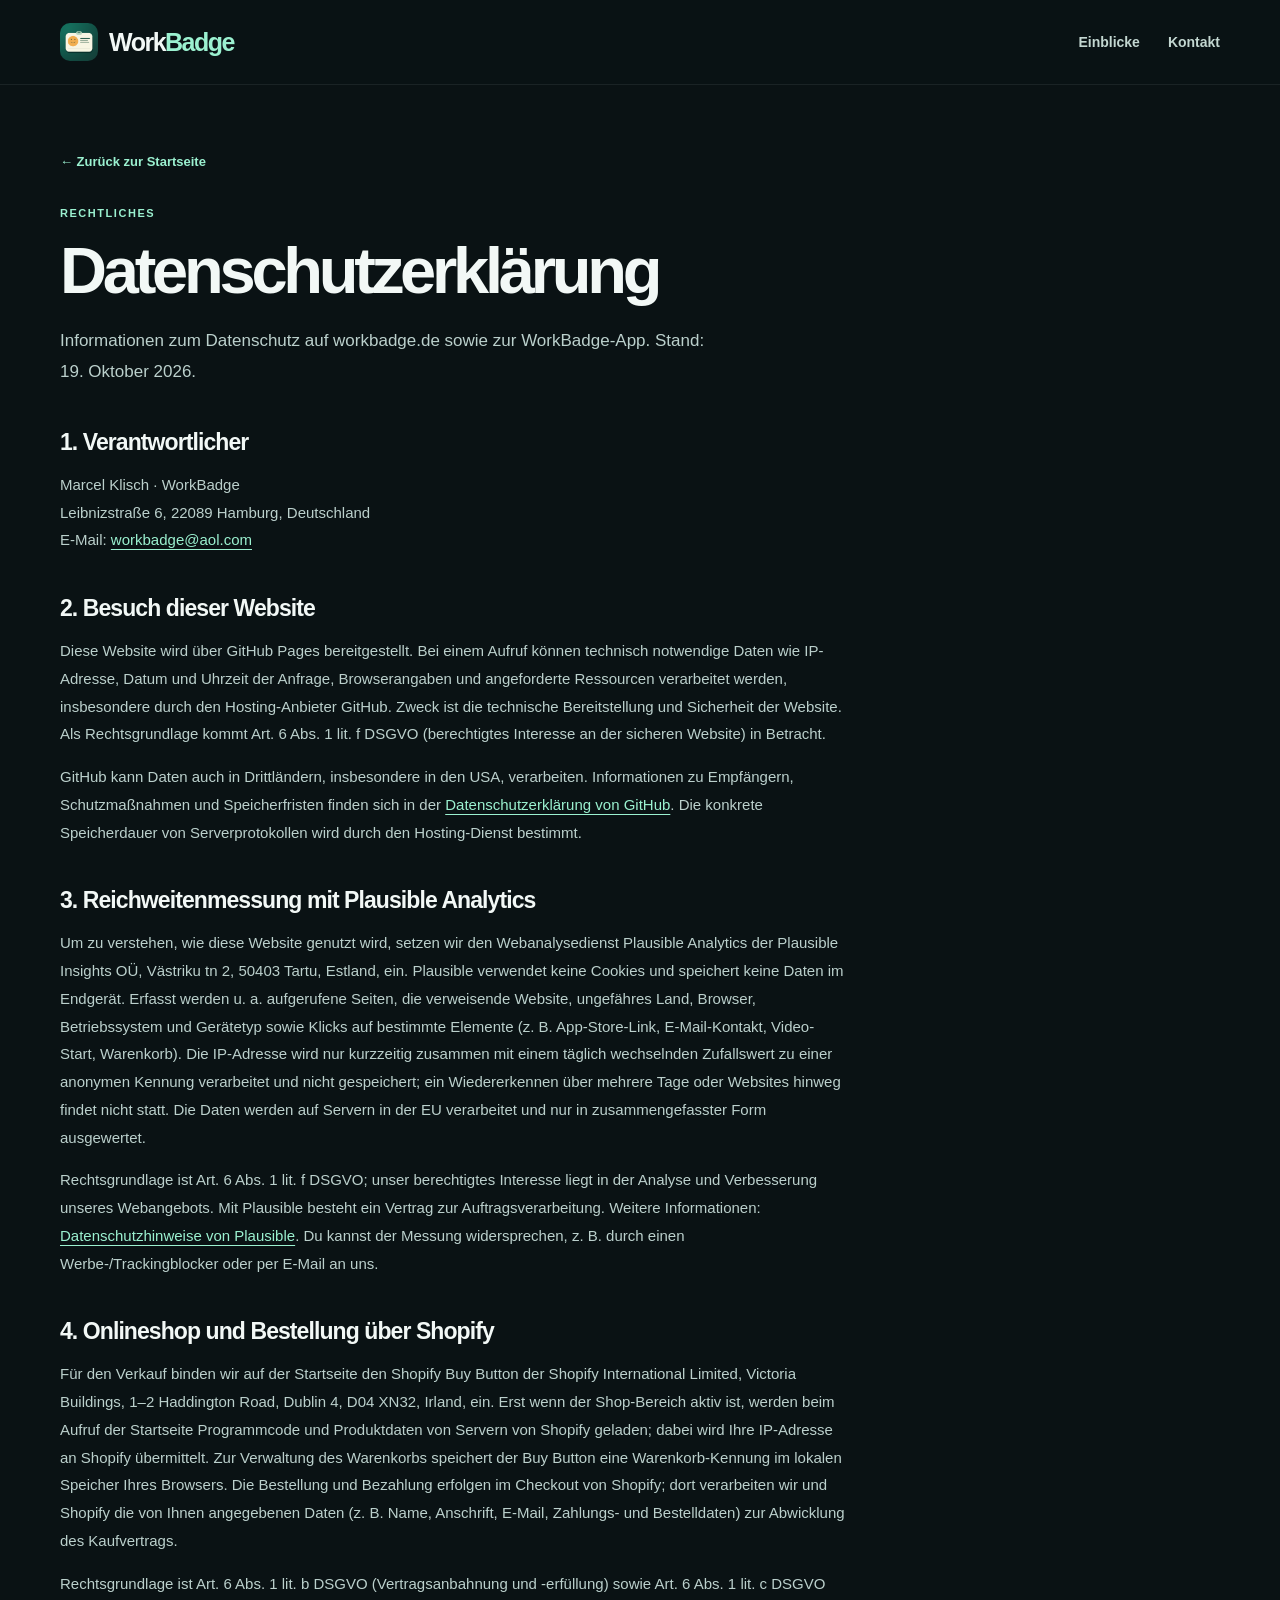
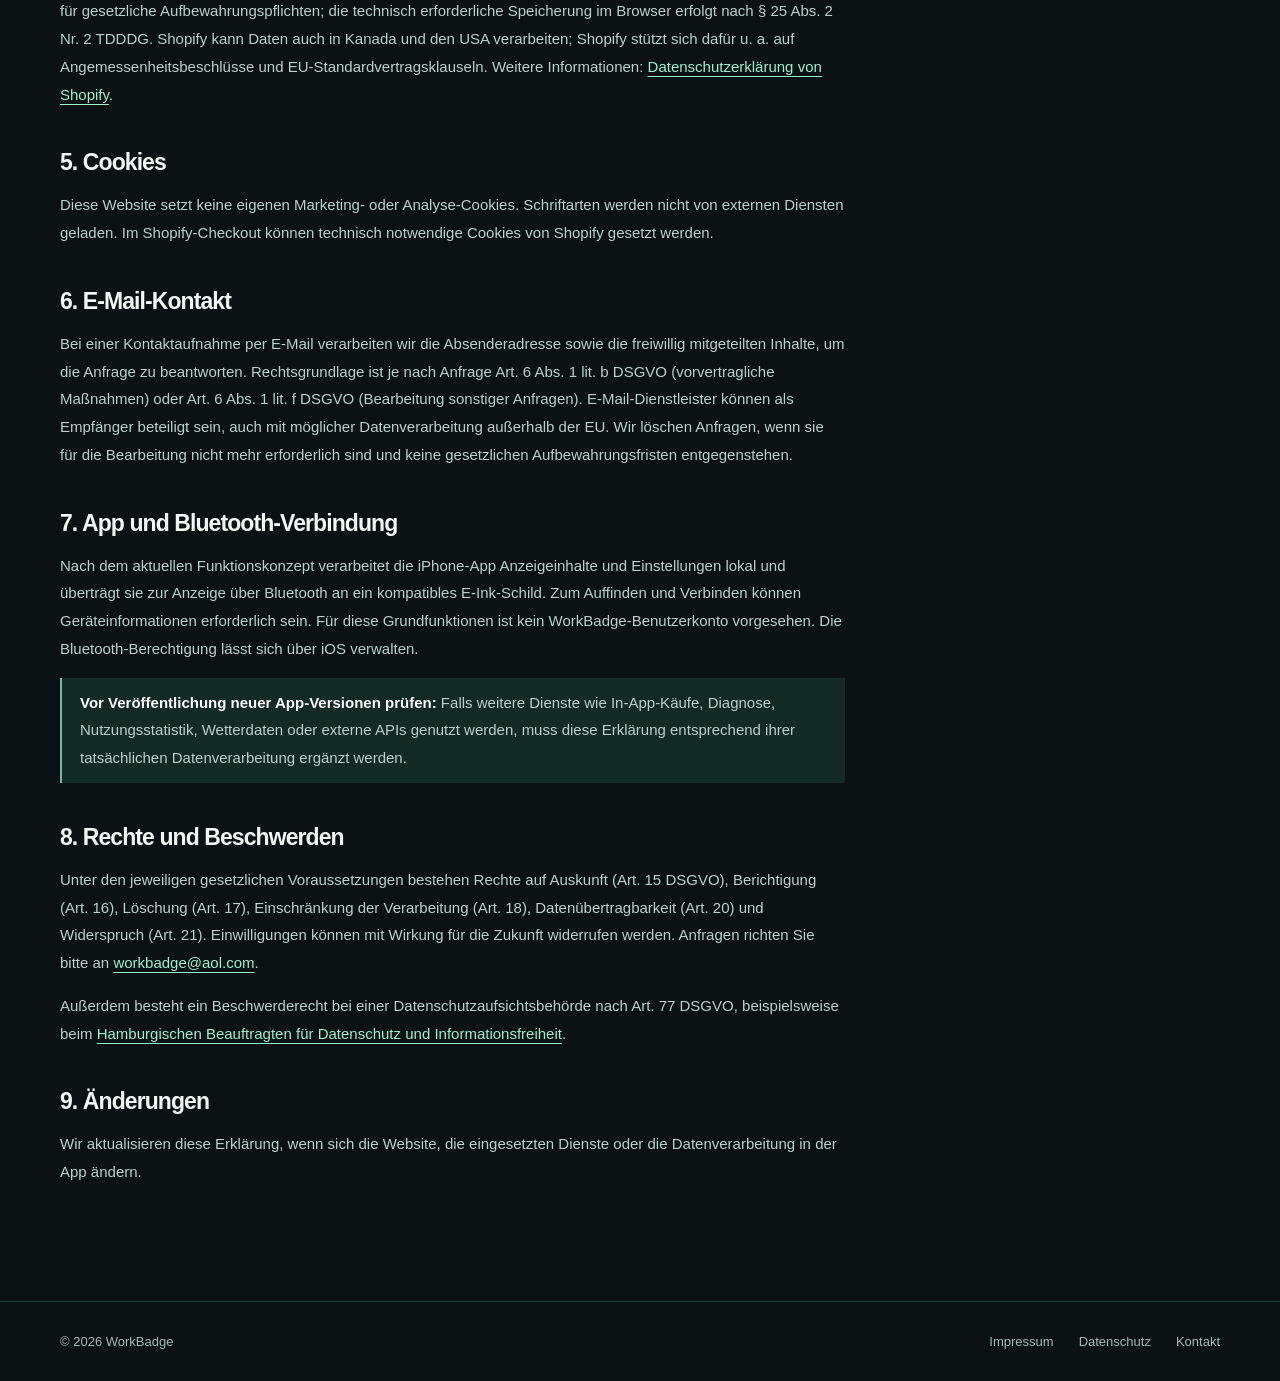
==== datenschutz/index.html @ ae16e70d "Add files via upload" ====
<!doctype html>
<html lang="de">
<head>
  <meta charset="utf-8">
  <meta name="viewport" content="width=device-width, initial-scale=1">
  <meta name="theme-color" content="#0a1214">
  <meta name="color-scheme" content="dark">
  <link rel="icon" href="/assets/app-icon.png" type="image/png">
  <link rel="apple-touch-icon" href="/assets/app-icon.png">
  <link rel="stylesheet" href="/assets/site.css?v=20261019a">
  <script src="/assets/site.js?v=20261019a" defer></script>
  <script defer data-domain="workbadge.de" src="https://plausible.io/js/script.outbound-links.js"></script>
  <script>window.plausible=window.plausible||function(){(window.plausible.q=window.plausible.q||[]).push(arguments)}</script>
  <title>Datenschutzerklärung | WorkBadge</title>
  <meta name="description" content="Datenschutzhinweise zum Webauftritt und zur WorkBadge-App.">
  <link rel="canonical" href="https://workbadge.de/datenschutz/">
</head>
<body>
<a class="skip" href="#main">Zum Inhalt springen</a>
<header class="site-header"><div class="shell header-row">
  <a class="brand" href="/" aria-label="WorkBadge – Startseite"><img class="brand-app-icon" src="/assets/app-icon.png" alt="" width="38" height="38">Work<span class="accent">Badge</span></a>
  <nav class="head-nav" aria-label="Hauptnavigation"><a href="/#einblicke">Einblicke</a><a href="/#kontakt">Kontakt</a></nav>
</div></header>

<main id="main" class="legal shell"><a href="/" class="back">← Zurück zur Startseite</a><div class="legal-content">
<span class="mini-label">RECHTLICHES</span><h1>Datenschutzerklärung</h1><p class="intro">Informationen zum Datenschutz auf workbadge.de sowie zur WorkBadge-App. Stand: 19. Oktober 2026.</p>
<h2>1. Verantwortlicher</h2><p>Marcel Klisch · WorkBadge<br>Leibnizstraße 6, 22089 Hamburg, Deutschland<br>E-Mail: <a href="mailto:workbadge@aol.com">workbadge@aol.com</a></p>
<h2>2. Besuch dieser Website</h2><p>Diese Website wird über GitHub Pages bereitgestellt. Bei einem Aufruf können technisch notwendige Daten wie IP-Adresse, Datum und Uhrzeit der Anfrage, Browserangaben und angeforderte Ressourcen verarbeitet werden, insbesondere durch den Hosting-Anbieter GitHub. Zweck ist die technische Bereitstellung und Sicherheit der Website. Als Rechtsgrundlage kommt Art. 6 Abs. 1 lit. f DSGVO (berechtigtes Interesse an der sicheren Website) in Betracht.</p>
<p>GitHub kann Daten auch in Drittländern, insbesondere in den USA, verarbeiten. Informationen zu Empfängern, Schutzmaßnahmen und Speicherfristen finden sich in der <a href="https://docs.github.com/de/site-policy/privacy-policies/github-general-privacy-statement" rel="noopener noreferrer" target="_blank">Datenschutzerklärung von GitHub</a>. Die konkrete Speicherdauer von Serverprotokollen wird durch den Hosting-Dienst bestimmt.</p>
<h2>3. Reichweitenmessung mit Plausible Analytics</h2><p>Um zu verstehen, wie diese Website genutzt wird, setzen wir den Webanalysedienst Plausible Analytics der Plausible Insights OÜ, Västriku tn 2, 50403 Tartu, Estland, ein. Plausible verwendet keine Cookies und speichert keine Daten im Endgerät. Erfasst werden u. a. aufgerufene Seiten, die verweisende Website, ungefähres Land, Browser, Betriebssystem und Gerätetyp sowie Klicks auf bestimmte Elemente (z. B. App-Store-Link, E-Mail-Kontakt, Video-Start, Warenkorb). Die IP-Adresse wird nur kurzzeitig zusammen mit einem täglich wechselnden Zufallswert zu einer anonymen Kennung verarbeitet und nicht gespeichert; ein Wiedererkennen über mehrere Tage oder Websites hinweg findet nicht statt. Die Daten werden auf Servern in der EU verarbeitet und nur in zusammengefasster Form ausgewertet.</p><p>Rechtsgrundlage ist Art. 6 Abs. 1 lit. f DSGVO; unser berechtigtes Interesse liegt in der Analyse und Verbesserung unseres Webangebots. Mit Plausible besteht ein Vertrag zur Auftragsverarbeitung. Weitere Informationen: <a href="https://plausible.io/data-policy" target="_blank" rel="noopener noreferrer">Datenschutzhinweise von Plausible</a>. Du kannst der Messung widersprechen, z. B. durch einen Werbe-/Trackingblocker oder per E-Mail an uns.</p>
<h2>4. Onlineshop und Bestellung über Shopify</h2><p>Für den Verkauf binden wir auf der Startseite den Shopify Buy Button der Shopify International Limited, Victoria Buildings, 1–2 Haddington Road, Dublin 4, D04 XN32, Irland, ein. Erst wenn der Shop-Bereich aktiv ist, werden beim Aufruf der Startseite Programmcode und Produktdaten von Servern von Shopify geladen; dabei wird Ihre IP-Adresse an Shopify übermittelt. Zur Verwaltung des Warenkorbs speichert der Buy Button eine Warenkorb-Kennung im lokalen Speicher Ihres Browsers. Die Bestellung und Bezahlung erfolgen im Checkout von Shopify; dort verarbeiten wir und Shopify die von Ihnen angegebenen Daten (z. B. Name, Anschrift, E-Mail, Zahlungs- und Bestelldaten) zur Abwicklung des Kaufvertrags.</p><p>Rechtsgrundlage ist Art. 6 Abs. 1 lit. b DSGVO (Vertragsanbahnung und -erfüllung) sowie Art. 6 Abs. 1 lit. c DSGVO für gesetzliche Aufbewahrungspflichten; die technisch erforderliche Speicherung im Browser erfolgt nach § 25 Abs. 2 Nr. 2 TDDDG. Shopify kann Daten auch in Kanada und den USA verarbeiten; Shopify stützt sich dafür u. a. auf Angemessenheitsbeschlüsse und EU-Standardvertragsklauseln. Weitere Informationen: <a href="https://www.shopify.com/de/legal/datenschutz" target="_blank" rel="noopener noreferrer">Datenschutzerklärung von Shopify</a>.</p>
<h2>5. Cookies</h2><p>Diese Website setzt keine eigenen Marketing- oder Analyse-Cookies. Schriftarten werden nicht von externen Diensten geladen. Im Shopify-Checkout können technisch notwendige Cookies von Shopify gesetzt werden.</p>
<h2>6. E-Mail-Kontakt</h2><p>Bei einer Kontaktaufnahme per E-Mail verarbeiten wir die Absenderadresse sowie die freiwillig mitgeteilten Inhalte, um die Anfrage zu beantworten. Rechtsgrundlage ist je nach Anfrage Art. 6 Abs. 1 lit. b DSGVO (vorvertragliche Maßnahmen) oder Art. 6 Abs. 1 lit. f DSGVO (Bearbeitung sonstiger Anfragen). E-Mail-Dienstleister können als Empfänger beteiligt sein, auch mit möglicher Datenverarbeitung außerhalb der EU. Wir löschen Anfragen, wenn sie für die Bearbeitung nicht mehr erforderlich sind und keine gesetzlichen Aufbewahrungsfristen entgegenstehen.</p>
<h2>7. App und Bluetooth-Verbindung</h2><p>Nach dem aktuellen Funktionskonzept verarbeitet die iPhone-App Anzeigeinhalte und Einstellungen lokal und überträgt sie zur Anzeige über Bluetooth an ein kompatibles E-Ink-Schild. Zum Auffinden und Verbinden können Geräteinformationen erforderlich sein. Für diese Grundfunktionen ist kein WorkBadge-Benutzerkonto vorgesehen. Die Bluetooth-Berechtigung lässt sich über iOS verwalten.</p>
<p class="privacy-caution"><strong>Vor Veröffentlichung neuer App-Versionen prüfen:</strong> Falls weitere Dienste wie In-App-Käufe, Diagnose, Nutzungsstatistik, Wetterdaten oder externe APIs genutzt werden, muss diese Erklärung entsprechend ihrer tatsächlichen Datenverarbeitung ergänzt werden.</p>
<h2>8. Rechte und Beschwerden</h2><p>Unter den jeweiligen gesetzlichen Voraussetzungen bestehen Rechte auf Auskunft (Art. 15 DSGVO), Berichtigung (Art. 16), Löschung (Art. 17), Einschränkung der Verarbeitung (Art. 18), Datenübertragbarkeit (Art. 20) und Widerspruch (Art. 21). Einwilligungen können mit Wirkung für die Zukunft widerrufen werden. Anfragen richten Sie bitte an <a href="mailto:workbadge@aol.com">workbadge@aol.com</a>.</p>
<p>Außerdem besteht ein Beschwerderecht bei einer Datenschutzaufsichtsbehörde nach Art. 77 DSGVO, beispielsweise beim <a href="https://datenschutz-hamburg.de/" target="_blank" rel="noopener noreferrer">Hamburgischen Beauftragten für Datenschutz und Informationsfreiheit</a>.</p>
<h2>9. Änderungen</h2><p>Wir aktualisieren diese Erklärung, wenn sich die Website, die eingesetzten Dienste oder die Datenverarbeitung in der App ändern.</p>
</div></main>
<footer class="site-footer"><div class="shell footer-row">
 <span>© <span id="year">2026</span> WorkBadge</span>
 <nav aria-label="Rechtliches"><a href="/impressum/">Impressum</a><a href="/datenschutz/">Datenschutz</a><a href="mailto:workbadge@aol.com">Kontakt</a></nav>
</div></footer>
</body></html>
---- assets/site.css ----
:root{--bg:#0a1214;--alt:#0f1d1d;--line:#2a403e;--ink:#f2f8f6;--muted:#adc2be;--accent:#9bf1d0;--max:1160px}
*{box-sizing:border-box}html{scroll-behavior:smooth}body{margin:0;background:var(--bg);color:var(--ink);font-family:Inter,-apple-system,BlinkMacSystemFont,"Segoe UI",Arial,sans-serif;-webkit-font-smoothing:antialiased}a{color:inherit;text-decoration:none}a:hover{color:var(--accent)}img{max-width:100%;display:block}.shell{max-width:var(--max);width:calc(100% - 64px);margin:auto}.accent{color:var(--accent)}:focus-visible{outline:3px solid var(--accent);outline-offset:4px}.skip{position:absolute;top:-100px;left:10px;background:var(--accent);color:#051512;padding:10px 18px;z-index:100}.skip:focus{top:10px}
.site-header{background:#091214e8;border-bottom:1px solid #ffffff12;position:relative;z-index:3}.header-row{height:84px;display:flex;align-items:center;justify-content:space-between;gap:22px}.brand{font-weight:800;font-size:25px;letter-spacing:-.06em;display:inline-flex;align-items:center;white-space:nowrap}.brand-symbol{display:grid;place-items:center;width:36px;height:36px;border-radius:10px;background:var(--accent);color:#0b241c;font-size:23px;margin-right:11px}.head-nav{display:flex;gap:28px;font-size:14px;font-weight:650;color:#c3d7d1}
.hero{background:radial-gradient(ellipse at 72% 45%,#173c325d,transparent 60%);padding:70px 0 90px}.hero-grid{display:grid;grid-template-columns:1.1fr .9fr;align-items:center;gap:70px}.overline,.mini-label{font-weight:750;letter-spacing:.14em;color:var(--accent);font-size:11px}.overline{border:1px solid #4b867476;border-radius:80px;padding:9px 13px;display:inline-flex;align-items:center;gap:9px}.pulse{width:8px;height:8px;border-radius:50%;background:var(--accent)}.hero h1{font-size:clamp(54px,6.4vw,84px);line-height:1.075;letter-spacing:-.075em;margin:28px 0}.hero-copy>p:not(.hero-small){font-size:19px;line-height:1.7;color:#bad0cc;max-width:510px}.actions{margin-top:32px;display:flex;align-items:center;gap:26px;flex-wrap:wrap}.btn{border-radius:14px;display:inline-flex;align-items:center;justify-content:space-between;gap:28px;padding:15px 21px;font-size:14px;font-weight:800;line-height:1.25}.btn-main{color:#0a2d21;background:var(--accent);box-shadow:0 5px 26px #64f8c517}.btn-main:hover{color:#0c3026;background:#b6fce1}.text-link{font-weight:750;font-size:14px;white-space:nowrap}.hero-small{margin-top:23px;font-size:12px;line-height:1.6;color:#88a29e;max-width:430px}.hero-figure{margin:0;max-width:460px;padding:8px;border-radius:28px;background:#1e3433;border:1px solid #43675c;box-shadow:0 45px 95px #0007}.hero-figure img{width:100%;height:590px;object-fit:cover;object-position:center top;border-radius:21px}
.look{background:var(--alt);padding:88px 0 98px;border-block:1px solid #213b38}.section-title{display:flex;align-items:end;justify-content:space-between;gap:35px;margin-bottom:39px}.section-title h2{font-size:clamp(38px,4.6vw,59px);letter-spacing:-.064em;line-height:1.12;margin:17px 0 0}.section-title>p{color:#abc1ba;font-size:16px;line-height:1.7;max-width:320px;margin:0 0 6px}.photos{display:grid;grid-template-columns:1fr 1fr;gap:24px}.photo{margin:0;border-radius:22px;border:1px solid #36544c;background:#162626;overflow:hidden}.photo img{width:100%;height:560px;object-fit:cover;object-position:top center}.photo figcaption{font-weight:750;font-size:15px;padding:22px 26px}.image-note{font-size:12px;color:#8ea7a0;margin:20px 0 0}
.contact{padding:85px 0 95px}.contact-inner{padding:46px 50px;border:1px solid #497d6a;border-radius:24px;background:linear-gradient(105deg,#162f2a,#12332b);display:flex;justify-content:space-between;align-items:center;gap:32px}.contact h2{margin:10px 0 9px;font-size:clamp(30px,4vw,46px);letter-spacing:-.055em}.contact p{color:#bad2c7;margin:0;line-height:1.7}.contact .btn{white-space:nowrap}
.site-footer{border-top:1px solid #294039;padding:32px 0;font-size:13px;color:#a5b9b3}.footer-row{display:flex;align-items:center;justify-content:space-between;gap:22px}.footer-row nav{display:flex;gap:25px;flex-wrap:wrap}
.legal{min-height:65vh;padding-top:67px;padding-bottom:100px}.back{font-size:13px;color:var(--accent);font-weight:700}.legal-content{max-width:785px}.legal .mini-label{display:block;margin-top:37px}.legal h1{font-size:clamp(42px,5.5vw,65px);letter-spacing:-.065em;margin:14px 0 10px}.legal h2{font-size:23px;letter-spacing:-.04em;margin:41px 0 12px}.legal p,.legal address{font-size:15px;line-height:1.85;color:#bbd0cc;font-style:normal}.legal .intro{font-size:17px;max-width:650px}.legal a:not(.back){color:var(--accent);text-decoration:underline;text-underline-offset:4px}.legal .address{border:1px solid #34544a;border-radius:18px;background:#132525;padding:24px}.legal strong{color:white}.detail{margin-top:48px;border-top:1px solid #2d4540;padding-top:18px;font-size:13px!important;color:#91aba4!important}.privacy-caution{border-left:2px solid #7ab79a;padding:11px 18px;background:#142a25}
@media(max-width:880px){.hero-grid{gap:32px}.hero h1{font-size:58px}.hero-figure img{height:520px}.contact-inner{padding:34px}.section-title{align-items:flex-start}}
@media(max-width:680px){.shell{width:calc(100% - 36px)}.header-row{height:70px}.brand{font-size:23px}.head-nav{gap:17px;font-size:13px}.hero{padding:53px 0 69px}.hero-grid{grid-template-columns:1fr;gap:45px}.hero h1{font-size:clamp(46px,11vw,65px)}.hero-copy>p:not(.hero-small){font-size:16px}.hero-figure{width:min(100%,430px);margin:auto}.hero-figure img{height:470px}.look{padding:70px 0}.section-title{display:block}.section-title>p{margin:17px 0 0;max-width:420px}.photos{grid-template-columns:1fr;gap:18px}.photo img{height:460px}.contact{padding:60px 0 75px}.contact-inner{display:block;padding:29px 25px}.contact .btn{margin-top:24px;white-space:normal;width:100%}.footer-row{align-items:start;flex-direction:column;gap:18px}.legal{padding-top:48px;padding-bottom:70px}.legal h1{font-size:48px}}
@media(max-width:360px){.brand{font-size:19px}.brand-symbol{width:29px;height:29px;font-size:19px}.head-nav{gap:10px;font-size:12px}.hero h1{font-size:45px}}
@media(prefers-reduced-motion:reduce){html{scroll-behavior:auto}}

/* WorkBadge Original-App-Icon */
.brand-app-icon{display:block;width:38px;height:38px;object-fit:contain;border-radius:10px;margin-right:11px;flex-shrink:0}
.hero-app-icon{display:inline-flex;align-items:center;gap:16px;color:#b9d4cc;font-size:14px;font-weight:700;margin:0 0 12px}
.hero-app-icon img{display:block;width:78px;height:78px;object-fit:contain;border-radius:19px;box-shadow:0 12px 35px #0006}
@media(max-width:360px){.brand-app-icon{width:29px;height:29px;border-radius:8px;margin-right:8px}}

/* WorkBadge Video im Einstieg (2026-10) */
.hero{overflow:hidden;padding:56px 0 72px;background:radial-gradient(ellipse at 18% 40%,#173c3233,transparent 55%)}
.hero-grid{grid-template-columns:minmax(0,1fr) minmax(0,440px);gap:56px}
.hero-film{margin:0;position:relative;justify-self:center;width:min(100%,420px)}
.hero-film video{display:block;width:100%;aspect-ratio:9/16;height:auto;object-fit:cover;background:var(--bg);
 -webkit-mask-image:linear-gradient(to bottom,transparent 0,#000 13%,#000 86%,transparent 100%),linear-gradient(to right,transparent 0,#000 9%,#000 91%,transparent 100%);
 -webkit-mask-composite:source-in;mask-image:linear-gradient(to bottom,transparent 0,#000 13%,#000 86%,transparent 100%),linear-gradient(to right,transparent 0,#000 9%,#000 91%,transparent 100%);mask-composite:intersect}
.film-bar{display:flex;align-items:center;justify-content:center;gap:10px;margin-top:4px;font-size:12px;font-weight:650;letter-spacing:.06em;color:#88a29e}
.film-dot{width:7px;height:7px;border-radius:50%;background:var(--accent);box-shadow:0 0 0 4px #9bf1d01f}
.film-paused .film-dot{background:#88a29e;box-shadow:none}
.film-toggle{font:inherit;letter-spacing:.06em;color:var(--ink);background:transparent;border:1px solid #ffffff26;border-radius:999px;padding:6px 12px;cursor:pointer}
.film-toggle:hover{color:var(--accent);border-color:#9bf1d066}
.features{padding:84px 0 92px;border-top:1px solid #213b38}
.feature-list{list-style:none;margin:0;padding:0;display:grid;grid-template-columns:repeat(4,minmax(0,1fr));gap:20px}
.feature-list li{border:1px solid #2a443f;border-radius:20px;padding:24px 22px 26px;background:#0f1b1c}
.f-tag{font-weight:750;letter-spacing:.14em;text-transform:uppercase;color:var(--accent);font-size:11px}
.feature-list h3{font-size:21px;letter-spacing:-.04em;line-height:1.2;margin:12px 0 10px}
.feature-list p{margin:0;color:#abc1ba;font-size:15px;line-height:1.65}
.photos{grid-template-columns:repeat(3,minmax(0,1fr));gap:20px}
.photo img{height:500px}
@media(max-width:1020px){.feature-list{grid-template-columns:repeat(2,minmax(0,1fr))}.photo img{height:420px}}
@media(max-width:880px){.hero-grid{grid-template-columns:minmax(0,1fr) minmax(0,340px);gap:28px}}
@media(max-width:680px){.hero{padding:44px 0 56px}.hero-grid{grid-template-columns:1fr;gap:28px}.hero-film{width:min(100%,380px)}
 .features{padding:64px 0 70px}.feature-list{grid-template-columns:1fr;gap:14px}.photos{grid-template-columns:1fr}.photo img{height:460px}}
@media(max-width:480px){.head-nav a[href="/#einblicke"]{display:none}}
/* App Store */
a.hero-app-icon:hover{color:#fff}.hero-app-icon span{display:flex;flex-direction:column;gap:3px}.hero-app-icon small{font-size:12px;font-weight:650;color:var(--accent)}
.btn-store{gap:12px;padding:11px 20px 11px 16px;justify-content:flex-start}.btn-store span:last-child{display:flex;flex-direction:column;align-items:flex-start;font-size:16px;line-height:1.15}
.btn-store small{font-size:11px;font-weight:700;letter-spacing:.04em;opacity:.75}
.store-ic{width:26px;height:26px;border-radius:8px;background:#0a2d21;position:relative;flex:none}
.store-ic::before{content:"";position:absolute;left:50%;top:5px;width:2.5px;height:11px;margin-left:-1.25px;border-radius:2px;background:var(--accent)}
.store-ic::after{content:"";position:absolute;left:50%;top:11px;width:7px;height:7px;margin-left:-4.5px;border-right:2.5px solid var(--accent);border-bottom:2.5px solid var(--accent);transform:rotate(45deg)}
.btn-ghost{color:var(--ink);border:1px solid #4b8674a8;background:transparent}.btn-ghost:hover{color:var(--accent);border-color:var(--accent)}
.contact-actions{display:flex;gap:14px;flex-wrap:wrap;justify-content:flex-end}
@media(max-width:680px){.contact-actions{display:grid;gap:12px;margin-top:24px}.contact-actions .btn{margin-top:0;width:100%}.actions{gap:14px 22px}}
/* Kaufen (Shopify) */
.buy{padding:84px 0 20px}.buy-grid{display:grid;grid-template-columns:minmax(0,1fr) minmax(0,460px);gap:56px;align-items:center}
.buy-copy h2{font-size:clamp(38px,4.6vw,59px);letter-spacing:-.064em;line-height:1.12;margin:17px 0 18px}.buy-copy>p{color:#abc1ba;font-size:17px;line-height:1.7;max-width:480px;margin:0}
.buy-points{list-style:none;padding:0;margin:26px 0 0;display:grid;gap:12px}.buy-points li{position:relative;padding-left:28px;color:#d4e6e1;font-size:15px;line-height:1.5}
.buy-points li::before{content:"";position:absolute;left:2px;top:4px;width:7px;height:12px;border-right:2.5px solid var(--accent);border-bottom:2.5px solid var(--accent);transform:rotate(45deg)}
.buy-card{border:1px solid #2f5149;border-radius:24px;background:#0f1b1c;padding:30px;box-shadow:0 30px 70px #0006}
.shop-product{min-height:120px}.shop-soon h3{font-size:26px;letter-spacing:-.045em;margin:16px 0 10px}.shop-soon p{color:#abc1ba;line-height:1.7;margin:0 0 24px}
.soon-tag{display:inline-block;font-size:11px;font-weight:750;letter-spacing:.14em;text-transform:uppercase;color:#0a2d21;background:var(--accent);border-radius:999px;padding:6px 11px}
.buy-legal{font-size:12px;color:#88a29e;margin:16px 0 0;line-height:1.6}[hidden]{display:none!important}
@media(max-width:880px){.buy-grid{grid-template-columns:1fr;gap:32px}}
@media(max-width:680px){.buy{padding:64px 0 10px}.buy-card{padding:24px 20px}.shop-soon .btn{width:100%}}
@media(max-width:480px){.head-nav{gap:12px;font-size:13px}.brand{font-size:21px}.brand-app-icon{width:32px;height:32px;margin-right:9px}}
@media(max-width:400px){.head-nav a[href="/#funktionen"]{display:none}}
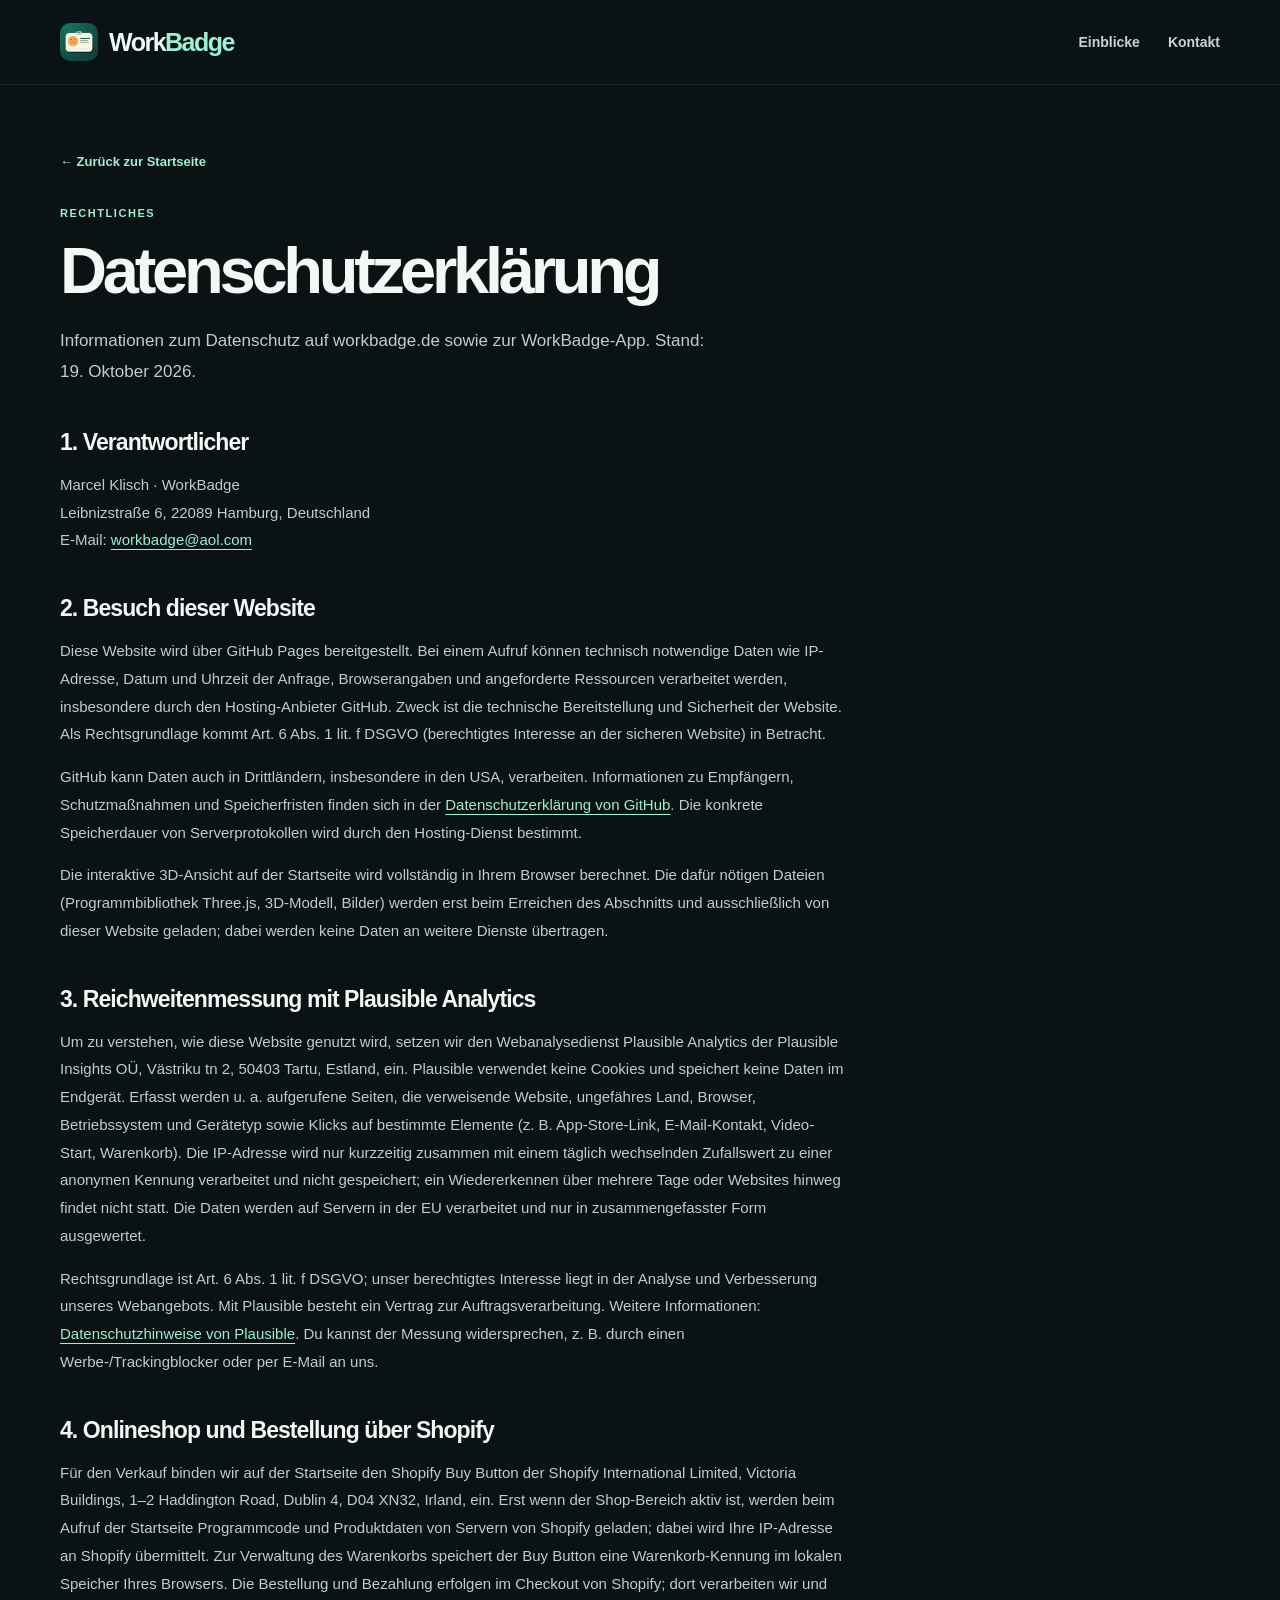
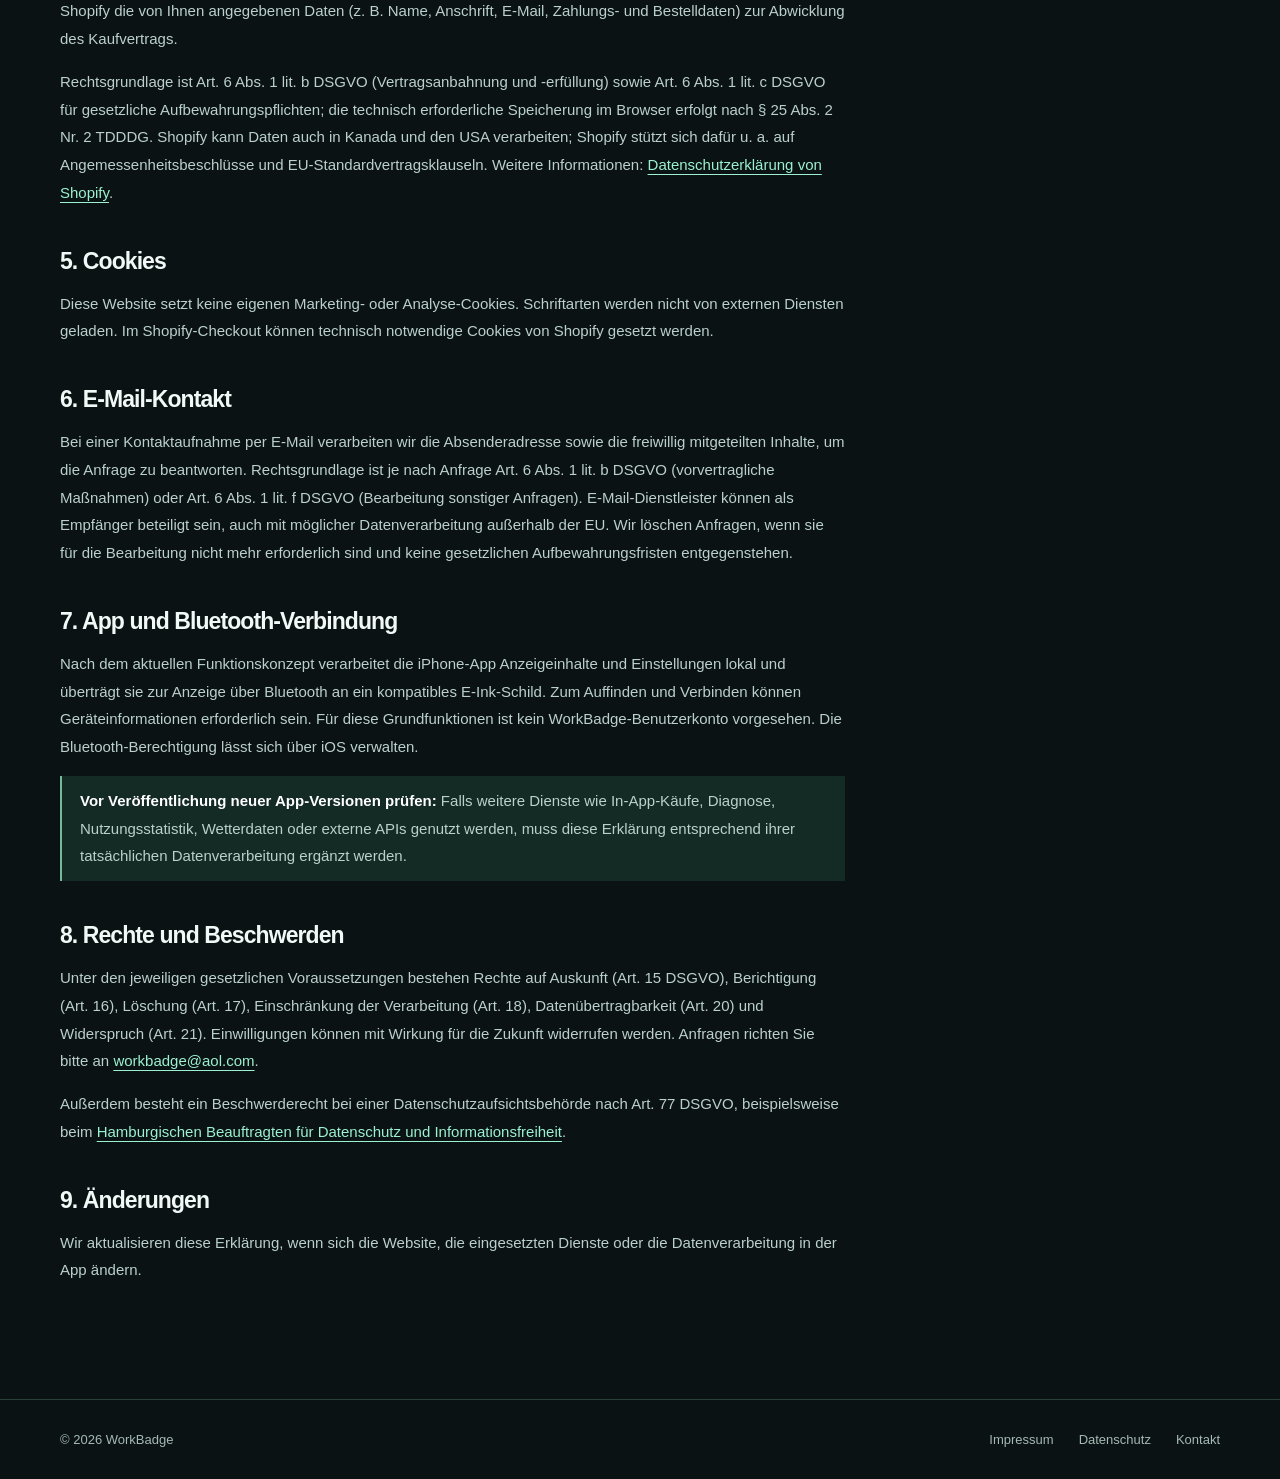
==== commit 774d5b29: "3D-Ansicht des Schilds auf der Startseite Nur das zusammengebaute Schild, ohne Einzelteile oder Expl" ====
--- a/datenschutz/index.html
+++ b/datenschutz/index.html
@@ -27,6 +27,7 @@
 <h2>1. Verantwortlicher</h2><p>Marcel Klisch · WorkBadge<br>Leibnizstraße 6, 22089 Hamburg, Deutschland<br>E-Mail: <a href="mailto:workbadge@aol.com">workbadge@aol.com</a></p>
 <h2>2. Besuch dieser Website</h2><p>Diese Website wird über GitHub Pages bereitgestellt. Bei einem Aufruf können technisch notwendige Daten wie IP-Adresse, Datum und Uhrzeit der Anfrage, Browserangaben und angeforderte Ressourcen verarbeitet werden, insbesondere durch den Hosting-Anbieter GitHub. Zweck ist die technische Bereitstellung und Sicherheit der Website. Als Rechtsgrundlage kommt Art. 6 Abs. 1 lit. f DSGVO (berechtigtes Interesse an der sicheren Website) in Betracht.</p>
 <p>GitHub kann Daten auch in Drittländern, insbesondere in den USA, verarbeiten. Informationen zu Empfängern, Schutzmaßnahmen und Speicherfristen finden sich in der <a href="https://docs.github.com/de/site-policy/privacy-policies/github-general-privacy-statement" rel="noopener noreferrer" target="_blank">Datenschutzerklärung von GitHub</a>. Die konkrete Speicherdauer von Serverprotokollen wird durch den Hosting-Dienst bestimmt.</p>
+<p>Die interaktive 3D-Ansicht auf der Startseite wird vollständig in Ihrem Browser berechnet. Die dafür nötigen Dateien (Programmbibliothek Three.js, 3D-Modell, Bilder) werden erst beim Erreichen des Abschnitts und ausschließlich von dieser Website geladen; dabei werden keine Daten an weitere Dienste übertragen.</p>
 <h2>3. Reichweitenmessung mit Plausible Analytics</h2><p>Um zu verstehen, wie diese Website genutzt wird, setzen wir den Webanalysedienst Plausible Analytics der Plausible Insights OÜ, Västriku tn 2, 50403 Tartu, Estland, ein. Plausible verwendet keine Cookies und speichert keine Daten im Endgerät. Erfasst werden u. a. aufgerufene Seiten, die verweisende Website, ungefähres Land, Browser, Betriebssystem und Gerätetyp sowie Klicks auf bestimmte Elemente (z. B. App-Store-Link, E-Mail-Kontakt, Video-Start, Warenkorb). Die IP-Adresse wird nur kurzzeitig zusammen mit einem täglich wechselnden Zufallswert zu einer anonymen Kennung verarbeitet und nicht gespeichert; ein Wiedererkennen über mehrere Tage oder Websites hinweg findet nicht statt. Die Daten werden auf Servern in der EU verarbeitet und nur in zusammengefasster Form ausgewertet.</p><p>Rechtsgrundlage ist Art. 6 Abs. 1 lit. f DSGVO; unser berechtigtes Interesse liegt in der Analyse und Verbesserung unseres Webangebots. Mit Plausible besteht ein Vertrag zur Auftragsverarbeitung. Weitere Informationen: <a href="https://plausible.io/data-policy" target="_blank" rel="noopener noreferrer">Datenschutzhinweise von Plausible</a>. Du kannst der Messung widersprechen, z. B. durch einen Werbe-/Trackingblocker oder per E-Mail an uns.</p>
 <h2>4. Onlineshop und Bestellung über Shopify</h2><p>Für den Verkauf binden wir auf der Startseite den Shopify Buy Button der Shopify International Limited, Victoria Buildings, 1–2 Haddington Road, Dublin 4, D04 XN32, Irland, ein. Erst wenn der Shop-Bereich aktiv ist, werden beim Aufruf der Startseite Programmcode und Produktdaten von Servern von Shopify geladen; dabei wird Ihre IP-Adresse an Shopify übermittelt. Zur Verwaltung des Warenkorbs speichert der Buy Button eine Warenkorb-Kennung im lokalen Speicher Ihres Browsers. Die Bestellung und Bezahlung erfolgen im Checkout von Shopify; dort verarbeiten wir und Shopify die von Ihnen angegebenen Daten (z. B. Name, Anschrift, E-Mail, Zahlungs- und Bestelldaten) zur Abwicklung des Kaufvertrags.</p><p>Rechtsgrundlage ist Art. 6 Abs. 1 lit. b DSGVO (Vertragsanbahnung und -erfüllung) sowie Art. 6 Abs. 1 lit. c DSGVO für gesetzliche Aufbewahrungspflichten; die technisch erforderliche Speicherung im Browser erfolgt nach § 25 Abs. 2 Nr. 2 TDDDG. Shopify kann Daten auch in Kanada und den USA verarbeiten; Shopify stützt sich dafür u. a. auf Angemessenheitsbeschlüsse und EU-Standardvertragsklauseln. Weitere Informationen: <a href="https://www.shopify.com/de/legal/datenschutz" target="_blank" rel="noopener noreferrer">Datenschutzerklärung von Shopify</a>.</p>
 <h2>5. Cookies</h2><p>Diese Website setzt keine eigenen Marketing- oder Analyse-Cookies. Schriftarten werden nicht von externen Diensten geladen. Im Shopify-Checkout können technisch notwendige Cookies von Shopify gesetzt werden.</p>
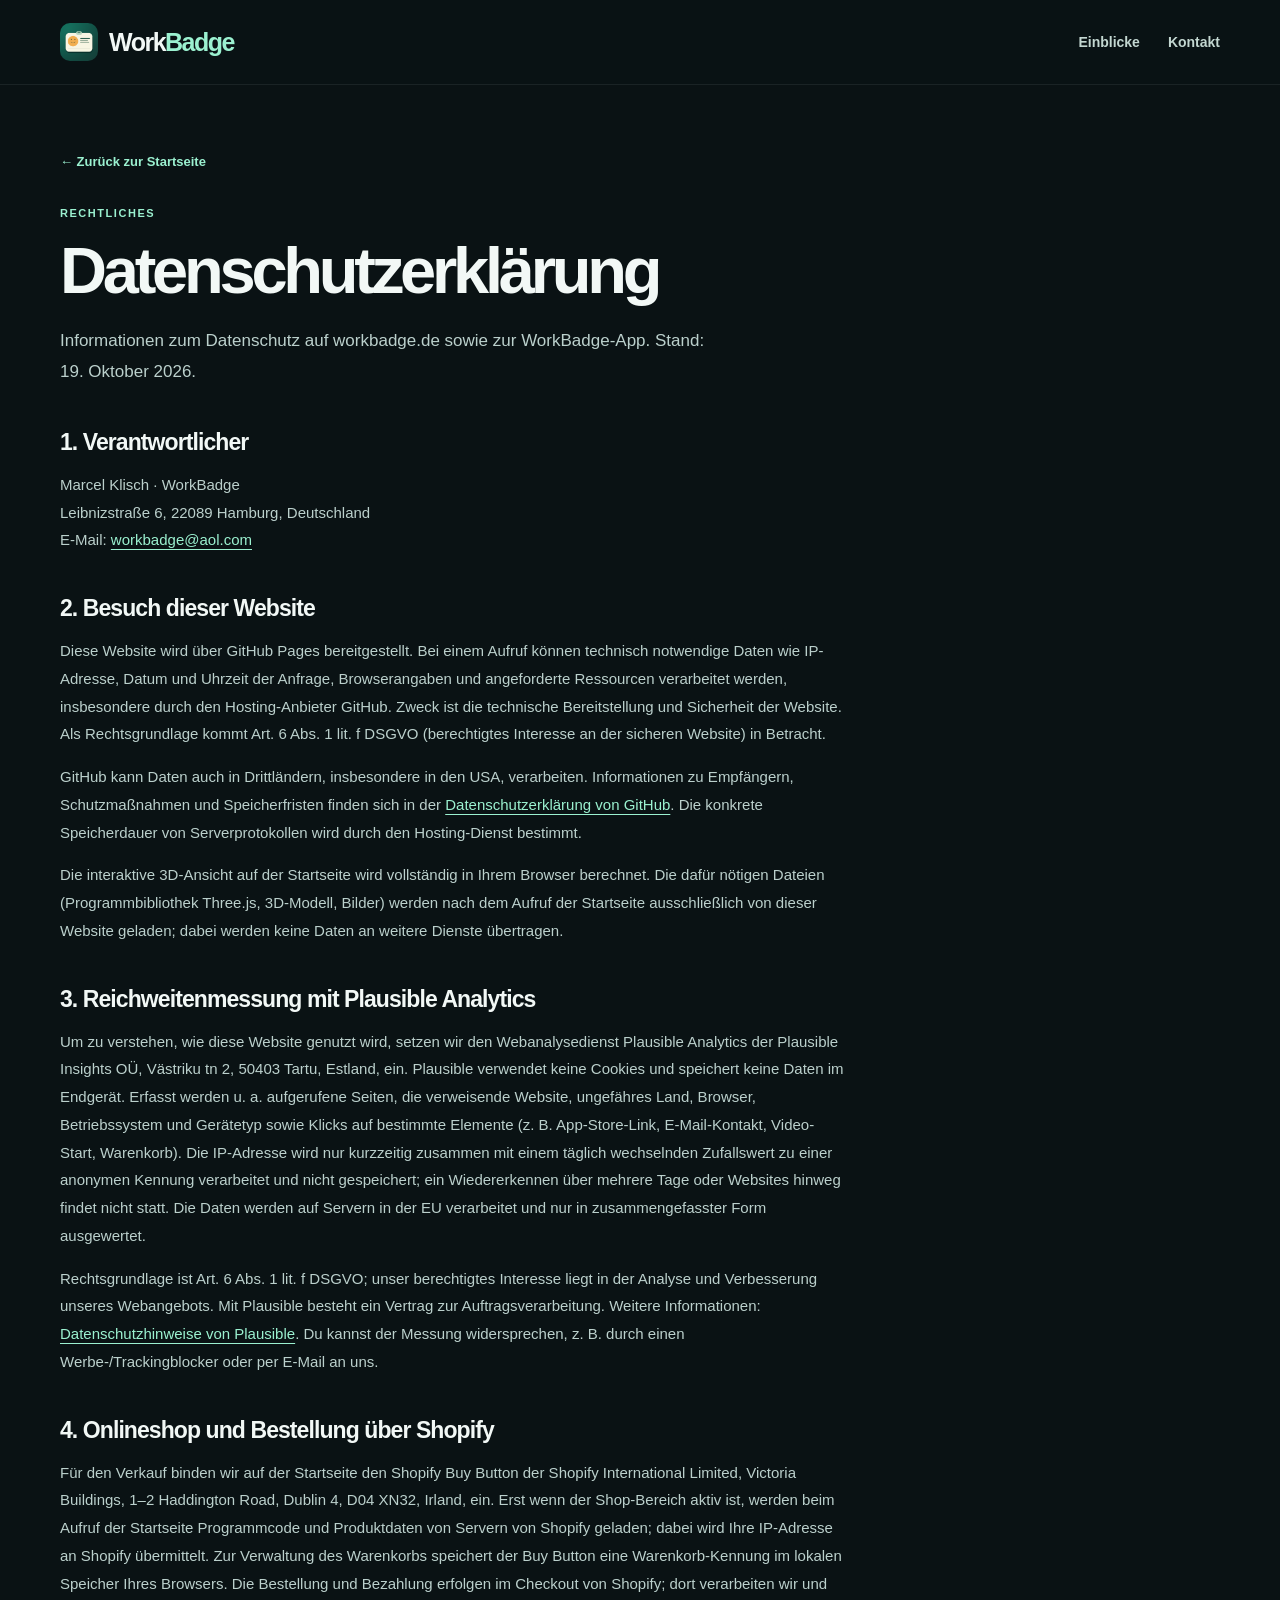
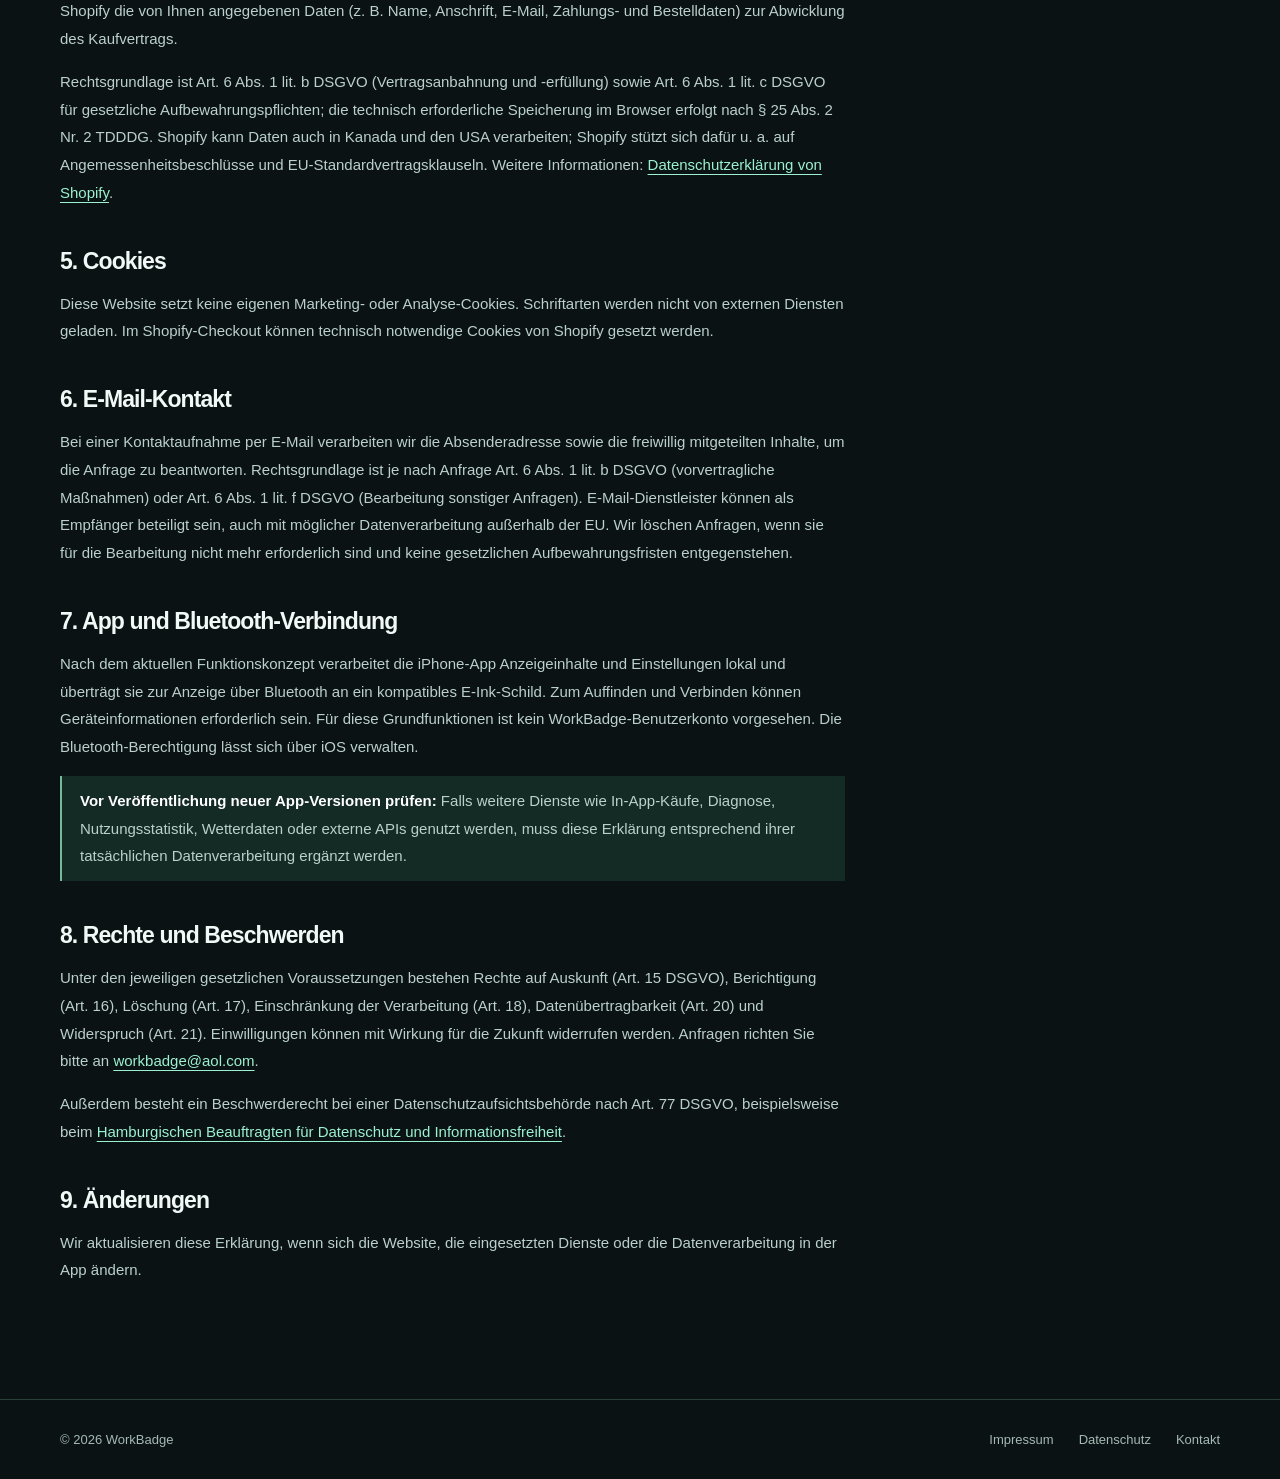
==== commit 1890c272: "3D-Ansicht: schneller, USB-C-Anschluss, Anzeigen wie in der App - Modell halbiert (16-Bit-Positionen" ====
--- a/datenschutz/index.html
+++ b/datenschutz/index.html
@@ -27,7 +27,7 @@
 <h2>1. Verantwortlicher</h2><p>Marcel Klisch · WorkBadge<br>Leibnizstraße 6, 22089 Hamburg, Deutschland<br>E-Mail: <a href="mailto:workbadge@aol.com">workbadge@aol.com</a></p>
 <h2>2. Besuch dieser Website</h2><p>Diese Website wird über GitHub Pages bereitgestellt. Bei einem Aufruf können technisch notwendige Daten wie IP-Adresse, Datum und Uhrzeit der Anfrage, Browserangaben und angeforderte Ressourcen verarbeitet werden, insbesondere durch den Hosting-Anbieter GitHub. Zweck ist die technische Bereitstellung und Sicherheit der Website. Als Rechtsgrundlage kommt Art. 6 Abs. 1 lit. f DSGVO (berechtigtes Interesse an der sicheren Website) in Betracht.</p>
 <p>GitHub kann Daten auch in Drittländern, insbesondere in den USA, verarbeiten. Informationen zu Empfängern, Schutzmaßnahmen und Speicherfristen finden sich in der <a href="https://docs.github.com/de/site-policy/privacy-policies/github-general-privacy-statement" rel="noopener noreferrer" target="_blank">Datenschutzerklärung von GitHub</a>. Die konkrete Speicherdauer von Serverprotokollen wird durch den Hosting-Dienst bestimmt.</p>
-<p>Die interaktive 3D-Ansicht auf der Startseite wird vollständig in Ihrem Browser berechnet. Die dafür nötigen Dateien (Programmbibliothek Three.js, 3D-Modell, Bilder) werden erst beim Erreichen des Abschnitts und ausschließlich von dieser Website geladen; dabei werden keine Daten an weitere Dienste übertragen.</p>
+<p>Die interaktive 3D-Ansicht auf der Startseite wird vollständig in Ihrem Browser berechnet. Die dafür nötigen Dateien (Programmbibliothek Three.js, 3D-Modell, Bilder) werden nach dem Aufruf der Startseite ausschließlich von dieser Website geladen; dabei werden keine Daten an weitere Dienste übertragen.</p>
 <h2>3. Reichweitenmessung mit Plausible Analytics</h2><p>Um zu verstehen, wie diese Website genutzt wird, setzen wir den Webanalysedienst Plausible Analytics der Plausible Insights OÜ, Västriku tn 2, 50403 Tartu, Estland, ein. Plausible verwendet keine Cookies und speichert keine Daten im Endgerät. Erfasst werden u. a. aufgerufene Seiten, die verweisende Website, ungefähres Land, Browser, Betriebssystem und Gerätetyp sowie Klicks auf bestimmte Elemente (z. B. App-Store-Link, E-Mail-Kontakt, Video-Start, Warenkorb). Die IP-Adresse wird nur kurzzeitig zusammen mit einem täglich wechselnden Zufallswert zu einer anonymen Kennung verarbeitet und nicht gespeichert; ein Wiedererkennen über mehrere Tage oder Websites hinweg findet nicht statt. Die Daten werden auf Servern in der EU verarbeitet und nur in zusammengefasster Form ausgewertet.</p><p>Rechtsgrundlage ist Art. 6 Abs. 1 lit. f DSGVO; unser berechtigtes Interesse liegt in der Analyse und Verbesserung unseres Webangebots. Mit Plausible besteht ein Vertrag zur Auftragsverarbeitung. Weitere Informationen: <a href="https://plausible.io/data-policy" target="_blank" rel="noopener noreferrer">Datenschutzhinweise von Plausible</a>. Du kannst der Messung widersprechen, z. B. durch einen Werbe-/Trackingblocker oder per E-Mail an uns.</p>
 <h2>4. Onlineshop und Bestellung über Shopify</h2><p>Für den Verkauf binden wir auf der Startseite den Shopify Buy Button der Shopify International Limited, Victoria Buildings, 1–2 Haddington Road, Dublin 4, D04 XN32, Irland, ein. Erst wenn der Shop-Bereich aktiv ist, werden beim Aufruf der Startseite Programmcode und Produktdaten von Servern von Shopify geladen; dabei wird Ihre IP-Adresse an Shopify übermittelt. Zur Verwaltung des Warenkorbs speichert der Buy Button eine Warenkorb-Kennung im lokalen Speicher Ihres Browsers. Die Bestellung und Bezahlung erfolgen im Checkout von Shopify; dort verarbeiten wir und Shopify die von Ihnen angegebenen Daten (z. B. Name, Anschrift, E-Mail, Zahlungs- und Bestelldaten) zur Abwicklung des Kaufvertrags.</p><p>Rechtsgrundlage ist Art. 6 Abs. 1 lit. b DSGVO (Vertragsanbahnung und -erfüllung) sowie Art. 6 Abs. 1 lit. c DSGVO für gesetzliche Aufbewahrungspflichten; die technisch erforderliche Speicherung im Browser erfolgt nach § 25 Abs. 2 Nr. 2 TDDDG. Shopify kann Daten auch in Kanada und den USA verarbeiten; Shopify stützt sich dafür u. a. auf Angemessenheitsbeschlüsse und EU-Standardvertragsklauseln. Weitere Informationen: <a href="https://www.shopify.com/de/legal/datenschutz" target="_blank" rel="noopener noreferrer">Datenschutzerklärung von Shopify</a>.</p>
 <h2>5. Cookies</h2><p>Diese Website setzt keine eigenen Marketing- oder Analyse-Cookies. Schriftarten werden nicht von externen Diensten geladen. Im Shopify-Checkout können technisch notwendige Cookies von Shopify gesetzt werden.</p>
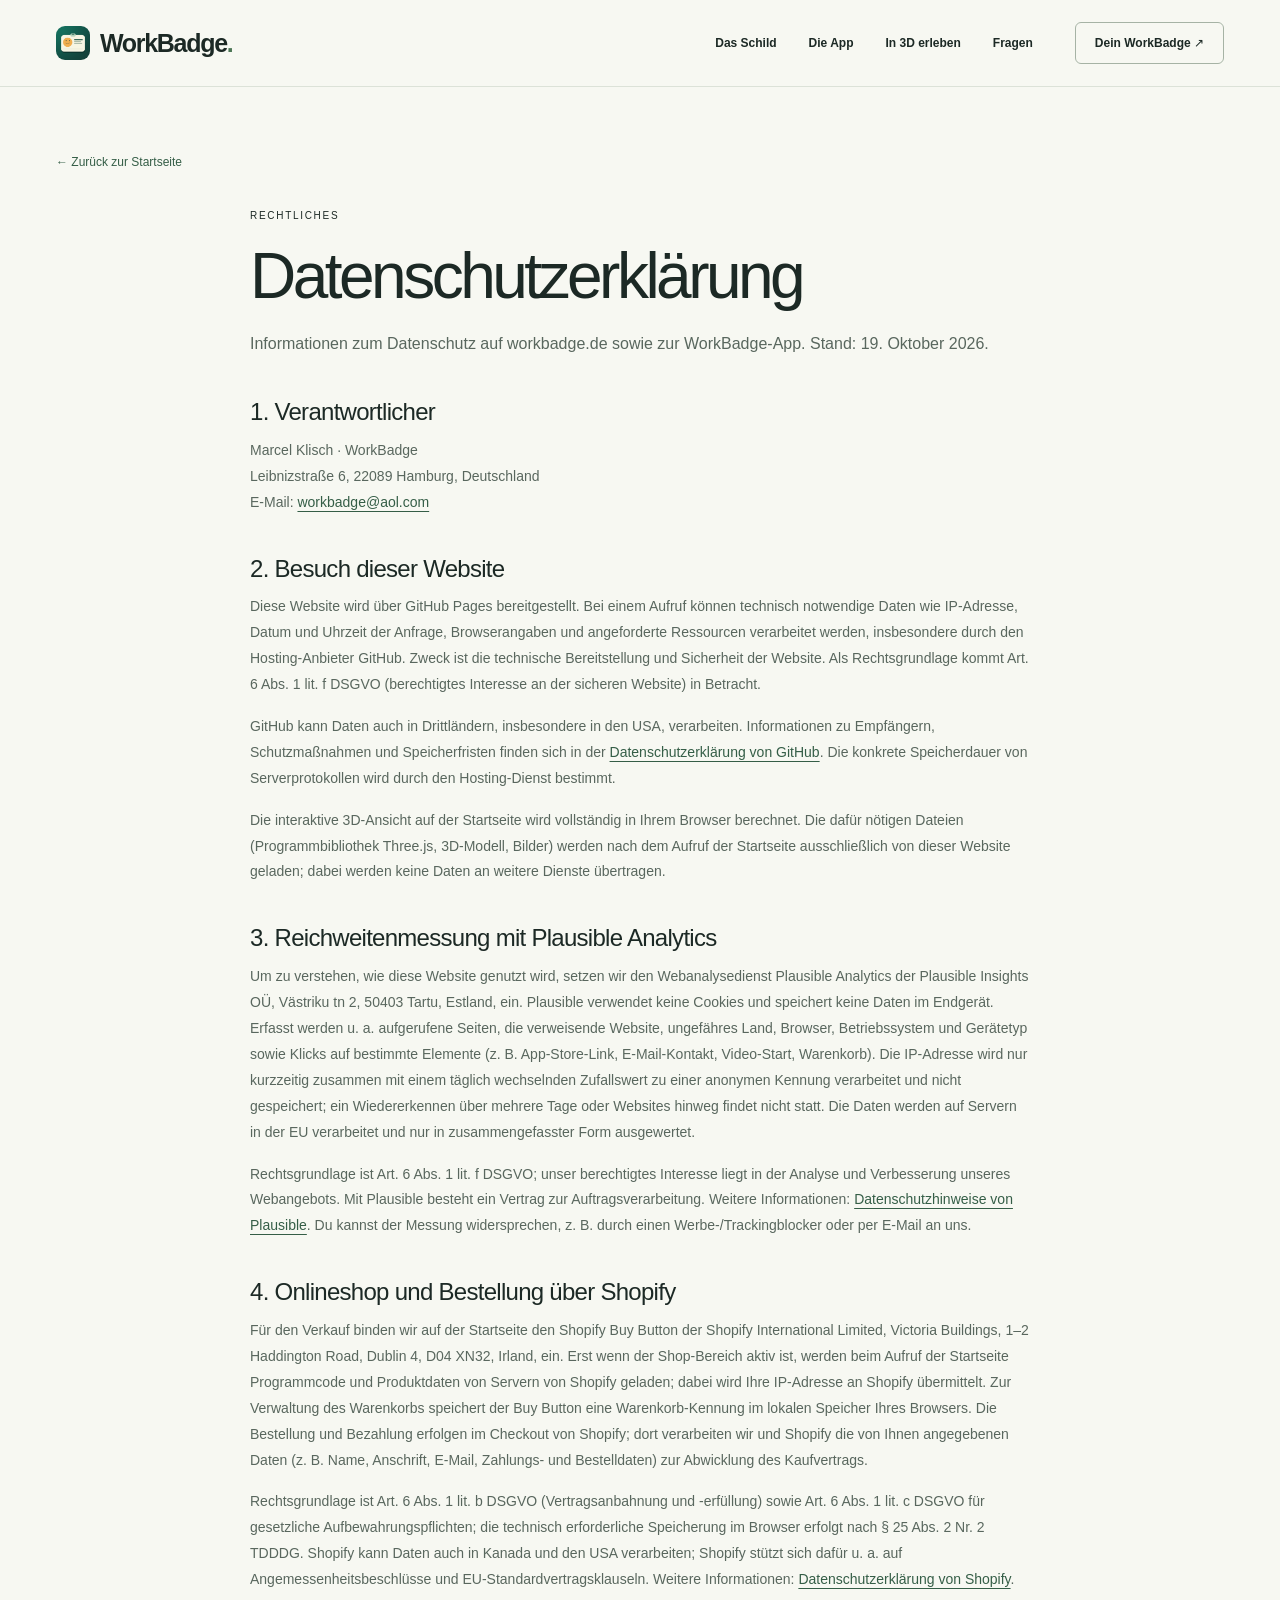
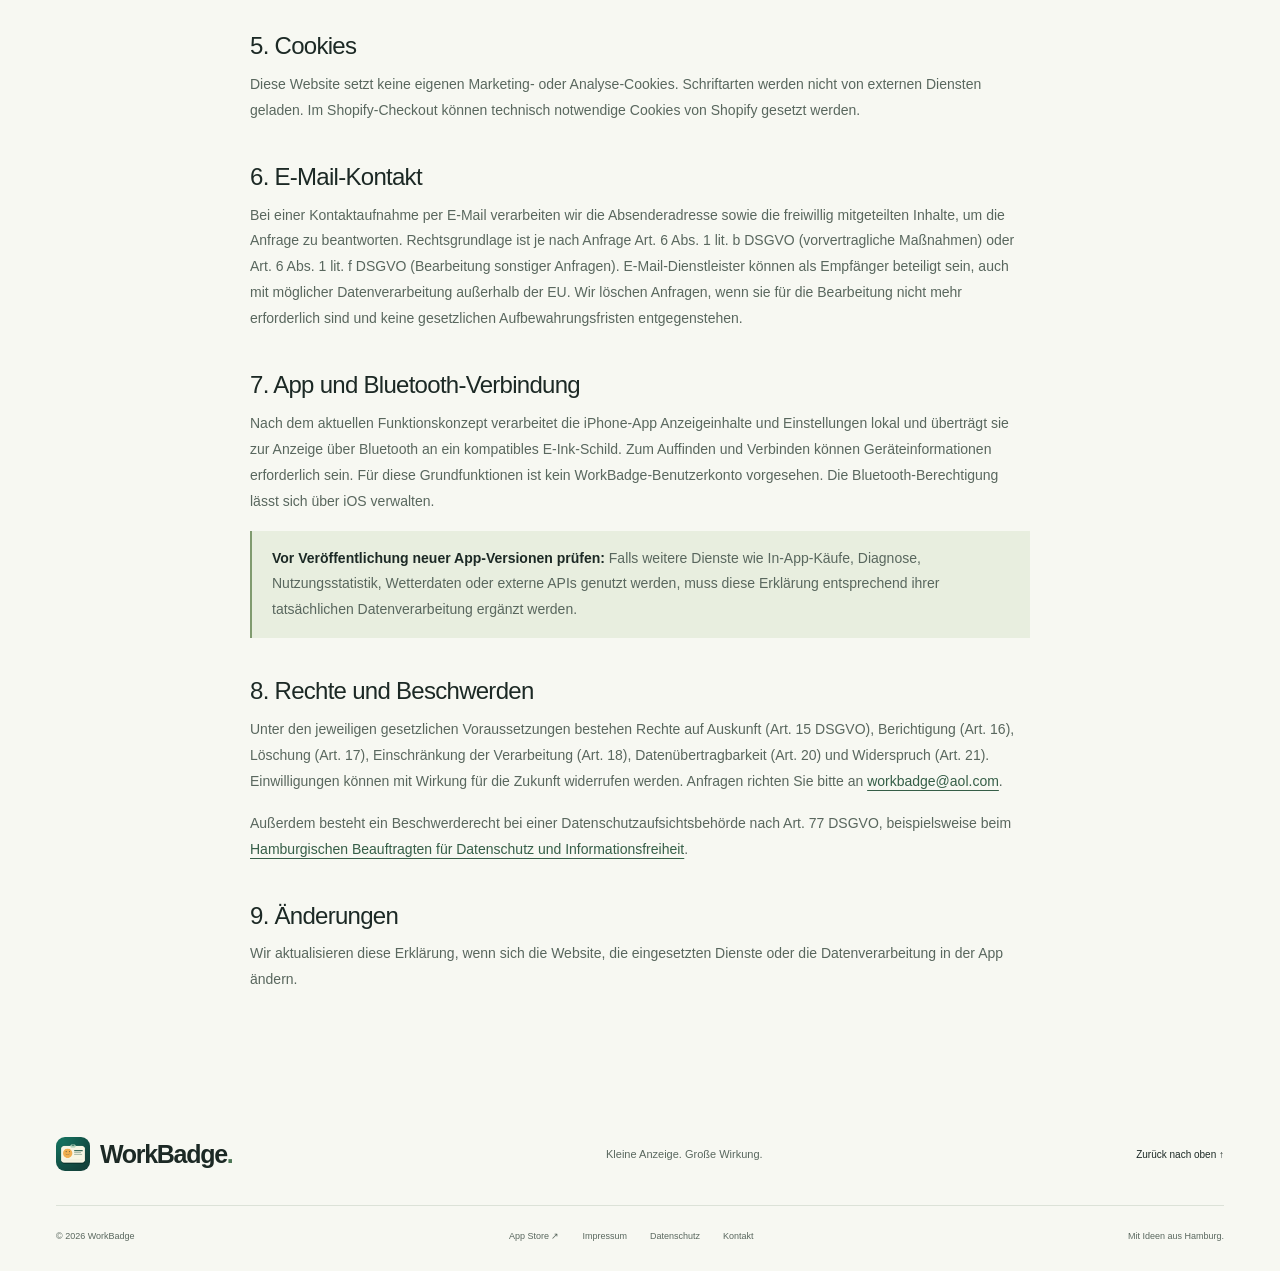
==== commit 6e0f4881: "Datenschutzseite im neuen Design darstellen" ====
--- a/datenschutz/index.html
+++ b/datenschutz/index.html
@@ -1,45 +1,40 @@
-<!doctype html>
-<html lang="de">
-<head>
-  <meta charset="utf-8">
-  <meta name="viewport" content="width=device-width, initial-scale=1">
-  <meta name="theme-color" content="#0a1214">
-  <meta name="color-scheme" content="dark">
-  <link rel="icon" href="/assets/app-icon.png" type="image/png">
-  <link rel="apple-touch-icon" href="/assets/app-icon.png">
-  <link rel="stylesheet" href="/assets/site.css?v=20261019a">
-  <script src="/assets/site.js?v=20261019a" defer></script>
-  <script defer data-domain="workbadge.de" src="https://plausible.io/js/script.outbound-links.js"></script>
-  <script>window.plausible=window.plausible||function(){(window.plausible.q=window.plausible.q||[]).push(arguments)}</script>
-  <title>Datenschutzerklärung | WorkBadge</title>
-  <meta name="description" content="Datenschutzhinweise zum Webauftritt und zur WorkBadge-App.">
-  <link rel="canonical" href="https://workbadge.de/datenschutz/">
-</head>
-<body>
-<a class="skip" href="#main">Zum Inhalt springen</a>
-<header class="site-header"><div class="shell header-row">
-  <a class="brand" href="/" aria-label="WorkBadge – Startseite"><img class="brand-app-icon" src="/assets/app-icon.png" alt="" width="38" height="38">Work<span class="accent">Badge</span></a>
-  <nav class="head-nav" aria-label="Hauptnavigation"><a href="/#einblicke">Einblicke</a><a href="/#kontakt">Kontakt</a></nav>
-</div></header>
-
-<main id="main" class="legal shell"><a href="/" class="back">← Zurück zur Startseite</a><div class="legal-content">
-<span class="mini-label">RECHTLICHES</span><h1>Datenschutzerklärung</h1><p class="intro">Informationen zum Datenschutz auf workbadge.de sowie zur WorkBadge-App. Stand: 19. Oktober 2026.</p>
-<h2>1. Verantwortlicher</h2><p>Marcel Klisch · WorkBadge<br>Leibnizstraße 6, 22089 Hamburg, Deutschland<br>E-Mail: <a href="mailto:workbadge@aol.com">workbadge@aol.com</a></p>
-<h2>2. Besuch dieser Website</h2><p>Diese Website wird über GitHub Pages bereitgestellt. Bei einem Aufruf können technisch notwendige Daten wie IP-Adresse, Datum und Uhrzeit der Anfrage, Browserangaben und angeforderte Ressourcen verarbeitet werden, insbesondere durch den Hosting-Anbieter GitHub. Zweck ist die technische Bereitstellung und Sicherheit der Website. Als Rechtsgrundlage kommt Art. 6 Abs. 1 lit. f DSGVO (berechtigtes Interesse an der sicheren Website) in Betracht.</p>
-<p>GitHub kann Daten auch in Drittländern, insbesondere in den USA, verarbeiten. Informationen zu Empfängern, Schutzmaßnahmen und Speicherfristen finden sich in der <a href="https://docs.github.com/de/site-policy/privacy-policies/github-general-privacy-statement" rel="noopener noreferrer" target="_blank">Datenschutzerklärung von GitHub</a>. Die konkrete Speicherdauer von Serverprotokollen wird durch den Hosting-Dienst bestimmt.</p>
-<p>Die interaktive 3D-Ansicht auf der Startseite wird vollständig in Ihrem Browser berechnet. Die dafür nötigen Dateien (Programmbibliothek Three.js, 3D-Modell, Bilder) werden nach dem Aufruf der Startseite ausschließlich von dieser Website geladen; dabei werden keine Daten an weitere Dienste übertragen.</p>
-<h2>3. Reichweitenmessung mit Plausible Analytics</h2><p>Um zu verstehen, wie diese Website genutzt wird, setzen wir den Webanalysedienst Plausible Analytics der Plausible Insights OÜ, Västriku tn 2, 50403 Tartu, Estland, ein. Plausible verwendet keine Cookies und speichert keine Daten im Endgerät. Erfasst werden u. a. aufgerufene Seiten, die verweisende Website, ungefähres Land, Browser, Betriebssystem und Gerätetyp sowie Klicks auf bestimmte Elemente (z. B. App-Store-Link, E-Mail-Kontakt, Video-Start, Warenkorb). Die IP-Adresse wird nur kurzzeitig zusammen mit einem täglich wechselnden Zufallswert zu einer anonymen Kennung verarbeitet und nicht gespeichert; ein Wiedererkennen über mehrere Tage oder Websites hinweg findet nicht statt. Die Daten werden auf Servern in der EU verarbeitet und nur in zusammengefasster Form ausgewertet.</p><p>Rechtsgrundlage ist Art. 6 Abs. 1 lit. f DSGVO; unser berechtigtes Interesse liegt in der Analyse und Verbesserung unseres Webangebots. Mit Plausible besteht ein Vertrag zur Auftragsverarbeitung. Weitere Informationen: <a href="https://plausible.io/data-policy" target="_blank" rel="noopener noreferrer">Datenschutzhinweise von Plausible</a>. Du kannst der Messung widersprechen, z. B. durch einen Werbe-/Trackingblocker oder per E-Mail an uns.</p>
-<h2>4. Onlineshop und Bestellung über Shopify</h2><p>Für den Verkauf binden wir auf der Startseite den Shopify Buy Button der Shopify International Limited, Victoria Buildings, 1–2 Haddington Road, Dublin 4, D04 XN32, Irland, ein. Erst wenn der Shop-Bereich aktiv ist, werden beim Aufruf der Startseite Programmcode und Produktdaten von Servern von Shopify geladen; dabei wird Ihre IP-Adresse an Shopify übermittelt. Zur Verwaltung des Warenkorbs speichert der Buy Button eine Warenkorb-Kennung im lokalen Speicher Ihres Browsers. Die Bestellung und Bezahlung erfolgen im Checkout von Shopify; dort verarbeiten wir und Shopify die von Ihnen angegebenen Daten (z. B. Name, Anschrift, E-Mail, Zahlungs- und Bestelldaten) zur Abwicklung des Kaufvertrags.</p><p>Rechtsgrundlage ist Art. 6 Abs. 1 lit. b DSGVO (Vertragsanbahnung und -erfüllung) sowie Art. 6 Abs. 1 lit. c DSGVO für gesetzliche Aufbewahrungspflichten; die technisch erforderliche Speicherung im Browser erfolgt nach § 25 Abs. 2 Nr. 2 TDDDG. Shopify kann Daten auch in Kanada und den USA verarbeiten; Shopify stützt sich dafür u. a. auf Angemessenheitsbeschlüsse und EU-Standardvertragsklauseln. Weitere Informationen: <a href="https://www.shopify.com/de/legal/datenschutz" target="_blank" rel="noopener noreferrer">Datenschutzerklärung von Shopify</a>.</p>
-<h2>5. Cookies</h2><p>Diese Website setzt keine eigenen Marketing- oder Analyse-Cookies. Schriftarten werden nicht von externen Diensten geladen. Im Shopify-Checkout können technisch notwendige Cookies von Shopify gesetzt werden.</p>
-<h2>6. E-Mail-Kontakt</h2><p>Bei einer Kontaktaufnahme per E-Mail verarbeiten wir die Absenderadresse sowie die freiwillig mitgeteilten Inhalte, um die Anfrage zu beantworten. Rechtsgrundlage ist je nach Anfrage Art. 6 Abs. 1 lit. b DSGVO (vorvertragliche Maßnahmen) oder Art. 6 Abs. 1 lit. f DSGVO (Bearbeitung sonstiger Anfragen). E-Mail-Dienstleister können als Empfänger beteiligt sein, auch mit möglicher Datenverarbeitung außerhalb der EU. Wir löschen Anfragen, wenn sie für die Bearbeitung nicht mehr erforderlich sind und keine gesetzlichen Aufbewahrungsfristen entgegenstehen.</p>
-<h2>7. App und Bluetooth-Verbindung</h2><p>Nach dem aktuellen Funktionskonzept verarbeitet die iPhone-App Anzeigeinhalte und Einstellungen lokal und überträgt sie zur Anzeige über Bluetooth an ein kompatibles E-Ink-Schild. Zum Auffinden und Verbinden können Geräteinformationen erforderlich sein. Für diese Grundfunktionen ist kein WorkBadge-Benutzerkonto vorgesehen. Die Bluetooth-Berechtigung lässt sich über iOS verwalten.</p>
-<p class="privacy-caution"><strong>Vor Veröffentlichung neuer App-Versionen prüfen:</strong> Falls weitere Dienste wie In-App-Käufe, Diagnose, Nutzungsstatistik, Wetterdaten oder externe APIs genutzt werden, muss diese Erklärung entsprechend ihrer tatsächlichen Datenverarbeitung ergänzt werden.</p>
-<h2>8. Rechte und Beschwerden</h2><p>Unter den jeweiligen gesetzlichen Voraussetzungen bestehen Rechte auf Auskunft (Art. 15 DSGVO), Berichtigung (Art. 16), Löschung (Art. 17), Einschränkung der Verarbeitung (Art. 18), Datenübertragbarkeit (Art. 20) und Widerspruch (Art. 21). Einwilligungen können mit Wirkung für die Zukunft widerrufen werden. Anfragen richten Sie bitte an <a href="mailto:workbadge@aol.com">workbadge@aol.com</a>.</p>
-<p>Außerdem besteht ein Beschwerderecht bei einer Datenschutzaufsichtsbehörde nach Art. 77 DSGVO, beispielsweise beim <a href="https://datenschutz-hamburg.de/" target="_blank" rel="noopener noreferrer">Hamburgischen Beauftragten für Datenschutz und Informationsfreiheit</a>.</p>
-<h2>9. Änderungen</h2><p>Wir aktualisieren diese Erklärung, wenn sich die Website, die eingesetzten Dienste oder die Datenverarbeitung in der App ändern.</p>
-</div></main>
-<footer class="site-footer"><div class="shell footer-row">
- <span>© <span id="year">2026</span> WorkBadge</span>
- <nav aria-label="Rechtliches"><a href="/impressum/">Impressum</a><a href="/datenschutz/">Datenschutz</a><a href="mailto:workbadge@aol.com">Kontakt</a></nav>
-</div></footer>
-</body></html>
+<!doctype html>
+<html lang="de">
+<head>
+  <meta charset="utf-8">
+  <meta name="viewport" content="width=device-width, initial-scale=1">
+  <meta name="theme-color" content="#f7f8f2">
+  <meta name="color-scheme" content="light">
+  <link rel="icon" href="/assets/app-icon.png" type="image/png">
+  <link rel="apple-touch-icon" href="/assets/app-icon.png">
+  <link rel="stylesheet" href="/assets/site.css?v=20261029-premium1">
+  <script src="/assets/site.js?v=20261029-premium1" defer></script>
+  <script defer data-domain="workbadge.de" src="https://plausible.io/js/script.outbound-links.js"></script>
+  <script>window.plausible=window.plausible||function(){(window.plausible.q=window.plausible.q||[]).push(arguments)}</script>
+  <title>Datenschutzerklärung | WorkBadge</title>
+  <meta name="description" content="Datenschutzhinweise zum Webauftritt und zur WorkBadge-App.">
+  <link rel="canonical" href="https://workbadge.de/datenschutz/">
+<noscript><style>.menu-toggle{display:none}.head-nav{display:flex!important;position:static;flex-wrap:wrap}.header-row{height:auto;min-height:74px;flex-wrap:wrap;padding-block:15px}</style></noscript>
+</head>
+<body>
+<a class="skip" href="#main">Zum Inhalt springen</a>
+<header class="site-header"><div class="shell header-row"><a class="brand" href="/" aria-label="WorkBadge – Startseite"><img src="/assets/app-icon.png" width="34" height="34" alt=""><span>WorkBadge<span class="brand-dot">.</span></span></a><button class="menu-toggle" type="button" aria-controls="main-nav" aria-expanded="false" aria-label="Menü öffnen"><span></span><span></span></button><nav class="head-nav" id="main-nav" aria-label="Hauptnavigation"><a href="/#funktionen">Das Schild</a><a href="/#app">Die App</a><a href="/#in-3d">In 3D erleben</a><a href="/#fragen">Fragen</a><a class="nav-cta" href="/#kaufen">Dein WorkBadge ↗</a></nav></div></header>
+
+<main id="main" class="legal shell"><a href="/" class="back">← Zurück zur Startseite</a><div class="legal-content">
+<span class="mini-label">RECHTLICHES</span><h1>Datenschutzerklärung</h1><p class="intro">Informationen zum Datenschutz auf workbadge.de sowie zur WorkBadge-App. Stand: 19. Oktober 2026.</p>
+<h2>1. Verantwortlicher</h2><p>Marcel Klisch · WorkBadge<br>Leibnizstraße 6, 22089 Hamburg, Deutschland<br>E-Mail: <a href="mailto:workbadge@aol.com">workbadge@aol.com</a></p>
+<h2>2. Besuch dieser Website</h2><p>Diese Website wird über GitHub Pages bereitgestellt. Bei einem Aufruf können technisch notwendige Daten wie IP-Adresse, Datum und Uhrzeit der Anfrage, Browserangaben und angeforderte Ressourcen verarbeitet werden, insbesondere durch den Hosting-Anbieter GitHub. Zweck ist die technische Bereitstellung und Sicherheit der Website. Als Rechtsgrundlage kommt Art. 6 Abs. 1 lit. f DSGVO (berechtigtes Interesse an der sicheren Website) in Betracht.</p>
+<p>GitHub kann Daten auch in Drittländern, insbesondere in den USA, verarbeiten. Informationen zu Empfängern, Schutzmaßnahmen und Speicherfristen finden sich in der <a href="https://docs.github.com/de/site-policy/privacy-policies/github-general-privacy-statement" rel="noopener noreferrer" target="_blank">Datenschutzerklärung von GitHub</a>. Die konkrete Speicherdauer von Serverprotokollen wird durch den Hosting-Dienst bestimmt.</p>
+<p>Die interaktive 3D-Ansicht auf der Startseite wird vollständig in Ihrem Browser berechnet. Die dafür nötigen Dateien (Programmbibliothek Three.js, 3D-Modell, Bilder) werden nach dem Aufruf der Startseite ausschließlich von dieser Website geladen; dabei werden keine Daten an weitere Dienste übertragen.</p>
+<h2>3. Reichweitenmessung mit Plausible Analytics</h2><p>Um zu verstehen, wie diese Website genutzt wird, setzen wir den Webanalysedienst Plausible Analytics der Plausible Insights OÜ, Västriku tn 2, 50403 Tartu, Estland, ein. Plausible verwendet keine Cookies und speichert keine Daten im Endgerät. Erfasst werden u. a. aufgerufene Seiten, die verweisende Website, ungefähres Land, Browser, Betriebssystem und Gerätetyp sowie Klicks auf bestimmte Elemente (z. B. App-Store-Link, E-Mail-Kontakt, Video-Start, Warenkorb). Die IP-Adresse wird nur kurzzeitig zusammen mit einem täglich wechselnden Zufallswert zu einer anonymen Kennung verarbeitet und nicht gespeichert; ein Wiedererkennen über mehrere Tage oder Websites hinweg findet nicht statt. Die Daten werden auf Servern in der EU verarbeitet und nur in zusammengefasster Form ausgewertet.</p><p>Rechtsgrundlage ist Art. 6 Abs. 1 lit. f DSGVO; unser berechtigtes Interesse liegt in der Analyse und Verbesserung unseres Webangebots. Mit Plausible besteht ein Vertrag zur Auftragsverarbeitung. Weitere Informationen: <a href="https://plausible.io/data-policy" target="_blank" rel="noopener noreferrer">Datenschutzhinweise von Plausible</a>. Du kannst der Messung widersprechen, z. B. durch einen Werbe-/Trackingblocker oder per E-Mail an uns.</p>
+<h2>4. Onlineshop und Bestellung über Shopify</h2><p>Für den Verkauf binden wir auf der Startseite den Shopify Buy Button der Shopify International Limited, Victoria Buildings, 1–2 Haddington Road, Dublin 4, D04 XN32, Irland, ein. Erst wenn der Shop-Bereich aktiv ist, werden beim Aufruf der Startseite Programmcode und Produktdaten von Servern von Shopify geladen; dabei wird Ihre IP-Adresse an Shopify übermittelt. Zur Verwaltung des Warenkorbs speichert der Buy Button eine Warenkorb-Kennung im lokalen Speicher Ihres Browsers. Die Bestellung und Bezahlung erfolgen im Checkout von Shopify; dort verarbeiten wir und Shopify die von Ihnen angegebenen Daten (z. B. Name, Anschrift, E-Mail, Zahlungs- und Bestelldaten) zur Abwicklung des Kaufvertrags.</p><p>Rechtsgrundlage ist Art. 6 Abs. 1 lit. b DSGVO (Vertragsanbahnung und -erfüllung) sowie Art. 6 Abs. 1 lit. c DSGVO für gesetzliche Aufbewahrungspflichten; die technisch erforderliche Speicherung im Browser erfolgt nach § 25 Abs. 2 Nr. 2 TDDDG. Shopify kann Daten auch in Kanada und den USA verarbeiten; Shopify stützt sich dafür u. a. auf Angemessenheitsbeschlüsse und EU-Standardvertragsklauseln. Weitere Informationen: <a href="https://www.shopify.com/de/legal/datenschutz" target="_blank" rel="noopener noreferrer">Datenschutzerklärung von Shopify</a>.</p>
+<h2>5. Cookies</h2><p>Diese Website setzt keine eigenen Marketing- oder Analyse-Cookies. Schriftarten werden nicht von externen Diensten geladen. Im Shopify-Checkout können technisch notwendige Cookies von Shopify gesetzt werden.</p>
+<h2>6. E-Mail-Kontakt</h2><p>Bei einer Kontaktaufnahme per E-Mail verarbeiten wir die Absenderadresse sowie die freiwillig mitgeteilten Inhalte, um die Anfrage zu beantworten. Rechtsgrundlage ist je nach Anfrage Art. 6 Abs. 1 lit. b DSGVO (vorvertragliche Maßnahmen) oder Art. 6 Abs. 1 lit. f DSGVO (Bearbeitung sonstiger Anfragen). E-Mail-Dienstleister können als Empfänger beteiligt sein, auch mit möglicher Datenverarbeitung außerhalb der EU. Wir löschen Anfragen, wenn sie für die Bearbeitung nicht mehr erforderlich sind und keine gesetzlichen Aufbewahrungsfristen entgegenstehen.</p>
+<h2>7. App und Bluetooth-Verbindung</h2><p>Nach dem aktuellen Funktionskonzept verarbeitet die iPhone-App Anzeigeinhalte und Einstellungen lokal und überträgt sie zur Anzeige über Bluetooth an ein kompatibles E-Ink-Schild. Zum Auffinden und Verbinden können Geräteinformationen erforderlich sein. Für diese Grundfunktionen ist kein WorkBadge-Benutzerkonto vorgesehen. Die Bluetooth-Berechtigung lässt sich über iOS verwalten.</p>
+<p class="privacy-caution"><strong>Vor Veröffentlichung neuer App-Versionen prüfen:</strong> Falls weitere Dienste wie In-App-Käufe, Diagnose, Nutzungsstatistik, Wetterdaten oder externe APIs genutzt werden, muss diese Erklärung entsprechend ihrer tatsächlichen Datenverarbeitung ergänzt werden.</p>
+<h2>8. Rechte und Beschwerden</h2><p>Unter den jeweiligen gesetzlichen Voraussetzungen bestehen Rechte auf Auskunft (Art. 15 DSGVO), Berichtigung (Art. 16), Löschung (Art. 17), Einschränkung der Verarbeitung (Art. 18), Datenübertragbarkeit (Art. 20) und Widerspruch (Art. 21). Einwilligungen können mit Wirkung für die Zukunft widerrufen werden. Anfragen richten Sie bitte an <a href="mailto:workbadge@aol.com">workbadge@aol.com</a>.</p>
+<p>Außerdem besteht ein Beschwerderecht bei einer Datenschutzaufsichtsbehörde nach Art. 77 DSGVO, beispielsweise beim <a href="https://datenschutz-hamburg.de/" target="_blank" rel="noopener noreferrer">Hamburgischen Beauftragten für Datenschutz und Informationsfreiheit</a>.</p>
+<h2>9. Änderungen</h2><p>Wir aktualisieren diese Erklärung, wenn sich die Website, die eingesetzten Dienste oder die Datenverarbeitung in der App ändern.</p>
+</div></main>
+<footer class="site-footer"><div class="shell"><div class="footer-top"><a class="brand" href="/" aria-label="WorkBadge – Startseite"><img src="/assets/app-icon.png" width="34" height="34" alt=""><span>WorkBadge<span class="brand-dot">.</span></span></a><span>Kleine Anzeige. Große Wirkung.</span><a class="back-to-top" href="/#main">Zurück nach oben ↑</a></div><div class="footer-bottom"><span>© <span id="year">2026</span> WorkBadge</span><nav aria-label="Rechtliches"><a href="https://apps.apple.com/de/app/workbadge/id6820999724" target="_blank" rel="noopener noreferrer" data-track="App Store">App Store ↗</a><a href="/impressum/">Impressum</a><a href="/datenschutz/">Datenschutz</a><a href="mailto:workbadge@aol.com">Kontakt</a></nav><span>Mit Ideen aus Hamburg.</span></div></div></footer>
+</body></html>
--- a/assets/site.css
+++ b/assets/site.css
@@ -1,68 +1,18 @@
-
-:root{--bg:#0a1214;--alt:#0f1d1d;--line:#2a403e;--ink:#f2f8f6;--muted:#adc2be;--accent:#9bf1d0;--max:1160px}
-*{box-sizing:border-box}html{scroll-behavior:smooth}body{margin:0;background:var(--bg);color:var(--ink);font-family:Inter,-apple-system,BlinkMacSystemFont,"Segoe UI",Arial,sans-serif;-webkit-font-smoothing:antialiased}a{color:inherit;text-decoration:none}a:hover{color:var(--accent)}img{max-width:100%;display:block}.shell{max-width:var(--max);width:calc(100% - 64px);margin:auto}.accent{color:var(--accent)}:focus-visible{outline:3px solid var(--accent);outline-offset:4px}.skip{position:absolute;top:-100px;left:10px;background:var(--accent);color:#051512;padding:10px 18px;z-index:100}.skip:focus{top:10px}
-.site-header{background:#091214e8;border-bottom:1px solid #ffffff12;position:relative;z-index:3}.header-row{height:84px;display:flex;align-items:center;justify-content:space-between;gap:22px}.brand{font-weight:800;font-size:25px;letter-spacing:-.06em;display:inline-flex;align-items:center;white-space:nowrap}.brand-symbol{display:grid;place-items:center;width:36px;height:36px;border-radius:10px;background:var(--accent);color:#0b241c;font-size:23px;margin-right:11px}.head-nav{display:flex;gap:28px;font-size:14px;font-weight:650;color:#c3d7d1}
-.hero{background:radial-gradient(ellipse at 72% 45%,#173c325d,transparent 60%);padding:70px 0 90px}.hero-grid{display:grid;grid-template-columns:1.1fr .9fr;align-items:center;gap:70px}.overline,.mini-label{font-weight:750;letter-spacing:.14em;color:var(--accent);font-size:11px}.overline{border:1px solid #4b867476;border-radius:80px;padding:9px 13px;display:inline-flex;align-items:center;gap:9px}.pulse{width:8px;height:8px;border-radius:50%;background:var(--accent)}.hero h1{font-size:clamp(54px,6.4vw,84px);line-height:1.075;letter-spacing:-.075em;margin:28px 0}.hero-copy>p:not(.hero-small){font-size:19px;line-height:1.7;color:#bad0cc;max-width:510px}.actions{margin-top:32px;display:flex;align-items:center;gap:26px;flex-wrap:wrap}.btn{border-radius:14px;display:inline-flex;align-items:center;justify-content:space-between;gap:28px;padding:15px 21px;font-size:14px;font-weight:800;line-height:1.25}.btn-main{color:#0a2d21;background:var(--accent);box-shadow:0 5px 26px #64f8c517}.btn-main:hover{color:#0c3026;background:#b6fce1}.text-link{font-weight:750;font-size:14px;white-space:nowrap}.hero-small{margin-top:23px;font-size:12px;line-height:1.6;color:#88a29e;max-width:430px}.hero-figure{margin:0;max-width:460px;padding:8px;border-radius:28px;background:#1e3433;border:1px solid #43675c;box-shadow:0 45px 95px #0007}.hero-figure img{width:100%;height:590px;object-fit:cover;object-position:center top;border-radius:21px}
-.look{background:var(--alt);padding:88px 0 98px;border-block:1px solid #213b38}.section-title{display:flex;align-items:end;justify-content:space-between;gap:35px;margin-bottom:39px}.section-title h2{font-size:clamp(38px,4.6vw,59px);letter-spacing:-.064em;line-height:1.12;margin:17px 0 0}.section-title>p{color:#abc1ba;font-size:16px;line-height:1.7;max-width:320px;margin:0 0 6px}.photos{display:grid;grid-template-columns:1fr 1fr;gap:24px}.photo{margin:0;border-radius:22px;border:1px solid #36544c;background:#162626;overflow:hidden}.photo img{width:100%;height:560px;object-fit:cover;object-position:top center}.photo figcaption{font-weight:750;font-size:15px;padding:22px 26px}.image-note{font-size:12px;color:#8ea7a0;margin:20px 0 0}
-.contact{padding:85px 0 95px}.contact-inner{padding:46px 50px;border:1px solid #497d6a;border-radius:24px;background:linear-gradient(105deg,#162f2a,#12332b);display:flex;justify-content:space-between;align-items:center;gap:32px}.contact h2{margin:10px 0 9px;font-size:clamp(30px,4vw,46px);letter-spacing:-.055em}.contact p{color:#bad2c7;margin:0;line-height:1.7}.contact .btn{white-space:nowrap}
-.site-footer{border-top:1px solid #294039;padding:32px 0;font-size:13px;color:#a5b9b3}.footer-row{display:flex;align-items:center;justify-content:space-between;gap:22px}.footer-row nav{display:flex;gap:25px;flex-wrap:wrap}
-.legal{min-height:65vh;padding-top:67px;padding-bottom:100px}.back{font-size:13px;color:var(--accent);font-weight:700}.legal-content{max-width:785px}.legal .mini-label{display:block;margin-top:37px}.legal h1{font-size:clamp(42px,5.5vw,65px);letter-spacing:-.065em;margin:14px 0 10px}.legal h2{font-size:23px;letter-spacing:-.04em;margin:41px 0 12px}.legal p,.legal address{font-size:15px;line-height:1.85;color:#bbd0cc;font-style:normal}.legal .intro{font-size:17px;max-width:650px}.legal a:not(.back){color:var(--accent);text-decoration:underline;text-underline-offset:4px}.legal .address{border:1px solid #34544a;border-radius:18px;background:#132525;padding:24px}.legal strong{color:white}.detail{margin-top:48px;border-top:1px solid #2d4540;padding-top:18px;font-size:13px!important;color:#91aba4!important}.privacy-caution{border-left:2px solid #7ab79a;padding:11px 18px;background:#142a25}
-@media(max-width:880px){.hero-grid{gap:32px}.hero h1{font-size:58px}.hero-figure img{height:520px}.contact-inner{padding:34px}.section-title{align-items:flex-start}}
-@media(max-width:680px){.shell{width:calc(100% - 36px)}.header-row{height:70px}.brand{font-size:23px}.head-nav{gap:17px;font-size:13px}.hero{padding:53px 0 69px}.hero-grid{grid-template-columns:1fr;gap:45px}.hero h1{font-size:clamp(46px,11vw,65px)}.hero-copy>p:not(.hero-small){font-size:16px}.hero-figure{width:min(100%,430px);margin:auto}.hero-figure img{height:470px}.look{padding:70px 0}.section-title{display:block}.section-title>p{margin:17px 0 0;max-width:420px}.photos{grid-template-columns:1fr;gap:18px}.photo img{height:460px}.contact{padding:60px 0 75px}.contact-inner{display:block;padding:29px 25px}.contact .btn{margin-top:24px;white-space:normal;width:100%}.footer-row{align-items:start;flex-direction:column;gap:18px}.legal{padding-top:48px;padding-bottom:70px}.legal h1{font-size:48px}}
-@media(max-width:360px){.brand{font-size:19px}.brand-symbol{width:29px;height:29px;font-size:19px}.head-nav{gap:10px;font-size:12px}.hero h1{font-size:45px}}
-@media(prefers-reduced-motion:reduce){html{scroll-behavior:auto}}
-
-/* WorkBadge Original-App-Icon */
-.brand-app-icon{display:block;width:38px;height:38px;object-fit:contain;border-radius:10px;margin-right:11px;flex-shrink:0}
-.hero-app-icon{display:inline-flex;align-items:center;gap:16px;color:#b9d4cc;font-size:14px;font-weight:700;margin:0 0 12px}
-.hero-app-icon img{display:block;width:78px;height:78px;object-fit:contain;border-radius:19px;box-shadow:0 12px 35px #0006}
-@media(max-width:360px){.brand-app-icon{width:29px;height:29px;border-radius:8px;margin-right:8px}}
-
-/* WorkBadge Video im Einstieg (2026-10) */
-.hero{overflow:hidden;padding:56px 0 72px;background:radial-gradient(ellipse at 18% 40%,#173c3233,transparent 55%)}
-.hero-grid{grid-template-columns:minmax(0,1fr) minmax(0,440px);gap:56px}
-.hero-film{margin:0;position:relative;justify-self:center;width:min(100%,420px)}
-.hero-film video{display:block;width:100%;aspect-ratio:9/16;height:auto;object-fit:cover;background:var(--bg);
- -webkit-mask-image:linear-gradient(to bottom,transparent 0,#000 13%,#000 86%,transparent 100%),linear-gradient(to right,transparent 0,#000 9%,#000 91%,transparent 100%);
- -webkit-mask-composite:source-in;mask-image:linear-gradient(to bottom,transparent 0,#000 13%,#000 86%,transparent 100%),linear-gradient(to right,transparent 0,#000 9%,#000 91%,transparent 100%);mask-composite:intersect}
-.film-bar{display:flex;align-items:center;justify-content:center;gap:10px;margin-top:4px;font-size:12px;font-weight:650;letter-spacing:.06em;color:#88a29e}
-.film-dot{width:7px;height:7px;border-radius:50%;background:var(--accent);box-shadow:0 0 0 4px #9bf1d01f}
-.film-paused .film-dot{background:#88a29e;box-shadow:none}
-.film-toggle{font:inherit;letter-spacing:.06em;color:var(--ink);background:transparent;border:1px solid #ffffff26;border-radius:999px;padding:6px 12px;cursor:pointer}
-.film-toggle:hover{color:var(--accent);border-color:#9bf1d066}
-.features{padding:84px 0 92px;border-top:1px solid #213b38}
-.feature-list{list-style:none;margin:0;padding:0;display:grid;grid-template-columns:repeat(4,minmax(0,1fr));gap:20px}
-.feature-list li{border:1px solid #2a443f;border-radius:20px;padding:24px 22px 26px;background:#0f1b1c}
-.f-tag{font-weight:750;letter-spacing:.14em;text-transform:uppercase;color:var(--accent);font-size:11px}
-.feature-list h3{font-size:21px;letter-spacing:-.04em;line-height:1.2;margin:12px 0 10px}
-.feature-list p{margin:0;color:#abc1ba;font-size:15px;line-height:1.65}
-.photos{grid-template-columns:repeat(3,minmax(0,1fr));gap:20px}
-.photo img{height:500px}
-@media(max-width:1020px){.feature-list{grid-template-columns:repeat(2,minmax(0,1fr))}.photo img{height:420px}}
-@media(max-width:880px){.hero-grid{grid-template-columns:minmax(0,1fr) minmax(0,340px);gap:28px}}
-@media(max-width:680px){.hero{padding:44px 0 56px}.hero-grid{grid-template-columns:1fr;gap:28px}.hero-film{width:min(100%,380px)}
- .features{padding:64px 0 70px}.feature-list{grid-template-columns:1fr;gap:14px}.photos{grid-template-columns:1fr}.photo img{height:460px}}
-@media(max-width:480px){.head-nav a[href="/#einblicke"]{display:none}}
-/* App Store */
-a.hero-app-icon:hover{color:#fff}.hero-app-icon span{display:flex;flex-direction:column;gap:3px}.hero-app-icon small{font-size:12px;font-weight:650;color:var(--accent)}
-.btn-store{gap:12px;padding:11px 20px 11px 16px;justify-content:flex-start}.btn-store span:last-child{display:flex;flex-direction:column;align-items:flex-start;font-size:16px;line-height:1.15}
-.btn-store small{font-size:11px;font-weight:700;letter-spacing:.04em;opacity:.75}
-.store-ic{width:26px;height:26px;border-radius:8px;background:#0a2d21;position:relative;flex:none}
-.store-ic::before{content:"";position:absolute;left:50%;top:5px;width:2.5px;height:11px;margin-left:-1.25px;border-radius:2px;background:var(--accent)}
-.store-ic::after{content:"";position:absolute;left:50%;top:11px;width:7px;height:7px;margin-left:-4.5px;border-right:2.5px solid var(--accent);border-bottom:2.5px solid var(--accent);transform:rotate(45deg)}
-.btn-ghost{color:var(--ink);border:1px solid #4b8674a8;background:transparent}.btn-ghost:hover{color:var(--accent);border-color:var(--accent)}
-.contact-actions{display:flex;gap:14px;flex-wrap:wrap;justify-content:flex-end}
-@media(max-width:680px){.contact-actions{display:grid;gap:12px;margin-top:24px}.contact-actions .btn{margin-top:0;width:100%}.actions{gap:14px 22px}}
-/* Kaufen (Shopify) */
-.buy{padding:84px 0 20px}.buy-grid{display:grid;grid-template-columns:minmax(0,1fr) minmax(0,460px);gap:56px;align-items:center}
-.buy-copy h2{font-size:clamp(38px,4.6vw,59px);letter-spacing:-.064em;line-height:1.12;margin:17px 0 18px}.buy-copy>p{color:#abc1ba;font-size:17px;line-height:1.7;max-width:480px;margin:0}
-.buy-points{list-style:none;padding:0;margin:26px 0 0;display:grid;gap:12px}.buy-points li{position:relative;padding-left:28px;color:#d4e6e1;font-size:15px;line-height:1.5}
-.buy-points li::before{content:"";position:absolute;left:2px;top:4px;width:7px;height:12px;border-right:2.5px solid var(--accent);border-bottom:2.5px solid var(--accent);transform:rotate(45deg)}
-.buy-card{border:1px solid #2f5149;border-radius:24px;background:#0f1b1c;padding:30px;box-shadow:0 30px 70px #0006}
-.shop-product{min-height:120px}.shop-soon h3{font-size:26px;letter-spacing:-.045em;margin:16px 0 10px}.shop-soon p{color:#abc1ba;line-height:1.7;margin:0 0 24px}
-.soon-tag{display:inline-block;font-size:11px;font-weight:750;letter-spacing:.14em;text-transform:uppercase;color:#0a2d21;background:var(--accent);border-radius:999px;padding:6px 11px}
-.buy-legal{font-size:12px;color:#88a29e;margin:16px 0 0;line-height:1.6}[hidden]{display:none!important}
-@media(max-width:880px){.buy-grid{grid-template-columns:1fr;gap:32px}}
-@media(max-width:680px){.buy{padding:64px 0 10px}.buy-card{padding:24px 20px}.shop-soon .btn{width:100%}}
-@media(max-width:480px){.head-nav{gap:12px;font-size:13px}.brand{font-size:21px}.brand-app-icon{width:32px;height:32px;margin-right:9px}}
-@media(max-width:400px){.head-nav a[href="/#funktionen"]{display:none}}
+:root{--bg:#f7f8f2;--ink:#1c2925;--muted:#64716b;--line:#dce2d8;--mint:#dcebd7;--accent:#355e47;--dark:#1b2c25;--radius:20px;color-scheme:light;font-family:Inter,"Helvetica Neue",Arial,sans-serif;color:var(--ink);background:var(--bg);font-synthesis:none;-webkit-font-smoothing:antialiased}
+*{box-sizing:border-box}html{scroll-behavior:smooth;scroll-padding-top:110px}body{margin:0}img,video{display:block;max-width:100%}a{color:inherit;text-decoration:none}button{font:inherit;color:inherit}button,a{-webkit-tap-highlight-color:transparent}button{cursor:pointer}button:disabled{cursor:wait}button:focus-visible,a:focus-visible,summary:focus-visible,canvas:focus-visible{outline:3px solid #537b59;outline-offset:5px}p{line-height:1.7}h1,h2,h3,p,figure{margin:0}h1,h2,h3{font-weight:500}em{font-family:Georgia,"Times New Roman",serif;font-weight:400;color:var(--accent);letter-spacing:-.055em}h2{font-size:clamp(38px,4.2vw,62px);line-height:1.08;letter-spacing:-.055em}h3{letter-spacing:-.035em}svg.icon{width:24px;height:24px;fill:none;stroke:currentColor;stroke-width:1.5;stroke-linecap:round;stroke-linejoin:round;flex:none}.icon-library{position:absolute;width:0;height:0;overflow:hidden}[hidden]{display:none!important}.shell{width:min(1280px,calc(100% - 112px));margin-inline:auto}.section-space{padding:110px 0}.eyebrow{display:flex;align-items:center;gap:9px;font-size:10px;line-height:1.5;font-weight:700;letter-spacing:1.75px}.status-dot{display:inline-block;width:6px;height:6px;border-radius:50%;background:#527357;flex:none}.skip{position:fixed;z-index:100;left:20px;top:10px;transform:translateY(-180%);background:var(--dark);color:#fff;padding:15px 20px;border-radius:8px}.skip:focus{transform:none}.sr-only{position:absolute;width:1px;height:1px;padding:0;overflow:hidden;clip:rect(0,0,0,0);white-space:nowrap;border:0}
+.announcement{height:34px;background:var(--dark);color:#f1f5ed;font-size:10px;letter-spacing:.7px;display:flex;align-items:center;justify-content:center;gap:30px}.announcement a{color:#d7e6cf}.announcement a:hover{text-decoration:underline;text-underline-offset:4px}.site-header{position:sticky;top:0;z-index:30;background:#f7f8f2f5;border-bottom:1px solid var(--line);backdrop-filter:blur(16px)}.header-row{height:86px;display:flex;align-items:center;justify-content:space-between;gap:30px}.brand{display:inline-flex;align-items:center;gap:10px;font-size:25px;font-weight:650;letter-spacing:-1.3px;flex:none}.brand img{border-radius:9px}.brand-dot{color:#4c7655}.head-nav{display:flex;align-items:center;gap:32px;font-size:12px;font-weight:550}.head-nav>a{padding:14px 0}.head-nav>a:hover{color:var(--accent)}.head-nav .nav-cta{padding:13px 19px;border:1px solid #a6b3a5;border-radius:6px;margin-left:10px}.head-nav .nav-cta:hover{background:var(--dark);color:white;border-color:var(--dark)}.menu-toggle{display:none}
+.hero{overflow:hidden}.hero-grid{display:grid;grid-template-columns:1.02fr 1fr;gap:18px;align-items:center;min-height:664px;padding-block:60px 48px}.hero-copy{position:relative;z-index:2}.hero-copy>.eyebrow{margin-bottom:26px}.hero h1{font-size:clamp(56px,6.5vw,96px);font-weight:500;line-height:1.02;letter-spacing:-.066em}.hero h1 em{letter-spacing:-.06em}.hero-description{max-width:425px;color:var(--muted);font-size:15px;line-height:1.8;margin-top:28px}.hero-actions{display:flex;align-items:center;gap:24px;flex-wrap:wrap;margin-top:30px}.btn{display:inline-flex;align-items:center;justify-content:center;gap:23px;min-height:51px;padding:15px 21px;border-radius:6px;font-size:12px;font-weight:600;transition:background .2s,transform .2s}.btn .icon{width:19px;height:19px}.btn-dark{background:var(--dark);color:#f8fbf5}.btn-dark:hover{background:#375b44;transform:translateY(-2px)}.text-link{display:inline-flex;align-items:center;gap:12px;font-size:12px;font-weight:600;padding:10px 0}.text-link:hover{color:var(--accent)}.text-link .icon{width:18px;height:18px}.hero-note{display:flex;align-items:center;gap:10px;font-size:10px;color:var(--muted);margin-top:40px}.little-line{width:25px;height:1px;background:#8d9b8d;flex:none}.hero-visual{min-width:0}.product-art{height:470px;position:relative}.art-index{position:absolute;top:5px;right:0;font-size:9px;letter-spacing:1.9px;color:var(--muted)}.product-orbit{position:absolute;width:440px;height:440px;border-radius:50%;background:radial-gradient(ellipse,#e0e9d6 0,#e8eedf 46%,#f1f4e9 67%,#f7f8f2 72%);top:12px;left:50%;transform:translateX(-50%)}.product-orbit:after{content:"";position:absolute;inset:28px;border:1px solid #bcccb44d;border-radius:50%}.product-art>img{position:absolute;top:10px;left:50%;width:660px;max-width:none;height:auto;transform:translateX(-50%) rotate(-7deg);filter:drop-shadow(0 34px 20px #36452e16)}.product-shadow{position:absolute;width:280px;height:20px;background:#526d4930;filter:blur(15px);border-radius:50%;bottom:50px;left:50%;transform:translateX(-50%)}.art-label{position:absolute;z-index:3;font-size:10px;line-height:1.65;color:var(--muted)}.art-label strong{font-weight:500;color:var(--ink)}.label-top{top:29px;left:16px;padding-left:15px}.label-dot{position:absolute;left:0;top:6px;width:5px;height:5px;background:#5c7a55;border-radius:50%}.label-bottom{display:flex;align-items:center;gap:10px;bottom:9px;right:2px}.label-bottom .icon{width:20px;height:20px}.product-selector{display:flex;justify-content:center;align-items:center;gap:22px;margin-top:10px}.product-selector>span{font-size:8px;font-weight:600;letter-spacing:1.3px}.product-selector>div{display:flex;padding:3px;background:#e9ede2;border:1px solid #dbe1d3;border-radius:99px}.product-selector button{font-size:10px;border:0;border-radius:99px;padding:9px 16px;background:transparent;color:#596454;min-height:36px}.product-selector button[aria-pressed=true]{background:#fff;color:var(--ink);box-shadow:0 2px 5px #20311a12}
+.spec-strip{border-block:1px solid var(--line)}.spec-grid{display:grid;grid-template-columns:repeat(4,1fr);padding-block:28px}.spec-grid>div{display:flex;align-items:center;justify-content:center;gap:17px;border-right:1px solid var(--line)}.spec-grid>div:first-child{justify-content:flex-start}.spec-grid>div:last-child{border:0}.spec-grid .icon{width:25px;height:25px;color:#63765d}.spec-grid strong{display:block;font-size:12px;font-weight:600}.spec-grid small{display:block;font-size:10px;color:var(--muted);margin-top:5px}.section-heading{display:flex;justify-content:space-between;align-items:flex-end;gap:45px;margin-bottom:45px}.section-heading .eyebrow{margin-bottom:19px}.section-heading>p{max-width:310px;font-size:14px;color:var(--muted);padding-bottom:5px}.feature-grid{display:grid;grid-template-columns:repeat(3,minmax(0,1fr));gap:19px}.feature-card{border:1px solid var(--line);border-radius:var(--radius);padding:27px;background:#fdfef9}.card-top{display:flex;align-items:center;justify-content:space-between;gap:8px;font-size:9px;letter-spacing:1.3px;font-weight:600}.card-top .icon{width:20px;height:20px}.feature-card h3{font-size:23px;line-height:1.2;margin:22px 0 11px}.feature-card>p{font-size:12px;color:var(--muted);line-height:1.85}.status-preview,.name-preview,.info-preview{display:flex;flex-direction:column;justify-content:space-between;height:225px;margin-top:26px;padding:21px;background:#edf0e4;border:1px solid #d9e0ce;border-radius:7px;color:#263125}.preview-kicker{font-size:7px;font-weight:600;letter-spacing:1px}.status-preview>strong{font-size:56px;line-height:.95;font-weight:500;letter-spacing:-3px}.preview-footer{font-size:8px;display:flex;align-items:center;gap:5px}.preview-footer>span{width:4px;height:4px;border-radius:50%;background:currentColor}.feature-mint{background:#dfebd9;border-color:#d7e3cf}.name-preview{background:#f4f7eb;border-color:#b7c6ad}.name-preview>strong{font-size:38px;line-height:1.05;font-weight:500;letter-spacing:-2px}.feature-dark{background:var(--dark);color:#f2f5ed;border-color:var(--dark)}.feature-dark>p{color:#bdc9bf}.info-preview{background:#31463a;color:#e5ecd8;border-color:#4e6351}.info-preview>div{display:flex;align-items:center;justify-content:center;gap:16px}.info-preview>div>.icon{width:43px;height:43px;stroke-width:1}.info-preview strong{font-size:75px;letter-spacing:-4px;font-weight:400}.paper-note{display:flex;align-items:center;gap:19px;margin-top:35px;padding:26px 0 0}.paper-symbol{width:43px;height:43px;border:1px solid #c6d0bf;border-radius:9px;display:grid;place-items:center;font-family:Georgia,serif;font-size:31px;font-style:italic;flex:none}.paper-note p{font-size:11px;color:var(--muted);line-height:1.8}.paper-note strong{font-size:12px;font-weight:600;color:var(--ink)}.paper-tag{margin-left:auto;font-size:8px;letter-spacing:1.6px;white-space:nowrap}
+.app-section{background:var(--dark);color:#f1f4eb}.app-layout{display:grid;grid-template-columns:1fr 1fr;align-items:center;gap:100px}.app-section .eyebrow{color:#becdb6}.app-section h2{margin-top:20px}.app-section em{color:#c2d8b2}.app-intro{font-size:14px;max-width:390px;color:#bdc9bf;margin-top:24px}.app-choices{margin-top:30px}.app-choice{display:flex;align-items:center;gap:19px;border:0;border-top:1px solid #ffffff25;width:100%;background:transparent;text-align:left;color:#b8c5b9;padding:18px 0;transition:color .2s}.app-choice:last-child{border-bottom:1px solid #ffffff25}.app-choice>span:first-child{font-size:9px;font-weight:600;color:#a3b59c}.app-choice>span:nth-child(2){font-size:18px;letter-spacing:-.4px}.app-choice small{display:block;font-size:10px;letter-spacing:0;color:#a7b8a6;margin-top:6px}.app-choice .icon{margin-left:auto;width:18px;height:18px;opacity:.4;transition:transform .2s}.app-choice[aria-pressed=true]{color:#f7faed}.app-choice[aria-pressed=true] .icon{opacity:1;transform:rotate(-35deg)}.app-choice:hover{color:#fff}.store-button{display:flex;align-items:center;gap:13px;background:#f0f5e9;color:#213228;border-radius:6px;width:max-content;padding:12px 17px;margin-top:30px;font-weight:600;font-size:13px}.store-button small{display:block;font-size:9px;font-weight:400;margin-bottom:4px}.store-button>span:last-child{margin-left:19px}.store-button:hover{background:#d4e6c6}.app-footnote{font-size:9px;color:#acbba7;margin-top:12px}.app-panel{overflow:hidden;border:1px solid #5c7058;border-radius:var(--radius);position:relative;isolation:isolate;aspect-ratio:4/5}.app-panel img{width:100%;height:100%;object-fit:cover;object-position:50% 64%}.app-panel:after{content:"";position:absolute;inset:45% 0 0;background:linear-gradient(transparent,#0d1a13ed);z-index:1}.app-panel figcaption{position:absolute;bottom:29px;left:29px;right:25px;z-index:2}.app-panel figcaption>span{font-size:8px;letter-spacing:1.5px;color:#d5e8c5}.app-panel figcaption strong{display:block;font-size:27px;letter-spacing:-1px;margin-top:10px;font-weight:500}.app-panel figcaption p{font-size:11px;color:#c6d3c0;margin-top:9px}.media-note{font-size:9px;color:var(--muted);margin-top:18px;line-height:1.7}.app-section .media-note{color:#abbba4;text-align:right;margin-top:20px}
+.model3d{background:#f0f3e8}.model-stage-label{position:relative;z-index:2;display:flex;justify-content:space-between;padding:23px 26px;font-size:8px;letter-spacing:1.5px;color:var(--muted)}.model-stage-label>span:first-child{display:flex;align-items:center;gap:7px}.control-label{display:block;font-size:8px;letter-spacing:1.4px;color:var(--muted);margin-bottom:10px}.film-section{padding:90px 0;background:#f9faf5;border-block:1px solid var(--line)}.film-layout{display:grid;grid-template-columns:.85fr 1.15fr;align-items:center;gap:65px}.film-copy h2{font-size:clamp(36px,3.6vw,51px);margin-top:20px}.film-copy>p:not(.eyebrow){font-size:13px;max-width:310px;color:var(--muted);margin-top:23px}.film-copy>.text-link{margin-top:24px}.product-film{border:1px solid #d1dbce;border-radius:15px;overflow:hidden;background:#0b1718}.product-film video{width:100%;aspect-ratio:16/9;object-fit:cover}.film-bar{padding:15px 18px;display:flex;justify-content:space-between;align-items:center;gap:10px;background:#e7eddf;color:#465641}.film-bar>span{display:flex;gap:7px;align-items:center;font-size:8px;letter-spacing:1px;flex-wrap:wrap}.film-bar small{font-size:8px;color:#60715a}.film-toggle{border:1px solid #9bab92;background:transparent;border-radius:99px;min-height:38px;padding:8px 15px;font-size:10px}.film-toggle:hover{background:#f4f8ee}.setup-heading{text-align:center}.setup-heading .eyebrow{justify-content:center}.setup-heading h2{margin-top:19px;font-size:48px}.setup-grid{display:grid;grid-template-columns:repeat(3,1fr);list-style:none;padding:0;margin:53px 0 0;gap:45px}.setup-grid>li{padding-top:25px;border-top:1px solid #b7c4af}.step-index{font-size:11px;color:#64775c}.setup-grid h3{font-size:22px;margin-top:21px}.setup-grid p{font-size:12px;color:var(--muted);max-width:280px;margin-top:12px}.faq-section{border-top:1px solid var(--line)}.faq-layout{display:grid;grid-template-columns:.9fr 1.1fr;gap:100px}.faq-layout h2{margin-top:20px;font-size:47px}.faq-contact{font-size:12px;color:var(--muted);margin-top:30px;line-height:1.9}.faq-contact a{color:var(--ink);text-decoration:underline;text-underline-offset:5px}.faq-list details{border-bottom:1px solid #d2dbcb}.faq-list details:first-child{border-top:1px solid #d2dbcb}.faq-list summary{display:flex;align-items:center;justify-content:space-between;gap:20px;cursor:pointer;list-style:none;padding:23px 0;font-size:13px;font-weight:500;line-height:1.5}.faq-list summary::-webkit-details-marker{display:none}.faq-list summary>span{font-size:22px;font-weight:300;transition:transform .2s}.faq-list details[open] summary>span{transform:rotate(45deg)}.faq-list details p{font-size:12px;color:var(--muted);padding:0 30px 24px 0;line-height:1.85}
+.buy-section{background:#dfebd7;padding:90px 0}.buy-layout{display:grid;grid-template-columns:1.15fr 1fr;gap:100px;align-items:center}.buy-copy h2{margin-top:22px}.buy-copy>p:not(.eyebrow){font-size:14px;color:#596c51;max-width:340px;margin-top:23px}.buy-details{display:flex;align-items:center;gap:22px;margin-top:32px;font-size:10px;font-weight:600;color:#3c5734}.buy-details>span+span:before{content:"·";margin-right:22px;color:#7b906e}.buy-card{background:#f9fbf3;border:1px solid #c5d4b9;border-radius:16px;padding:32px}.availability{display:flex;align-items:center;gap:7px;font-size:8px;letter-spacing:1.1px;font-weight:600;line-height:1.6}.buy-card h3{font-size:26px;line-height:1.2;margin-top:20px}.buy-card p{font-size:12px;line-height:1.8;color:var(--muted);margin-top:14px}.buy-card .btn{width:100%;margin-top:23px;justify-content:space-between}.buy-card small{display:block;font-size:9px;color:var(--muted);margin-top:11px}.buy-app-link{display:flex;align-items:center;gap:13px;padding-top:23px;border-top:1px solid #dae2d1;margin-top:25px;font-size:10px;font-weight:500}.buy-app-link img{border-radius:10px}.buy-app-link small{margin-top:5px}.buy-app-link>span:last-child{margin-left:auto;font-size:17px}.contact-section{padding:70px 0;border-bottom:1px solid var(--line)}.contact-row{display:flex;align-items:center;justify-content:space-between;gap:35px}.contact-row h2{font-size:35px;margin-top:12px}.contact-row>a{display:flex;align-items:center;gap:25px;font-size:23px;letter-spacing:-.6px;border-bottom:1px solid #a7b59f;padding:13px 0}.contact-row>a:hover{color:var(--accent)}.site-footer{padding:44px 0 30px}.footer-top{display:flex;align-items:center;justify-content:space-between;gap:30px;padding-bottom:34px;border-bottom:1px solid var(--line)}.footer-top>span{font-size:11px;color:var(--muted)}.back-to-top{font-size:10px}.footer-bottom{display:flex;justify-content:space-between;gap:20px;font-size:9px;color:var(--muted);padding-top:25px}.footer-bottom nav{display:flex;gap:23px}.site-footer a:hover{color:var(--accent)}
+.legal{min-height:65vh;padding-block:65px 100px}.legal-content{max-width:780px;margin:35px auto 0}.legal .back{font-size:12px;color:var(--accent)}.legal .mini-label{font-size:10px;letter-spacing:1.7px}.legal h1{font-size:clamp(31px,5.5vw,64px);letter-spacing:-.055em;overflow-wrap:anywhere;line-height:1.1;margin:18px 0}.legal h2{font-size:24px;margin:40px 0 13px;letter-spacing:-.03em}.legal p,.legal address{font-size:14px;line-height:1.85;color:var(--muted);font-style:normal}.legal p+p{margin-top:16px}.legal .intro{font-size:16px}.legal a:not(.back){text-decoration:underline;text-underline-offset:4px;overflow-wrap:anywhere;color:var(--accent)}.legal strong{color:var(--ink)}.legal address{background:#e9eedf;border:1px solid #d3dec9;border-radius:12px;padding:24px}.legal .detail{font-size:12px;margin-top:35px;padding-top:20px;border-top:1px solid var(--line)}.privacy-caution{border-left:2px solid #809b6f;padding:15px 20px;background:#e8eedf}.footer-row{display:flex;justify-content:space-between;gap:25px;font-size:11px}.footer-row nav{display:flex;gap:25px}.accent{color:var(--accent)}.brand-app-icon{width:34px;height:34px;border-radius:9px}
+@media(min-width:1550px){.hero-grid{padding-block:75px;min-height:740px}.product-art{height:500px}.product-art>img{width:730px}}
+@media(max-width:1150px){.shell{width:calc(100% - 80px)}.hero-grid{min-height:590px}.hero h1{font-size:72px}.head-nav{gap:23px}.product-art{height:410px}.product-art>img{width:570px}.product-orbit{width:370px;height:370px}.label-bottom{bottom:0}.label-top{top:10px}.art-index{display:none}.hero-actions{gap:12px 20px}.app-layout{gap:55px}.feature-card{padding:22px}.feature-card h3{font-size:20px}.preview-kicker{font-size:6px}.name-preview>strong{font-size:32px}.spec-grid>div{gap:10px}.spec-grid strong{font-size:11px}.app-panel figcaption strong{font-size:24px}.faq-layout,.buy-layout{gap:60px}}
+@media(max-width:900px){.shell{width:calc(100% - 56px)}.header-row{height:74px}.menu-toggle{display:flex;flex-direction:column;justify-content:center;gap:6px;width:44px;height:44px;border:1px solid #bbc6b3;background:transparent;border-radius:6px}.menu-toggle>span{display:block;height:1px;width:19px;background:var(--ink);margin-inline:auto;transition:transform .2s}.menu-open .menu-toggle>span:first-child{transform:translateY(3.5px) rotate(45deg)}.menu-open .menu-toggle>span:last-child{transform:translateY(-3.5px) rotate(-45deg)}.head-nav{display:none;position:absolute;top:100%;left:0;right:0;background:#f7f8f2;padding:15px 28px 25px;border-bottom:1px solid #b9c6af;box-shadow:0 18px 24px #27361f0e;gap:0}.menu-open .head-nav{display:flex;flex-direction:column;align-items:stretch}.head-nav>a{font-size:15px;padding:16px 4px}.head-nav .nav-cta{margin:10px 0 0;text-align:center;padding:15px}.hero h1{font-size:60px}.hero-description{font-size:13px}.hero-grid{min-height:550px}.product-art{height:370px}.product-art>img{width:490px;top:15px}.product-orbit{width:320px;height:320px}.label-top{font-size:9px;left:0;top:7px}.label-bottom{font-size:9px;bottom:0}.product-selector{gap:10px;flex-direction:column}.hero-note{font-size:9px;margin-top:27px}.spec-grid{grid-template-columns:repeat(2,1fr);padding:15px 0;gap:20px}.spec-grid>div,.spec-grid>div:first-child{justify-content:flex-start;padding-left:20px}.spec-grid>div:nth-child(2){border:0}.spec-grid strong{font-size:12px}.spec-grid small{font-size:10px}.section-space{padding:80px 0}.section-heading>p{max-width:270px;font-size:13px}.feature-grid{gap:12px}.feature-card{padding:18px}.status-preview,.name-preview,.info-preview{height:185px;padding:15px}.preview-kicker{font-size:5px;letter-spacing:.6px}.preview-footer{font-size:6px}.status-preview>strong{font-size:45px}.name-preview>strong{font-size:27px}.info-preview strong{font-size:56px}.info-preview>div>.icon{width:30px;height:30px}.feature-card h3{font-size:18px}.feature-card>p{font-size:11px}.card-top{font-size:7px;letter-spacing:.7px}.app-layout{gap:35px}.app-panel figcaption{left:20px;bottom:20px}.app-panel figcaption strong{font-size:20px}.app-panel figcaption p{font-size:10px}.app-section h2{font-size:44px}.app-intro{font-size:12px}.app-choice{padding:15px 0;gap:12px}.app-choice>span:nth-child(2){font-size:16px}.app-choice small{font-size:9px}.film-layout{gap:35px}.film-copy h2{font-size:37px}.film-bar{padding:10px}.film-bar small{display:none}.faq-layout{gap:40px}.faq-layout h2{font-size:39px}.buy-layout{gap:35px}.buy-copy h2{font-size:47px}.buy-card{padding:25px}.buy-card h3{font-size:23px}.contact-row>a{font-size:20px}}
+@media(max-width:680px){html{scroll-padding-top:92px}.shell{width:calc(100% - 40px)}.announcement{font-size:8px;height:30px;gap:16px;letter-spacing:.25px}.brand{font-size:23px}.brand img{width:31px;height:31px}.hero-grid{grid-template-columns:1fr;gap:26px;padding-top:45px;padding-bottom:30px;min-height:0}.hero h1{font-size:clamp(51px,10.9vw,73px);line-height:1.04}.hero-copy>.eyebrow{margin-bottom:20px}.eyebrow{font-size:8px;letter-spacing:1.5px}.hero-description{font-size:13px;margin-top:21px;max-width:390px}.hero-actions{margin-top:23px;gap:12px 22px}.hero-note{margin-top:23px;font-size:9px}.btn{font-size:11px;min-height:49px;padding:14px 17px;gap:17px}.text-link{font-size:11px}.hero-visual{max-width:460px;width:100%;margin:auto}.product-art{height:315px}.product-art>img{width:460px;top:-7px}.product-orbit{width:315px;height:315px;top:0}.label-top{top:3px;left:6px;font-size:8px}.label-bottom{right:3px;bottom:6px;font-size:8px}.label-bottom .icon{width:16px;height:16px}.product-shadow{bottom:33px;width:200px}.product-selector{flex-direction:row;justify-content:space-between;gap:8px;margin-top:15px}.product-selector>span{font-size:7px;letter-spacing:.9px}.product-selector button{font-size:9px;padding:8px 12px}.spec-grid{gap:24px 8px;padding-block:25px}.spec-grid>div,.spec-grid>div:first-child{padding-left:0;gap:10px;border:0}.spec-grid .icon{width:22px;height:22px}.spec-grid strong{font-size:10px}.spec-grid small{font-size:8px}.section-space{padding:65px 0}h2{font-size:43px}.section-heading{display:block;margin-bottom:30px}.section-heading .eyebrow{margin-bottom:15px}.section-heading>p{max-width:370px;font-size:12px;margin-top:20px}.feature-grid{grid-template-columns:1fr;gap:17px}.feature-card{padding:25px}.card-top{font-size:9px;letter-spacing:1.2px}.status-preview,.name-preview,.info-preview{margin-top:22px;height:215px;padding:22px}.preview-kicker{font-size:7px;letter-spacing:1px}.preview-footer{font-size:8px}.status-preview>strong{font-size:55px}.name-preview>strong{font-size:40px}.info-preview strong{font-size:73px}.info-preview>div>.icon{width:40px;height:40px}.feature-card h3{font-size:24px}.feature-card>p{font-size:12px}.paper-note{align-items:flex-start;margin-top:28px;padding:0;gap:13px}.paper-note p{font-size:10px}.paper-note strong{font-size:11px}.paper-symbol{width:34px;height:34px;font-size:26px}.paper-tag{display:none}.app-layout{grid-template-columns:1fr;gap:35px}.app-section h2{font-size:45px}.app-intro{font-size:13px;max-width:360px}.app-choice{padding:18px 0}.app-choice>span:nth-child(2){font-size:18px}.app-choice small{font-size:10px}.app-choices{margin-top:25px}.app-panel{aspect-ratio:4/4.7;max-width:460px;margin:auto}.app-panel figcaption{left:25px;bottom:25px}.app-panel figcaption strong{font-size:26px}.app-panel figcaption p{font-size:11px}.app-section .media-note{text-align:left;font-size:8px}.model-stage-label{padding:18px 16px;font-size:7px;letter-spacing:1px}.model-stage-label>span:last-child{display:none}.media-note{font-size:8px}.film-section{padding:65px 0}.film-layout{grid-template-columns:1fr;gap:30px}.film-copy h2{font-size:43px}.film-copy>p:not(.eyebrow){font-size:12px;max-width:340px}.film-copy>.text-link{margin-top:15px}.film-bar{padding:12px}.film-bar>span{font-size:7px}.setup-heading{text-align:left}.setup-heading .eyebrow{justify-content:flex-start}.setup-heading h2{font-size:38px;line-height:1.2;margin-top:17px}.setup-grid{grid-template-columns:1fr;gap:28px;margin-top:32px}.setup-grid>li{padding-top:19px;padding-left:46px;position:relative}.step-index{position:absolute;left:0;top:26px}.setup-grid h3{font-size:23px;margin-top:0}.setup-grid p{font-size:12px;max-width:330px;margin-top:7px}.faq-layout{grid-template-columns:1fr;gap:30px}.faq-layout h2{font-size:43px}.faq-contact{font-size:11px;margin-top:21px}.faq-list summary{font-size:13px;padding:22px 0}.buy-section{padding:65px 0}.buy-layout{grid-template-columns:1fr;gap:33px}.buy-copy h2{font-size:46px}.buy-copy>p:not(.eyebrow){font-size:13px}.buy-details{font-size:10px;margin-top:23px}.buy-card{padding:25px}.buy-card h3{font-size:27px}.contact-section{padding:50px 0}.contact-row{display:block}.contact-row h2{font-size:30px}.contact-row>a{font-size:22px;justify-content:space-between;width:max-content;max-width:100%;margin-top:20px}.site-footer{padding:35px 0 25px}.footer-top{flex-wrap:wrap;gap:22px;padding-bottom:25px}.footer-top>span{flex-basis:100%;font-size:10px;order:2}.back-to-top{font-size:9px;margin-left:auto}.footer-bottom{flex-wrap:wrap;gap:22px;font-size:9px;line-height:1.6}.footer-bottom nav{order:-1;flex-basis:100%;gap:24px;flex-wrap:wrap}.footer-bottom>span:last-child{margin-left:auto}.legal{padding-block:40px 65px}.legal .intro{font-size:14px}.legal p,.legal address{font-size:13px}.legal h2{font-size:23px}.footer-row{flex-wrap:wrap;gap:25px}.footer-row nav{flex-wrap:wrap;font-size:10px}}
+@media(max-width:359px){.hero h1{font-size:47px}.hero-actions{gap:12px}.hero-actions .text-link{font-size:10px}.hero-description{font-size:12px}.hero-note{font-size:8px}.product-art{height:280px}.product-art>img{width:407px;top:-5px}.product-orbit{width:280px;height:280px}.product-selector{flex-direction:column;gap:8px}.spec-grid strong{font-size:9px}.spec-grid small{font-size:7px}.feature-card{padding:20px}.availability{font-size:7px}.buy-card h3{font-size:23px}.buy-details{gap:15px}.buy-details>span+span:before{margin-right:15px}.announcement{gap:9px;font-size:7px}.footer-bottom nav{gap:17px}}
+@media(prefers-reduced-motion:reduce){html{scroll-behavior:auto}*,*:before,*:after{transition:none!important;animation:none!important}.btn-dark:hover{transform:none}}
+/* Final readability and touch-target refinements. */
+:root{--muted:#59675e}.film-bar small{color:#526348}.feature-card>p,.setup-grid p,.faq-list details p,.buy-card p{font-size:14px}.app-panel figcaption p{font-size:12px}.product-selector button,.b3d button,.film-toggle{min-height:44px}
+@media(max-width:680px){.hero-description,.section-heading>p,.app-intro,.film-copy>p:not(.eyebrow),.buy-copy>p:not(.eyebrow){font-size:14px}.feature-card>p,.setup-grid p,.faq-list details p,.buy-card p{font-size:14px}.app-choice small{font-size:11px}.faq-list summary{font-size:14px}.spec-grid small{font-size:9px}.legal p,.legal address{font-size:14px}}
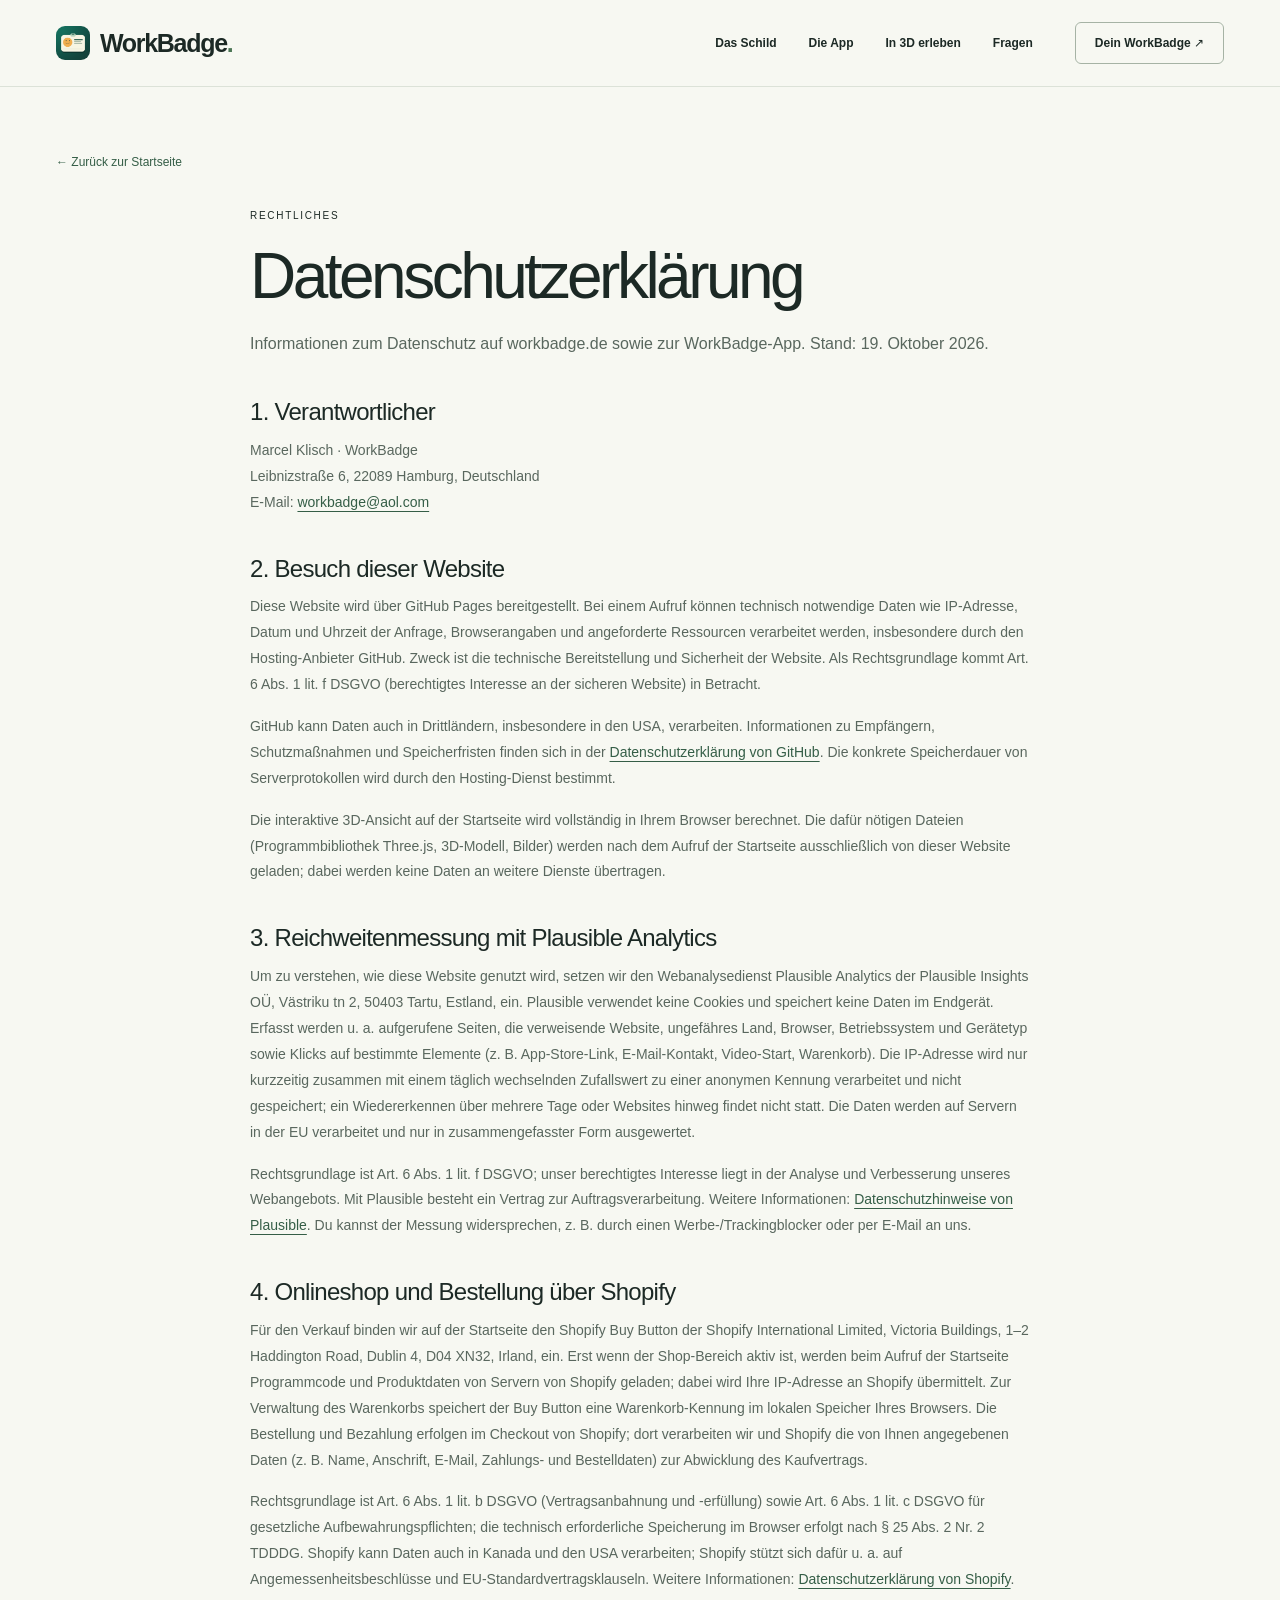
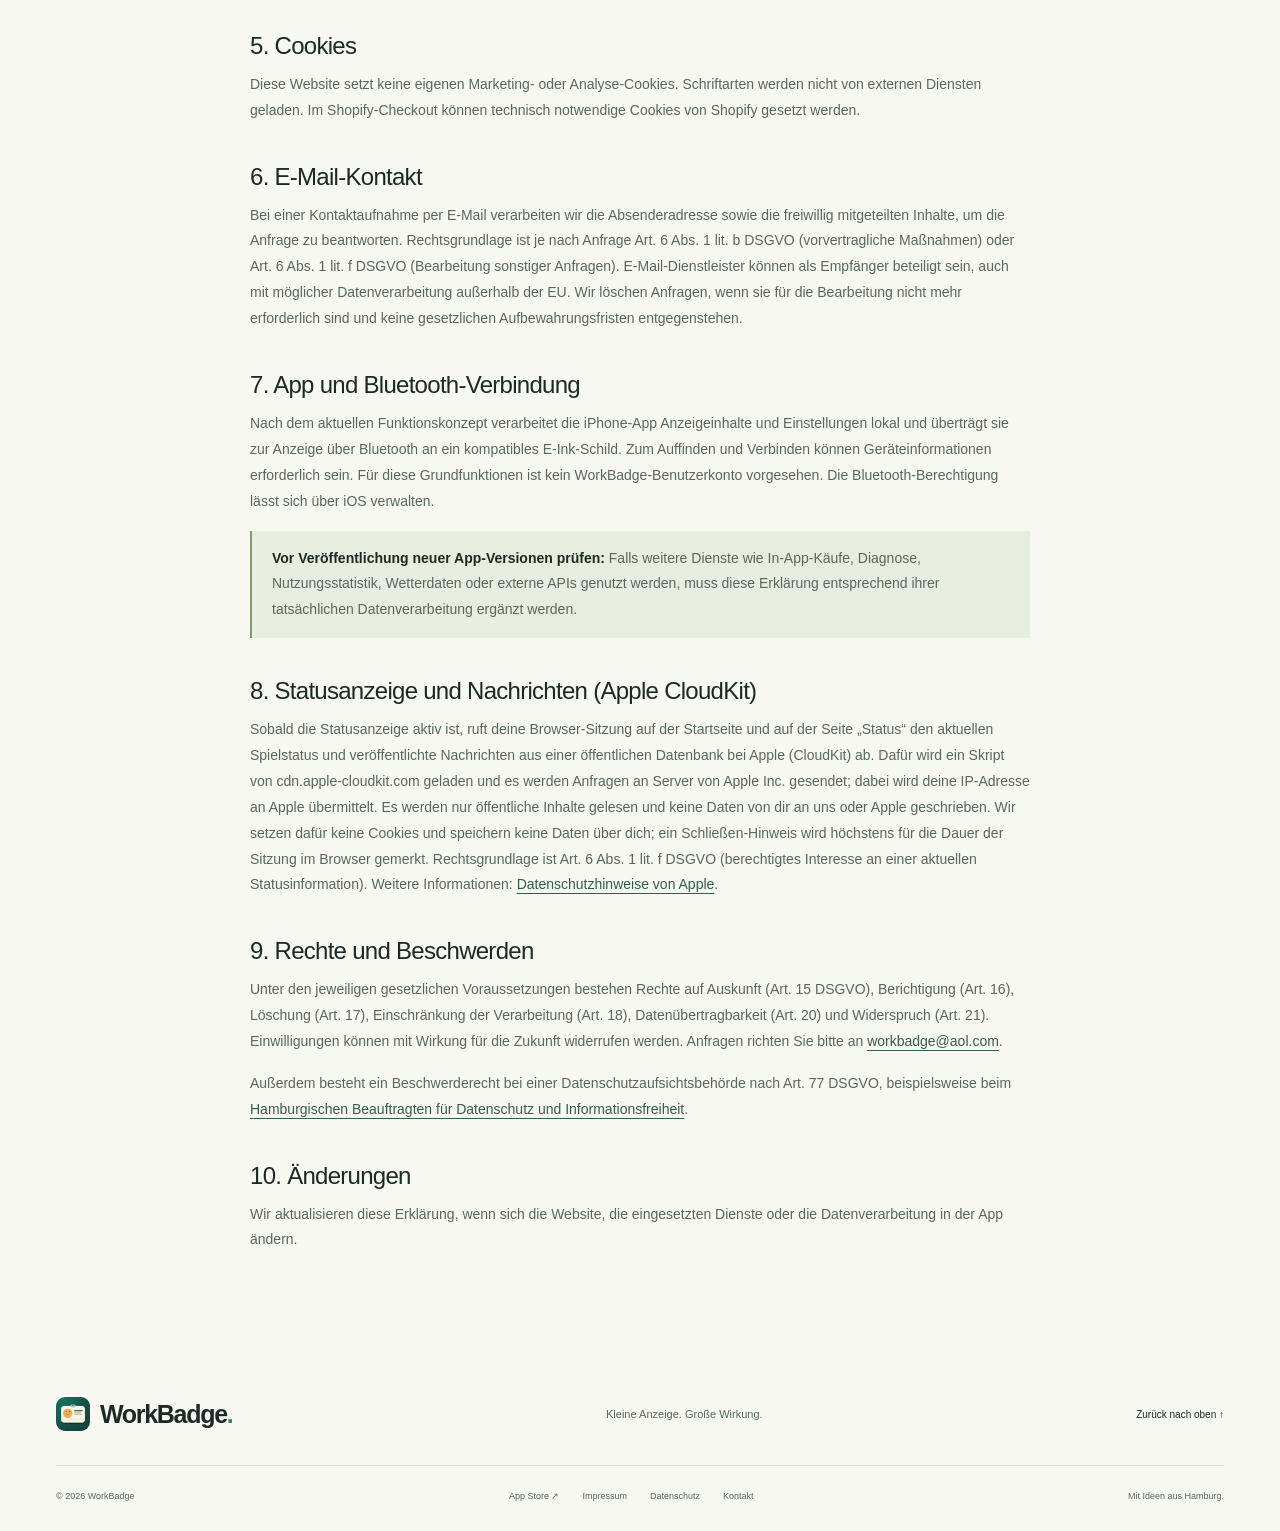
==== commit 859c12a2: "Webseite: Statusleiste, Nachrichten-Banner und Statusseite (CloudKit, Demo-Modus) Token leer = kein " ====
--- a/datenschutz/index.html
+++ b/datenschutz/index.html
@@ -32,9 +32,10 @@
 <h2>6. E-Mail-Kontakt</h2><p>Bei einer Kontaktaufnahme per E-Mail verarbeiten wir die Absenderadresse sowie die freiwillig mitgeteilten Inhalte, um die Anfrage zu beantworten. Rechtsgrundlage ist je nach Anfrage Art. 6 Abs. 1 lit. b DSGVO (vorvertragliche Maßnahmen) oder Art. 6 Abs. 1 lit. f DSGVO (Bearbeitung sonstiger Anfragen). E-Mail-Dienstleister können als Empfänger beteiligt sein, auch mit möglicher Datenverarbeitung außerhalb der EU. Wir löschen Anfragen, wenn sie für die Bearbeitung nicht mehr erforderlich sind und keine gesetzlichen Aufbewahrungsfristen entgegenstehen.</p>
 <h2>7. App und Bluetooth-Verbindung</h2><p>Nach dem aktuellen Funktionskonzept verarbeitet die iPhone-App Anzeigeinhalte und Einstellungen lokal und überträgt sie zur Anzeige über Bluetooth an ein kompatibles E-Ink-Schild. Zum Auffinden und Verbinden können Geräteinformationen erforderlich sein. Für diese Grundfunktionen ist kein WorkBadge-Benutzerkonto vorgesehen. Die Bluetooth-Berechtigung lässt sich über iOS verwalten.</p>
 <p class="privacy-caution"><strong>Vor Veröffentlichung neuer App-Versionen prüfen:</strong> Falls weitere Dienste wie In-App-Käufe, Diagnose, Nutzungsstatistik, Wetterdaten oder externe APIs genutzt werden, muss diese Erklärung entsprechend ihrer tatsächlichen Datenverarbeitung ergänzt werden.</p>
-<h2>8. Rechte und Beschwerden</h2><p>Unter den jeweiligen gesetzlichen Voraussetzungen bestehen Rechte auf Auskunft (Art. 15 DSGVO), Berichtigung (Art. 16), Löschung (Art. 17), Einschränkung der Verarbeitung (Art. 18), Datenübertragbarkeit (Art. 20) und Widerspruch (Art. 21). Einwilligungen können mit Wirkung für die Zukunft widerrufen werden. Anfragen richten Sie bitte an <a href="mailto:workbadge@aol.com">workbadge@aol.com</a>.</p>
+<h2>8. Statusanzeige und Nachrichten (Apple CloudKit)</h2><p>Sobald die Statusanzeige aktiv ist, ruft deine Browser-Sitzung auf der Startseite und auf der Seite „Status“ den aktuellen Spielstatus und veröffentlichte Nachrichten aus einer öffentlichen Datenbank bei Apple (CloudKit) ab. Dafür wird ein Skript von cdn.apple-cloudkit.com geladen und es werden Anfragen an Server von Apple Inc. gesendet; dabei wird deine IP-Adresse an Apple übermittelt. Es werden nur öffentliche Inhalte gelesen und keine Daten von dir an uns oder Apple geschrieben. Wir setzen dafür keine Cookies und speichern keine Daten über dich; ein Schließen-Hinweis wird höchstens für die Dauer der Sitzung im Browser gemerkt. Rechtsgrundlage ist Art. 6 Abs. 1 lit. f DSGVO (berechtigtes Interesse an einer aktuellen Statusinformation). Weitere Informationen: <a href="https://www.apple.com/de/legal/privacy/de-ww/" target="_blank" rel="noopener noreferrer">Datenschutzhinweise von Apple</a>.</p>
+<h2>9. Rechte und Beschwerden</h2><p>Unter den jeweiligen gesetzlichen Voraussetzungen bestehen Rechte auf Auskunft (Art. 15 DSGVO), Berichtigung (Art. 16), Löschung (Art. 17), Einschränkung der Verarbeitung (Art. 18), Datenübertragbarkeit (Art. 20) und Widerspruch (Art. 21). Einwilligungen können mit Wirkung für die Zukunft widerrufen werden. Anfragen richten Sie bitte an <a href="mailto:workbadge@aol.com">workbadge@aol.com</a>.</p>
 <p>Außerdem besteht ein Beschwerderecht bei einer Datenschutzaufsichtsbehörde nach Art. 77 DSGVO, beispielsweise beim <a href="https://datenschutz-hamburg.de/" target="_blank" rel="noopener noreferrer">Hamburgischen Beauftragten für Datenschutz und Informationsfreiheit</a>.</p>
-<h2>9. Änderungen</h2><p>Wir aktualisieren diese Erklärung, wenn sich die Website, die eingesetzten Dienste oder die Datenverarbeitung in der App ändern.</p>
+<h2>10. Änderungen</h2><p>Wir aktualisieren diese Erklärung, wenn sich die Website, die eingesetzten Dienste oder die Datenverarbeitung in der App ändern.</p>
 </div></main>
 <footer class="site-footer"><div class="shell"><div class="footer-top"><a class="brand" href="/" aria-label="WorkBadge – Startseite"><img src="/assets/app-icon.png" width="34" height="34" alt=""><span>WorkBadge<span class="brand-dot">.</span></span></a><span>Kleine Anzeige. Große Wirkung.</span><a class="back-to-top" href="/#main">Zurück nach oben ↑</a></div><div class="footer-bottom"><span>© <span id="year">2026</span> WorkBadge</span><nav aria-label="Rechtliches"><a href="https://apps.apple.com/de/app/workbadge/id6820999724" target="_blank" rel="noopener noreferrer" data-track="App Store">App Store ↗</a><a href="/impressum/">Impressum</a><a href="/datenschutz/">Datenschutz</a><a href="mailto:workbadge@aol.com">Kontakt</a></nav><span>Mit Ideen aus Hamburg.</span></div></div></footer>
 </body></html>
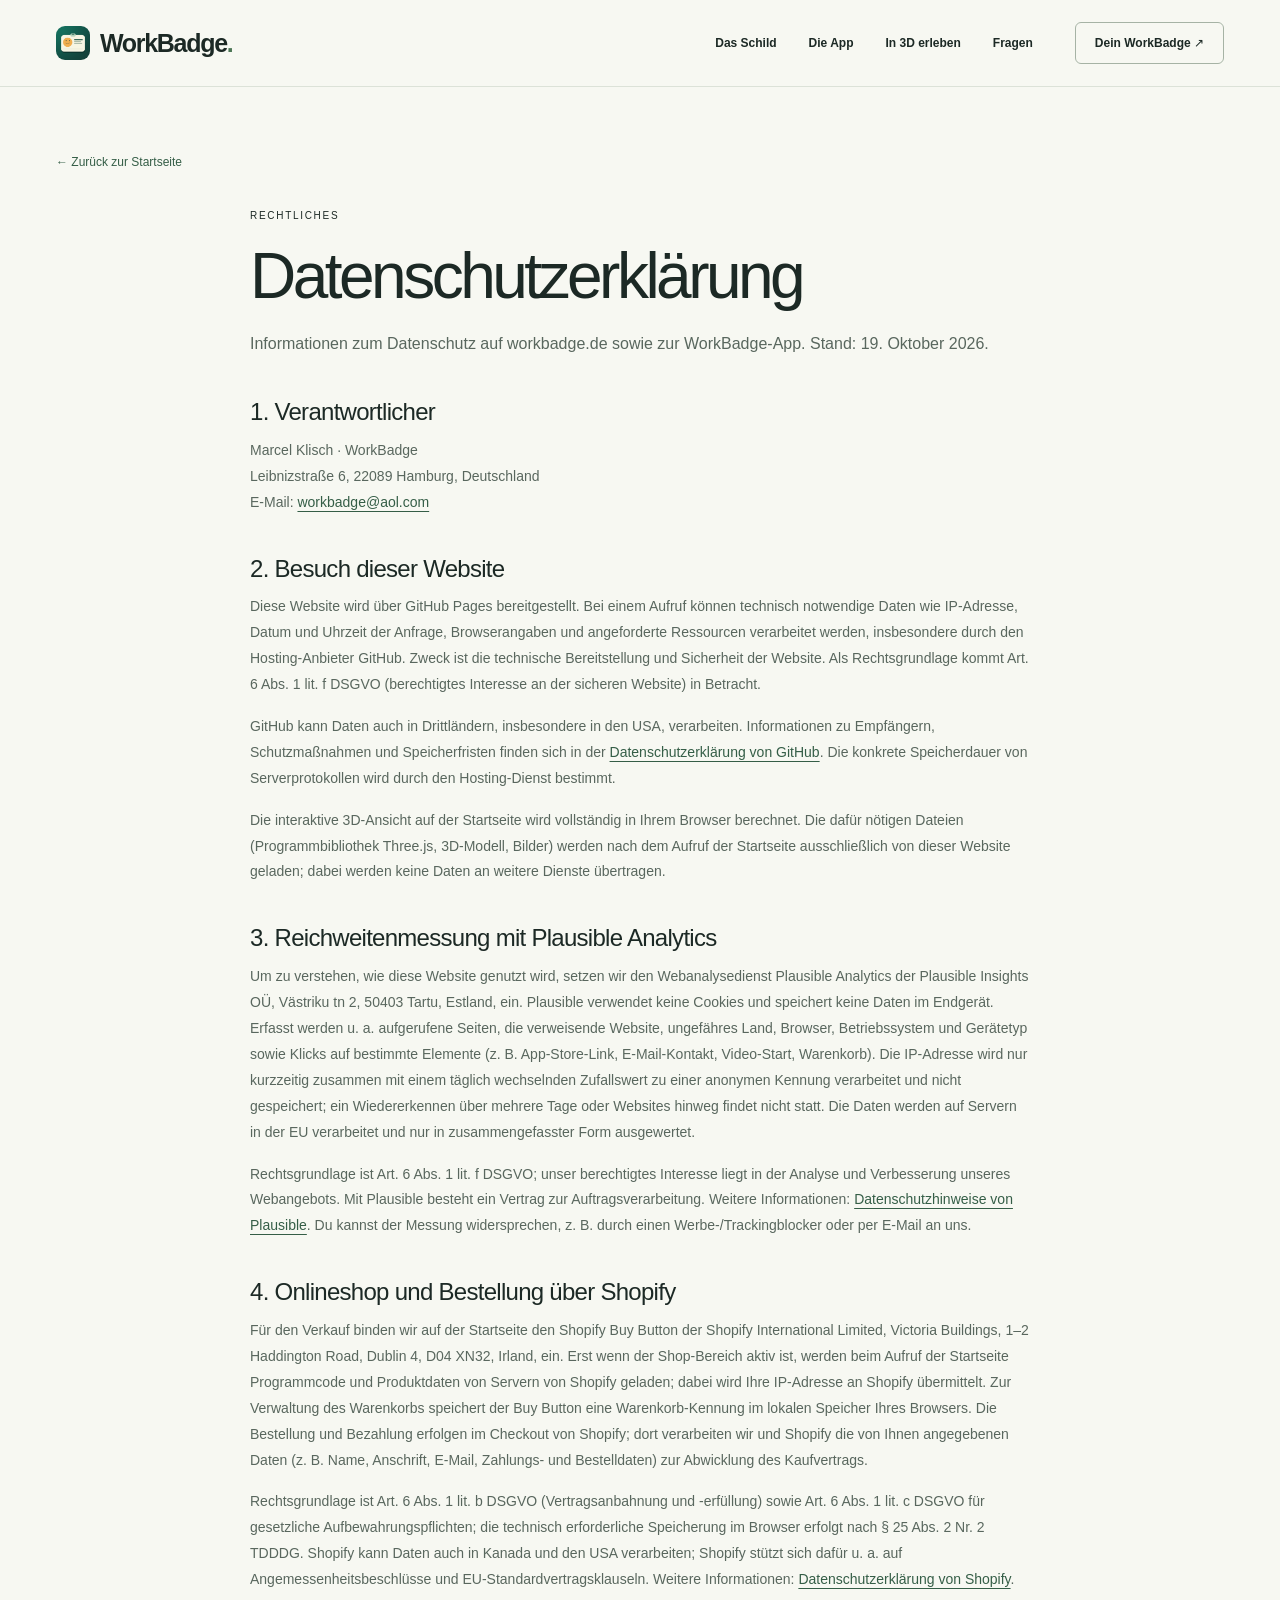
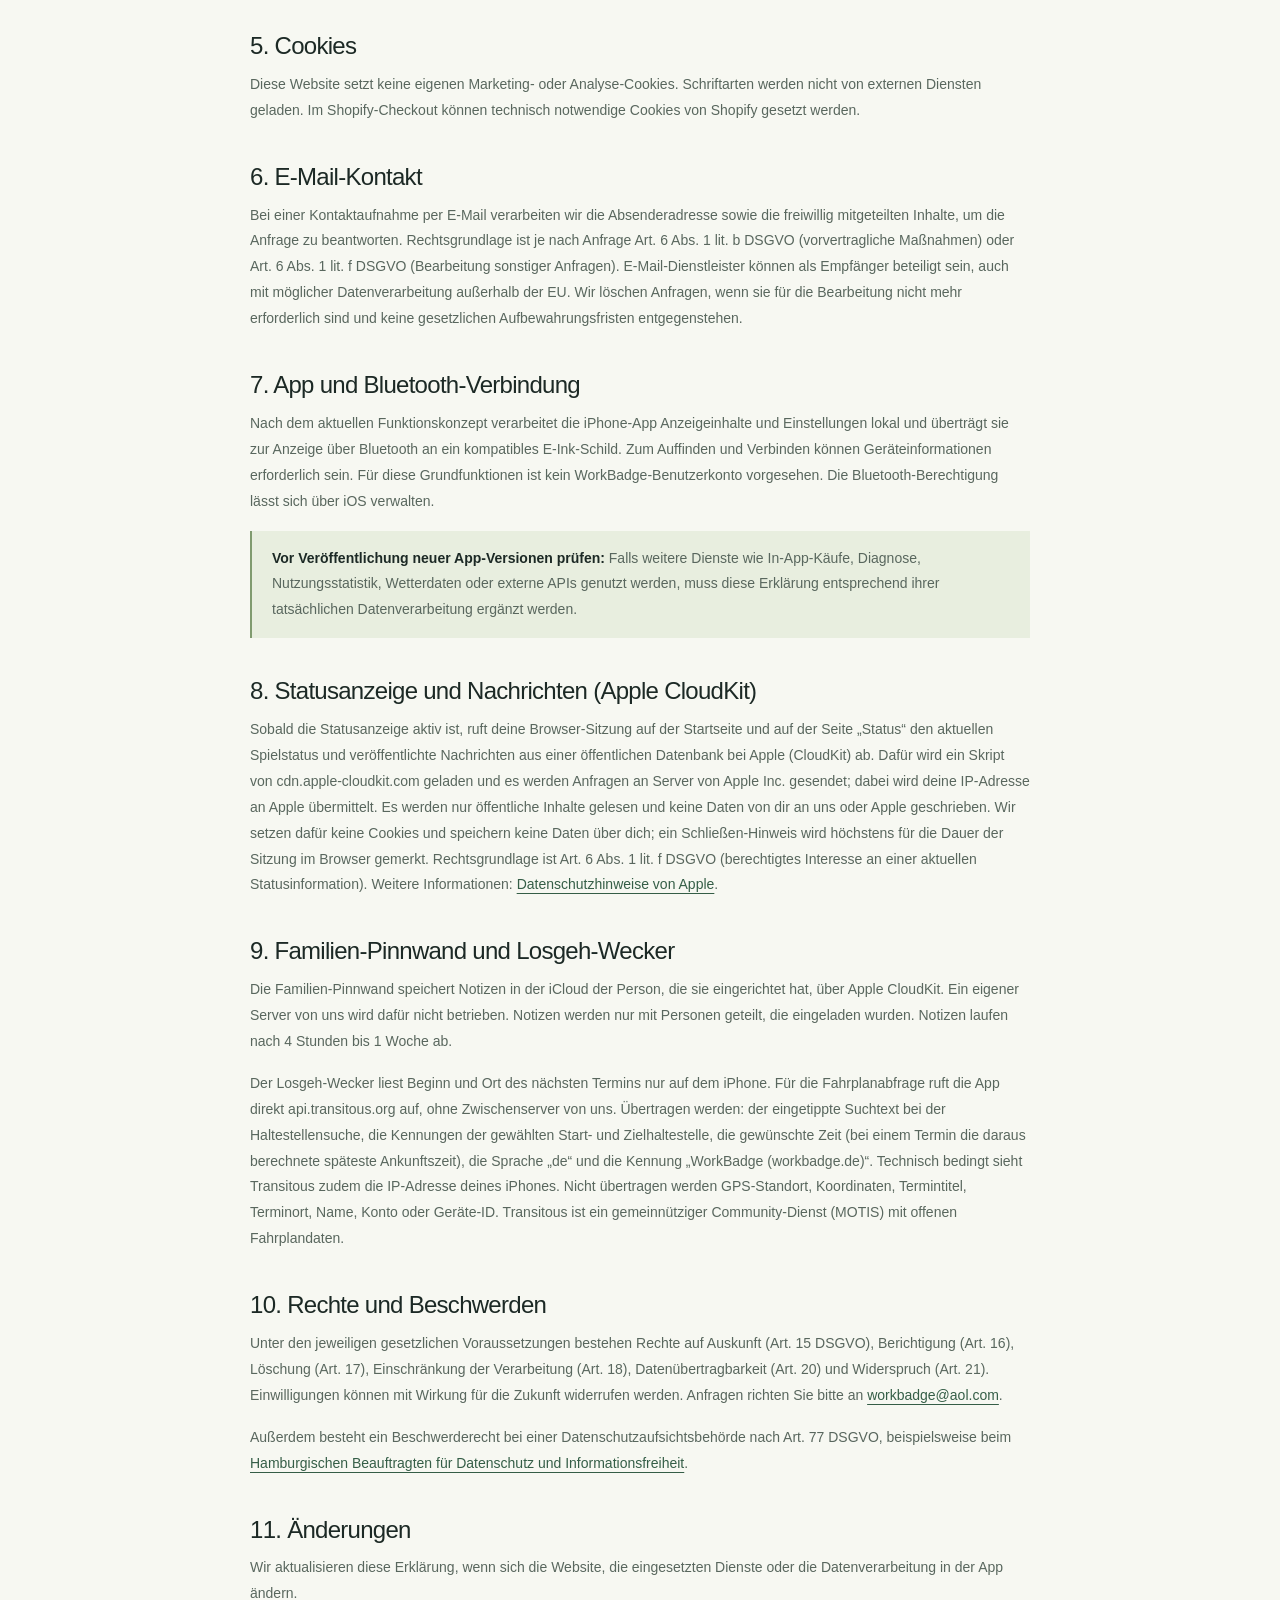
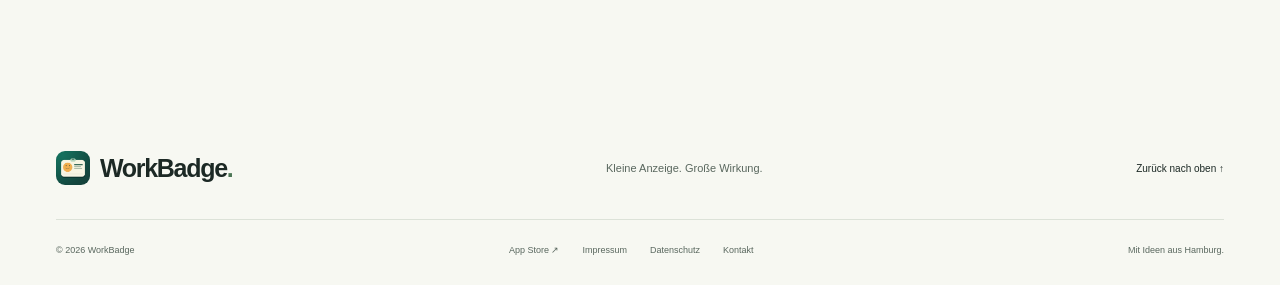
==== commit 2c074dc2: "Webseite: WorkBadge Home (Losgeh-Wecker, Familien-Pinnwand) als kommendes Update, Datenschutz Abschn" ====
--- a/datenschutz/index.html
+++ b/datenschutz/index.html
@@ -33,9 +33,10 @@
 <h2>7. App und Bluetooth-Verbindung</h2><p>Nach dem aktuellen Funktionskonzept verarbeitet die iPhone-App Anzeigeinhalte und Einstellungen lokal und überträgt sie zur Anzeige über Bluetooth an ein kompatibles E-Ink-Schild. Zum Auffinden und Verbinden können Geräteinformationen erforderlich sein. Für diese Grundfunktionen ist kein WorkBadge-Benutzerkonto vorgesehen. Die Bluetooth-Berechtigung lässt sich über iOS verwalten.</p>
 <p class="privacy-caution"><strong>Vor Veröffentlichung neuer App-Versionen prüfen:</strong> Falls weitere Dienste wie In-App-Käufe, Diagnose, Nutzungsstatistik, Wetterdaten oder externe APIs genutzt werden, muss diese Erklärung entsprechend ihrer tatsächlichen Datenverarbeitung ergänzt werden.</p>
 <h2>8. Statusanzeige und Nachrichten (Apple CloudKit)</h2><p>Sobald die Statusanzeige aktiv ist, ruft deine Browser-Sitzung auf der Startseite und auf der Seite „Status“ den aktuellen Spielstatus und veröffentlichte Nachrichten aus einer öffentlichen Datenbank bei Apple (CloudKit) ab. Dafür wird ein Skript von cdn.apple-cloudkit.com geladen und es werden Anfragen an Server von Apple Inc. gesendet; dabei wird deine IP-Adresse an Apple übermittelt. Es werden nur öffentliche Inhalte gelesen und keine Daten von dir an uns oder Apple geschrieben. Wir setzen dafür keine Cookies und speichern keine Daten über dich; ein Schließen-Hinweis wird höchstens für die Dauer der Sitzung im Browser gemerkt. Rechtsgrundlage ist Art. 6 Abs. 1 lit. f DSGVO (berechtigtes Interesse an einer aktuellen Statusinformation). Weitere Informationen: <a href="https://www.apple.com/de/legal/privacy/de-ww/" target="_blank" rel="noopener noreferrer">Datenschutzhinweise von Apple</a>.</p>
-<h2>9. Rechte und Beschwerden</h2><p>Unter den jeweiligen gesetzlichen Voraussetzungen bestehen Rechte auf Auskunft (Art. 15 DSGVO), Berichtigung (Art. 16), Löschung (Art. 17), Einschränkung der Verarbeitung (Art. 18), Datenübertragbarkeit (Art. 20) und Widerspruch (Art. 21). Einwilligungen können mit Wirkung für die Zukunft widerrufen werden. Anfragen richten Sie bitte an <a href="mailto:workbadge@aol.com">workbadge@aol.com</a>.</p>
+<h2>9. Familien-Pinnwand und Losgeh-Wecker</h2><p>Die Familien-Pinnwand speichert Notizen in der iCloud der Person, die sie eingerichtet hat, über Apple CloudKit. Ein eigener Server von uns wird dafür nicht betrieben. Notizen werden nur mit Personen geteilt, die eingeladen wurden. Notizen laufen nach 4 Stunden bis 1 Woche ab.</p><p>Der Losgeh-Wecker liest Beginn und Ort des nächsten Termins nur auf dem iPhone. Für die Fahrplanabfrage ruft die App direkt api.transitous.org auf, ohne Zwischenserver von uns. Übertragen werden: der eingetippte Suchtext bei der Haltestellensuche, die Kennungen der gewählten Start- und Zielhaltestelle, die gewünschte Zeit (bei einem Termin die daraus berechnete späteste Ankunftszeit), die Sprache „de“ und die Kennung „WorkBadge (workbadge.de)“. Technisch bedingt sieht Transitous zudem die IP-Adresse deines iPhones. Nicht übertragen werden GPS-Standort, Koordinaten, Termintitel, Terminort, Name, Konto oder Geräte-ID. Transitous ist ein gemeinnütziger Community-Dienst (MOTIS) mit offenen Fahrplandaten.</p>
+<h2>10. Rechte und Beschwerden</h2><p>Unter den jeweiligen gesetzlichen Voraussetzungen bestehen Rechte auf Auskunft (Art. 15 DSGVO), Berichtigung (Art. 16), Löschung (Art. 17), Einschränkung der Verarbeitung (Art. 18), Datenübertragbarkeit (Art. 20) und Widerspruch (Art. 21). Einwilligungen können mit Wirkung für die Zukunft widerrufen werden. Anfragen richten Sie bitte an <a href="mailto:workbadge@aol.com">workbadge@aol.com</a>.</p>
 <p>Außerdem besteht ein Beschwerderecht bei einer Datenschutzaufsichtsbehörde nach Art. 77 DSGVO, beispielsweise beim <a href="https://datenschutz-hamburg.de/" target="_blank" rel="noopener noreferrer">Hamburgischen Beauftragten für Datenschutz und Informationsfreiheit</a>.</p>
-<h2>10. Änderungen</h2><p>Wir aktualisieren diese Erklärung, wenn sich die Website, die eingesetzten Dienste oder die Datenverarbeitung in der App ändern.</p>
+<h2>11. Änderungen</h2><p>Wir aktualisieren diese Erklärung, wenn sich die Website, die eingesetzten Dienste oder die Datenverarbeitung in der App ändern.</p>
 </div></main>
 <footer class="site-footer"><div class="shell"><div class="footer-top"><a class="brand" href="/" aria-label="WorkBadge – Startseite"><img src="/assets/app-icon.png" width="34" height="34" alt=""><span>WorkBadge<span class="brand-dot">.</span></span></a><span>Kleine Anzeige. Große Wirkung.</span><a class="back-to-top" href="/#main">Zurück nach oben ↑</a></div><div class="footer-bottom"><span>© <span id="year">2026</span> WorkBadge</span><nav aria-label="Rechtliches"><a href="https://apps.apple.com/de/app/workbadge/id6820999724" target="_blank" rel="noopener noreferrer" data-track="App Store">App Store ↗</a><a href="/impressum/">Impressum</a><a href="/datenschutz/">Datenschutz</a><a href="mailto:workbadge@aol.com">Kontakt</a></nav><span>Mit Ideen aus Hamburg.</span></div></div></footer>
 </body></html>
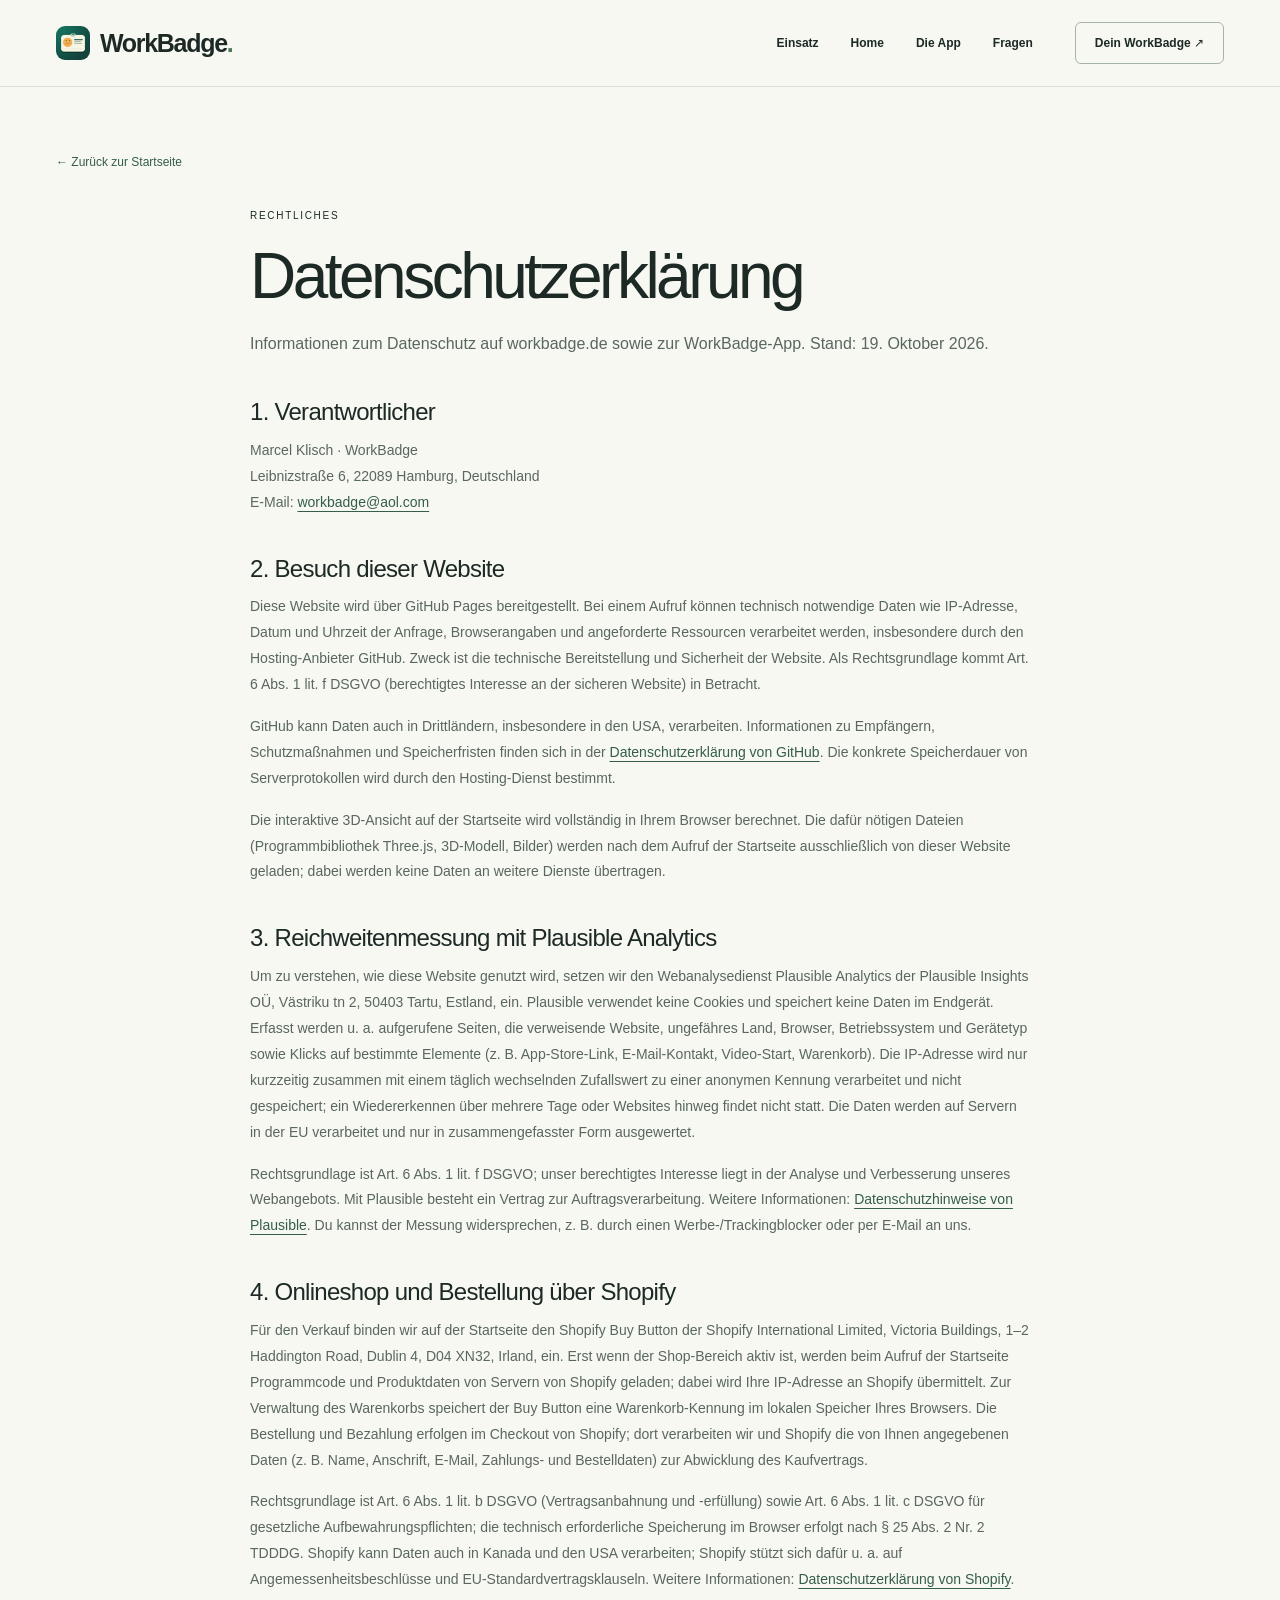
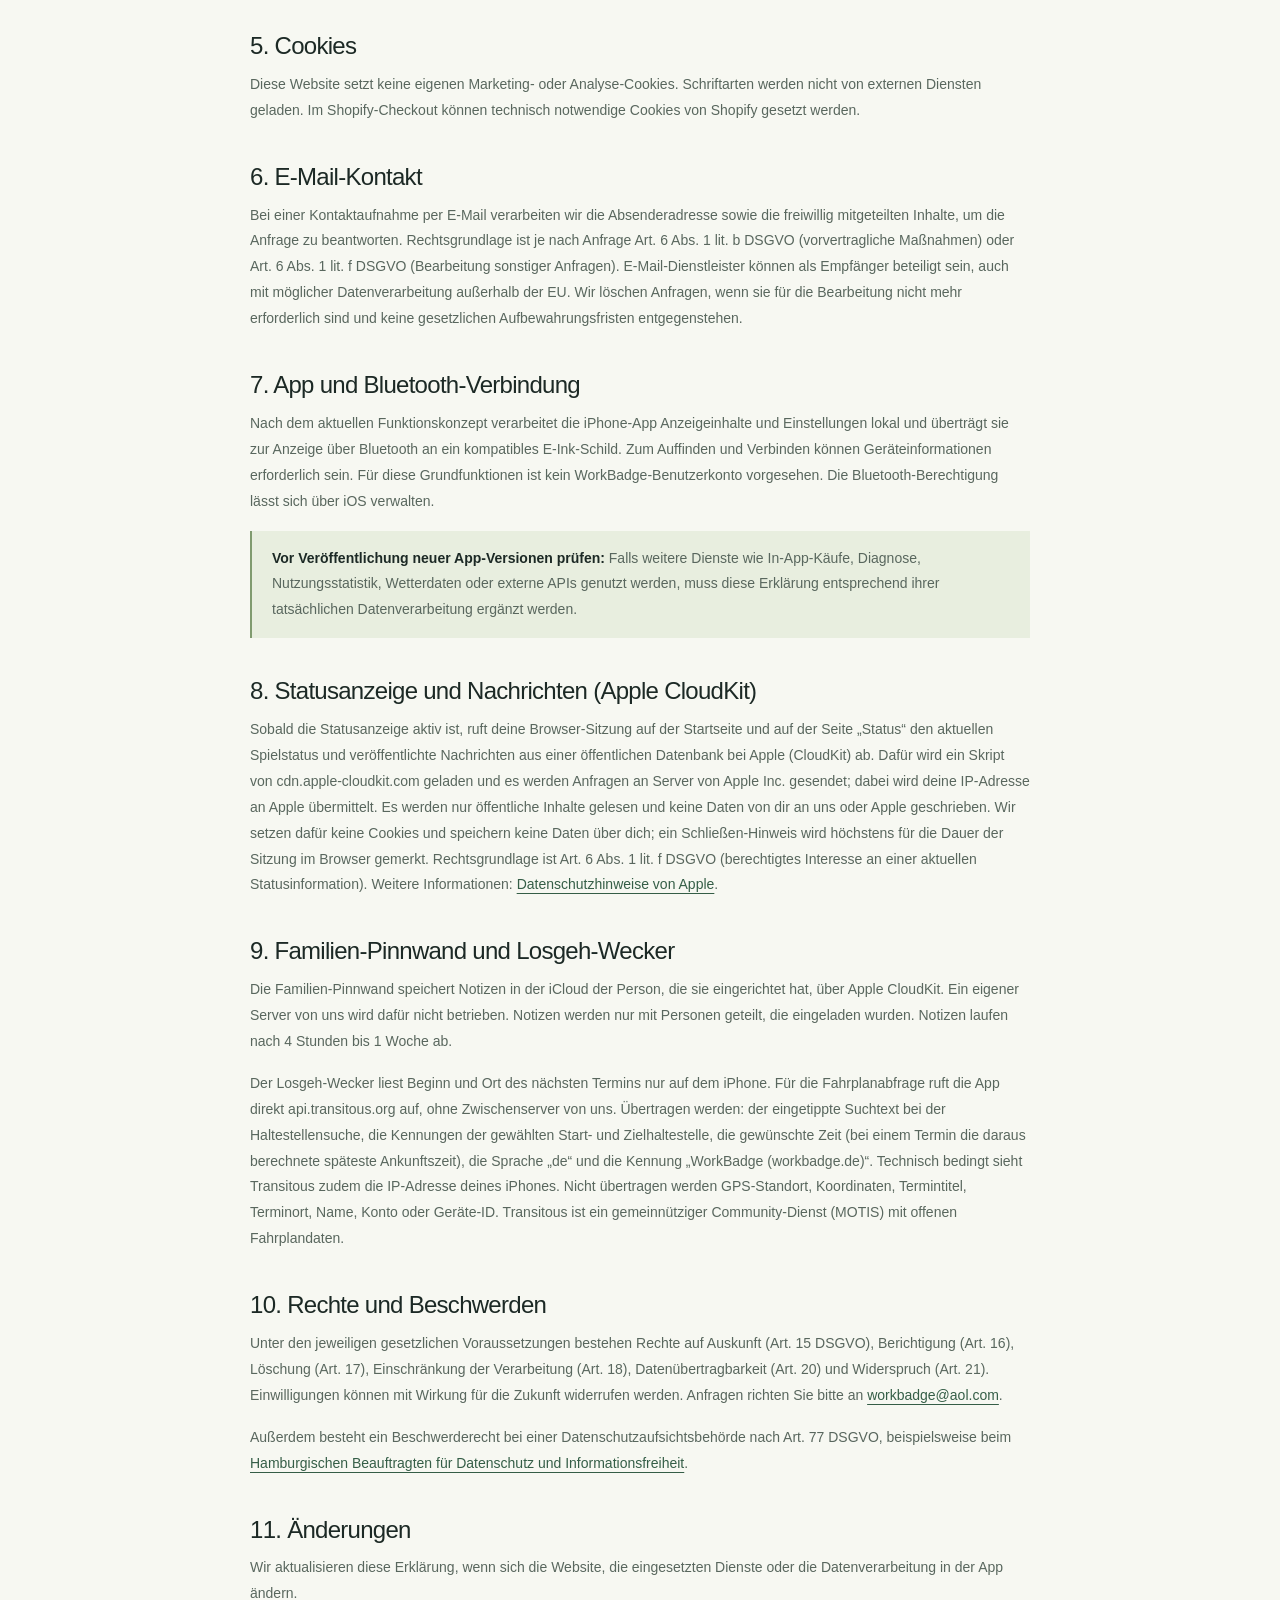
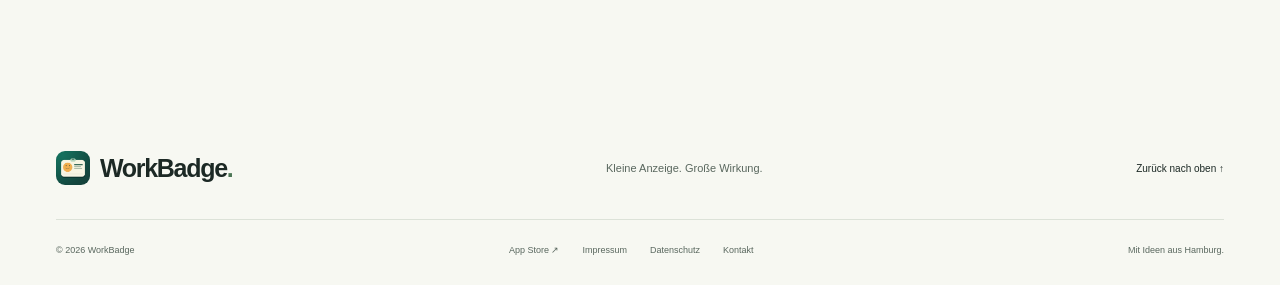
==== commit 0aad2713: "Startseite: Abschnitt 'Wofür ist WorkBadge gut?' mit Einsatzbildern, Vorteile-Abschnitt und Teaser e" ====
--- a/datenschutz/index.html
+++ b/datenschutz/index.html
@@ -1,42 +1,42 @@
-<!doctype html>
-<html lang="de">
-<head>
-  <meta charset="utf-8">
-  <meta name="viewport" content="width=device-width, initial-scale=1">
-  <meta name="theme-color" content="#f7f8f2">
-  <meta name="color-scheme" content="light">
-  <link rel="icon" href="/assets/app-icon.png" type="image/png">
-  <link rel="apple-touch-icon" href="/assets/app-icon.png">
-  <link rel="stylesheet" href="/assets/site.css?v=20261029-premium1">
-  <script src="/assets/site.js?v=20261029-premium1" defer></script>
-  <script defer data-domain="workbadge.de" src="https://plausible.io/js/script.outbound-links.js"></script>
-  <script>window.plausible=window.plausible||function(){(window.plausible.q=window.plausible.q||[]).push(arguments)}</script>
-  <title>Datenschutzerklärung | WorkBadge</title>
-  <meta name="description" content="Datenschutzhinweise zum Webauftritt und zur WorkBadge-App.">
-  <link rel="canonical" href="https://workbadge.de/datenschutz/">
-<noscript><style>.menu-toggle{display:none}.head-nav{display:flex!important;position:static;flex-wrap:wrap}.header-row{height:auto;min-height:74px;flex-wrap:wrap;padding-block:15px}</style></noscript>
-</head>
-<body>
-<a class="skip" href="#main">Zum Inhalt springen</a>
-<header class="site-header"><div class="shell header-row"><a class="brand" href="/" aria-label="WorkBadge – Startseite"><img src="/assets/app-icon.png" width="34" height="34" alt=""><span>WorkBadge<span class="brand-dot">.</span></span></a><button class="menu-toggle" type="button" aria-controls="main-nav" aria-expanded="false" aria-label="Menü öffnen"><span></span><span></span></button><nav class="head-nav" id="main-nav" aria-label="Hauptnavigation"><a href="/#funktionen">Das Schild</a><a href="/#app">Die App</a><a href="/#in-3d">In 3D erleben</a><a href="/#fragen">Fragen</a><a class="nav-cta" href="/#kaufen">Dein WorkBadge ↗</a></nav></div></header>
-
-<main id="main" class="legal shell"><a href="/" class="back">← Zurück zur Startseite</a><div class="legal-content">
-<span class="mini-label">RECHTLICHES</span><h1>Datenschutzerklärung</h1><p class="intro">Informationen zum Datenschutz auf workbadge.de sowie zur WorkBadge-App. Stand: 19. Oktober 2026.</p>
-<h2>1. Verantwortlicher</h2><p>Marcel Klisch · WorkBadge<br>Leibnizstraße 6, 22089 Hamburg, Deutschland<br>E-Mail: <a href="mailto:workbadge@aol.com">workbadge@aol.com</a></p>
-<h2>2. Besuch dieser Website</h2><p>Diese Website wird über GitHub Pages bereitgestellt. Bei einem Aufruf können technisch notwendige Daten wie IP-Adresse, Datum und Uhrzeit der Anfrage, Browserangaben und angeforderte Ressourcen verarbeitet werden, insbesondere durch den Hosting-Anbieter GitHub. Zweck ist die technische Bereitstellung und Sicherheit der Website. Als Rechtsgrundlage kommt Art. 6 Abs. 1 lit. f DSGVO (berechtigtes Interesse an der sicheren Website) in Betracht.</p>
-<p>GitHub kann Daten auch in Drittländern, insbesondere in den USA, verarbeiten. Informationen zu Empfängern, Schutzmaßnahmen und Speicherfristen finden sich in der <a href="https://docs.github.com/de/site-policy/privacy-policies/github-general-privacy-statement" rel="noopener noreferrer" target="_blank">Datenschutzerklärung von GitHub</a>. Die konkrete Speicherdauer von Serverprotokollen wird durch den Hosting-Dienst bestimmt.</p>
-<p>Die interaktive 3D-Ansicht auf der Startseite wird vollständig in Ihrem Browser berechnet. Die dafür nötigen Dateien (Programmbibliothek Three.js, 3D-Modell, Bilder) werden nach dem Aufruf der Startseite ausschließlich von dieser Website geladen; dabei werden keine Daten an weitere Dienste übertragen.</p>
-<h2>3. Reichweitenmessung mit Plausible Analytics</h2><p>Um zu verstehen, wie diese Website genutzt wird, setzen wir den Webanalysedienst Plausible Analytics der Plausible Insights OÜ, Västriku tn 2, 50403 Tartu, Estland, ein. Plausible verwendet keine Cookies und speichert keine Daten im Endgerät. Erfasst werden u. a. aufgerufene Seiten, die verweisende Website, ungefähres Land, Browser, Betriebssystem und Gerätetyp sowie Klicks auf bestimmte Elemente (z. B. App-Store-Link, E-Mail-Kontakt, Video-Start, Warenkorb). Die IP-Adresse wird nur kurzzeitig zusammen mit einem täglich wechselnden Zufallswert zu einer anonymen Kennung verarbeitet und nicht gespeichert; ein Wiedererkennen über mehrere Tage oder Websites hinweg findet nicht statt. Die Daten werden auf Servern in der EU verarbeitet und nur in zusammengefasster Form ausgewertet.</p><p>Rechtsgrundlage ist Art. 6 Abs. 1 lit. f DSGVO; unser berechtigtes Interesse liegt in der Analyse und Verbesserung unseres Webangebots. Mit Plausible besteht ein Vertrag zur Auftragsverarbeitung. Weitere Informationen: <a href="https://plausible.io/data-policy" target="_blank" rel="noopener noreferrer">Datenschutzhinweise von Plausible</a>. Du kannst der Messung widersprechen, z. B. durch einen Werbe-/Trackingblocker oder per E-Mail an uns.</p>
-<h2>4. Onlineshop und Bestellung über Shopify</h2><p>Für den Verkauf binden wir auf der Startseite den Shopify Buy Button der Shopify International Limited, Victoria Buildings, 1–2 Haddington Road, Dublin 4, D04 XN32, Irland, ein. Erst wenn der Shop-Bereich aktiv ist, werden beim Aufruf der Startseite Programmcode und Produktdaten von Servern von Shopify geladen; dabei wird Ihre IP-Adresse an Shopify übermittelt. Zur Verwaltung des Warenkorbs speichert der Buy Button eine Warenkorb-Kennung im lokalen Speicher Ihres Browsers. Die Bestellung und Bezahlung erfolgen im Checkout von Shopify; dort verarbeiten wir und Shopify die von Ihnen angegebenen Daten (z. B. Name, Anschrift, E-Mail, Zahlungs- und Bestelldaten) zur Abwicklung des Kaufvertrags.</p><p>Rechtsgrundlage ist Art. 6 Abs. 1 lit. b DSGVO (Vertragsanbahnung und -erfüllung) sowie Art. 6 Abs. 1 lit. c DSGVO für gesetzliche Aufbewahrungspflichten; die technisch erforderliche Speicherung im Browser erfolgt nach § 25 Abs. 2 Nr. 2 TDDDG. Shopify kann Daten auch in Kanada und den USA verarbeiten; Shopify stützt sich dafür u. a. auf Angemessenheitsbeschlüsse und EU-Standardvertragsklauseln. Weitere Informationen: <a href="https://www.shopify.com/de/legal/datenschutz" target="_blank" rel="noopener noreferrer">Datenschutzerklärung von Shopify</a>.</p>
-<h2>5. Cookies</h2><p>Diese Website setzt keine eigenen Marketing- oder Analyse-Cookies. Schriftarten werden nicht von externen Diensten geladen. Im Shopify-Checkout können technisch notwendige Cookies von Shopify gesetzt werden.</p>
-<h2>6. E-Mail-Kontakt</h2><p>Bei einer Kontaktaufnahme per E-Mail verarbeiten wir die Absenderadresse sowie die freiwillig mitgeteilten Inhalte, um die Anfrage zu beantworten. Rechtsgrundlage ist je nach Anfrage Art. 6 Abs. 1 lit. b DSGVO (vorvertragliche Maßnahmen) oder Art. 6 Abs. 1 lit. f DSGVO (Bearbeitung sonstiger Anfragen). E-Mail-Dienstleister können als Empfänger beteiligt sein, auch mit möglicher Datenverarbeitung außerhalb der EU. Wir löschen Anfragen, wenn sie für die Bearbeitung nicht mehr erforderlich sind und keine gesetzlichen Aufbewahrungsfristen entgegenstehen.</p>
-<h2>7. App und Bluetooth-Verbindung</h2><p>Nach dem aktuellen Funktionskonzept verarbeitet die iPhone-App Anzeigeinhalte und Einstellungen lokal und überträgt sie zur Anzeige über Bluetooth an ein kompatibles E-Ink-Schild. Zum Auffinden und Verbinden können Geräteinformationen erforderlich sein. Für diese Grundfunktionen ist kein WorkBadge-Benutzerkonto vorgesehen. Die Bluetooth-Berechtigung lässt sich über iOS verwalten.</p>
-<p class="privacy-caution"><strong>Vor Veröffentlichung neuer App-Versionen prüfen:</strong> Falls weitere Dienste wie In-App-Käufe, Diagnose, Nutzungsstatistik, Wetterdaten oder externe APIs genutzt werden, muss diese Erklärung entsprechend ihrer tatsächlichen Datenverarbeitung ergänzt werden.</p>
-<h2>8. Statusanzeige und Nachrichten (Apple CloudKit)</h2><p>Sobald die Statusanzeige aktiv ist, ruft deine Browser-Sitzung auf der Startseite und auf der Seite „Status“ den aktuellen Spielstatus und veröffentlichte Nachrichten aus einer öffentlichen Datenbank bei Apple (CloudKit) ab. Dafür wird ein Skript von cdn.apple-cloudkit.com geladen und es werden Anfragen an Server von Apple Inc. gesendet; dabei wird deine IP-Adresse an Apple übermittelt. Es werden nur öffentliche Inhalte gelesen und keine Daten von dir an uns oder Apple geschrieben. Wir setzen dafür keine Cookies und speichern keine Daten über dich; ein Schließen-Hinweis wird höchstens für die Dauer der Sitzung im Browser gemerkt. Rechtsgrundlage ist Art. 6 Abs. 1 lit. f DSGVO (berechtigtes Interesse an einer aktuellen Statusinformation). Weitere Informationen: <a href="https://www.apple.com/de/legal/privacy/de-ww/" target="_blank" rel="noopener noreferrer">Datenschutzhinweise von Apple</a>.</p>
-<h2>9. Familien-Pinnwand und Losgeh-Wecker</h2><p>Die Familien-Pinnwand speichert Notizen in der iCloud der Person, die sie eingerichtet hat, über Apple CloudKit. Ein eigener Server von uns wird dafür nicht betrieben. Notizen werden nur mit Personen geteilt, die eingeladen wurden. Notizen laufen nach 4 Stunden bis 1 Woche ab.</p><p>Der Losgeh-Wecker liest Beginn und Ort des nächsten Termins nur auf dem iPhone. Für die Fahrplanabfrage ruft die App direkt api.transitous.org auf, ohne Zwischenserver von uns. Übertragen werden: der eingetippte Suchtext bei der Haltestellensuche, die Kennungen der gewählten Start- und Zielhaltestelle, die gewünschte Zeit (bei einem Termin die daraus berechnete späteste Ankunftszeit), die Sprache „de“ und die Kennung „WorkBadge (workbadge.de)“. Technisch bedingt sieht Transitous zudem die IP-Adresse deines iPhones. Nicht übertragen werden GPS-Standort, Koordinaten, Termintitel, Terminort, Name, Konto oder Geräte-ID. Transitous ist ein gemeinnütziger Community-Dienst (MOTIS) mit offenen Fahrplandaten.</p>
-<h2>10. Rechte und Beschwerden</h2><p>Unter den jeweiligen gesetzlichen Voraussetzungen bestehen Rechte auf Auskunft (Art. 15 DSGVO), Berichtigung (Art. 16), Löschung (Art. 17), Einschränkung der Verarbeitung (Art. 18), Datenübertragbarkeit (Art. 20) und Widerspruch (Art. 21). Einwilligungen können mit Wirkung für die Zukunft widerrufen werden. Anfragen richten Sie bitte an <a href="mailto:workbadge@aol.com">workbadge@aol.com</a>.</p>
-<p>Außerdem besteht ein Beschwerderecht bei einer Datenschutzaufsichtsbehörde nach Art. 77 DSGVO, beispielsweise beim <a href="https://datenschutz-hamburg.de/" target="_blank" rel="noopener noreferrer">Hamburgischen Beauftragten für Datenschutz und Informationsfreiheit</a>.</p>
-<h2>11. Änderungen</h2><p>Wir aktualisieren diese Erklärung, wenn sich die Website, die eingesetzten Dienste oder die Datenverarbeitung in der App ändern.</p>
-</div></main>
-<footer class="site-footer"><div class="shell"><div class="footer-top"><a class="brand" href="/" aria-label="WorkBadge – Startseite"><img src="/assets/app-icon.png" width="34" height="34" alt=""><span>WorkBadge<span class="brand-dot">.</span></span></a><span>Kleine Anzeige. Große Wirkung.</span><a class="back-to-top" href="/#main">Zurück nach oben ↑</a></div><div class="footer-bottom"><span>© <span id="year">2026</span> WorkBadge</span><nav aria-label="Rechtliches"><a href="https://apps.apple.com/de/app/workbadge/id6820999724" target="_blank" rel="noopener noreferrer" data-track="App Store">App Store ↗</a><a href="/impressum/">Impressum</a><a href="/datenschutz/">Datenschutz</a><a href="mailto:workbadge@aol.com">Kontakt</a></nav><span>Mit Ideen aus Hamburg.</span></div></div></footer>
-</body></html>
+<!doctype html>
+<html lang="de">
+<head>
+  <meta charset="utf-8">
+  <meta name="viewport" content="width=device-width, initial-scale=1">
+  <meta name="theme-color" content="#f7f8f2">
+  <meta name="color-scheme" content="light">
+  <link rel="icon" href="/assets/app-icon.png" type="image/png">
+  <link rel="apple-touch-icon" href="/assets/app-icon.png">
+  <link rel="stylesheet" href="/assets/site.css?v=20261029-premium1">
+  <script src="/assets/site.js?v=20261029-premium1" defer></script>
+  <script defer data-domain="workbadge.de" src="https://plausible.io/js/script.outbound-links.js"></script>
+  <script>window.plausible=window.plausible||function(){(window.plausible.q=window.plausible.q||[]).push(arguments)}</script>
+  <title>Datenschutzerklärung | WorkBadge</title>
+  <meta name="description" content="Datenschutzhinweise zum Webauftritt und zur WorkBadge-App.">
+  <link rel="canonical" href="https://workbadge.de/datenschutz/">
+<noscript><style>.menu-toggle{display:none}.head-nav{display:flex!important;position:static;flex-wrap:wrap}.header-row{height:auto;min-height:74px;flex-wrap:wrap;padding-block:15px}</style></noscript>
+</head>
+<body>
+<a class="skip" href="#main">Zum Inhalt springen</a>
+<header class="site-header"><div class="shell header-row"><a class="brand" href="/" aria-label="WorkBadge – Startseite"><img src="/assets/app-icon.png" width="34" height="34" alt=""><span>WorkBadge<span class="brand-dot">.</span></span></a><button class="menu-toggle" type="button" aria-controls="main-nav" aria-expanded="false" aria-label="Menü öffnen"><span></span><span></span></button><nav class="head-nav" id="main-nav" aria-label="Hauptnavigation"><a href="/#einsatz">Einsatz</a><a href="/home/">Home</a><a href="/#app">Die App</a><a href="/#fragen">Fragen</a><a class="nav-cta" href="/#kaufen">Dein WorkBadge ↗</a></nav></div></header>
+
+<main id="main" class="legal shell"><a href="/" class="back">← Zurück zur Startseite</a><div class="legal-content">
+<span class="mini-label">RECHTLICHES</span><h1>Datenschutzerklärung</h1><p class="intro">Informationen zum Datenschutz auf workbadge.de sowie zur WorkBadge-App. Stand: 19. Oktober 2026.</p>
+<h2>1. Verantwortlicher</h2><p>Marcel Klisch · WorkBadge<br>Leibnizstraße 6, 22089 Hamburg, Deutschland<br>E-Mail: <a href="mailto:workbadge@aol.com">workbadge@aol.com</a></p>
+<h2>2. Besuch dieser Website</h2><p>Diese Website wird über GitHub Pages bereitgestellt. Bei einem Aufruf können technisch notwendige Daten wie IP-Adresse, Datum und Uhrzeit der Anfrage, Browserangaben und angeforderte Ressourcen verarbeitet werden, insbesondere durch den Hosting-Anbieter GitHub. Zweck ist die technische Bereitstellung und Sicherheit der Website. Als Rechtsgrundlage kommt Art. 6 Abs. 1 lit. f DSGVO (berechtigtes Interesse an der sicheren Website) in Betracht.</p>
+<p>GitHub kann Daten auch in Drittländern, insbesondere in den USA, verarbeiten. Informationen zu Empfängern, Schutzmaßnahmen und Speicherfristen finden sich in der <a href="https://docs.github.com/de/site-policy/privacy-policies/github-general-privacy-statement" rel="noopener noreferrer" target="_blank">Datenschutzerklärung von GitHub</a>. Die konkrete Speicherdauer von Serverprotokollen wird durch den Hosting-Dienst bestimmt.</p>
+<p>Die interaktive 3D-Ansicht auf der Startseite wird vollständig in Ihrem Browser berechnet. Die dafür nötigen Dateien (Programmbibliothek Three.js, 3D-Modell, Bilder) werden nach dem Aufruf der Startseite ausschließlich von dieser Website geladen; dabei werden keine Daten an weitere Dienste übertragen.</p>
+<h2>3. Reichweitenmessung mit Plausible Analytics</h2><p>Um zu verstehen, wie diese Website genutzt wird, setzen wir den Webanalysedienst Plausible Analytics der Plausible Insights OÜ, Västriku tn 2, 50403 Tartu, Estland, ein. Plausible verwendet keine Cookies und speichert keine Daten im Endgerät. Erfasst werden u. a. aufgerufene Seiten, die verweisende Website, ungefähres Land, Browser, Betriebssystem und Gerätetyp sowie Klicks auf bestimmte Elemente (z. B. App-Store-Link, E-Mail-Kontakt, Video-Start, Warenkorb). Die IP-Adresse wird nur kurzzeitig zusammen mit einem täglich wechselnden Zufallswert zu einer anonymen Kennung verarbeitet und nicht gespeichert; ein Wiedererkennen über mehrere Tage oder Websites hinweg findet nicht statt. Die Daten werden auf Servern in der EU verarbeitet und nur in zusammengefasster Form ausgewertet.</p><p>Rechtsgrundlage ist Art. 6 Abs. 1 lit. f DSGVO; unser berechtigtes Interesse liegt in der Analyse und Verbesserung unseres Webangebots. Mit Plausible besteht ein Vertrag zur Auftragsverarbeitung. Weitere Informationen: <a href="https://plausible.io/data-policy" target="_blank" rel="noopener noreferrer">Datenschutzhinweise von Plausible</a>. Du kannst der Messung widersprechen, z. B. durch einen Werbe-/Trackingblocker oder per E-Mail an uns.</p>
+<h2>4. Onlineshop und Bestellung über Shopify</h2><p>Für den Verkauf binden wir auf der Startseite den Shopify Buy Button der Shopify International Limited, Victoria Buildings, 1–2 Haddington Road, Dublin 4, D04 XN32, Irland, ein. Erst wenn der Shop-Bereich aktiv ist, werden beim Aufruf der Startseite Programmcode und Produktdaten von Servern von Shopify geladen; dabei wird Ihre IP-Adresse an Shopify übermittelt. Zur Verwaltung des Warenkorbs speichert der Buy Button eine Warenkorb-Kennung im lokalen Speicher Ihres Browsers. Die Bestellung und Bezahlung erfolgen im Checkout von Shopify; dort verarbeiten wir und Shopify die von Ihnen angegebenen Daten (z. B. Name, Anschrift, E-Mail, Zahlungs- und Bestelldaten) zur Abwicklung des Kaufvertrags.</p><p>Rechtsgrundlage ist Art. 6 Abs. 1 lit. b DSGVO (Vertragsanbahnung und -erfüllung) sowie Art. 6 Abs. 1 lit. c DSGVO für gesetzliche Aufbewahrungspflichten; die technisch erforderliche Speicherung im Browser erfolgt nach § 25 Abs. 2 Nr. 2 TDDDG. Shopify kann Daten auch in Kanada und den USA verarbeiten; Shopify stützt sich dafür u. a. auf Angemessenheitsbeschlüsse und EU-Standardvertragsklauseln. Weitere Informationen: <a href="https://www.shopify.com/de/legal/datenschutz" target="_blank" rel="noopener noreferrer">Datenschutzerklärung von Shopify</a>.</p>
+<h2>5. Cookies</h2><p>Diese Website setzt keine eigenen Marketing- oder Analyse-Cookies. Schriftarten werden nicht von externen Diensten geladen. Im Shopify-Checkout können technisch notwendige Cookies von Shopify gesetzt werden.</p>
+<h2>6. E-Mail-Kontakt</h2><p>Bei einer Kontaktaufnahme per E-Mail verarbeiten wir die Absenderadresse sowie die freiwillig mitgeteilten Inhalte, um die Anfrage zu beantworten. Rechtsgrundlage ist je nach Anfrage Art. 6 Abs. 1 lit. b DSGVO (vorvertragliche Maßnahmen) oder Art. 6 Abs. 1 lit. f DSGVO (Bearbeitung sonstiger Anfragen). E-Mail-Dienstleister können als Empfänger beteiligt sein, auch mit möglicher Datenverarbeitung außerhalb der EU. Wir löschen Anfragen, wenn sie für die Bearbeitung nicht mehr erforderlich sind und keine gesetzlichen Aufbewahrungsfristen entgegenstehen.</p>
+<h2>7. App und Bluetooth-Verbindung</h2><p>Nach dem aktuellen Funktionskonzept verarbeitet die iPhone-App Anzeigeinhalte und Einstellungen lokal und überträgt sie zur Anzeige über Bluetooth an ein kompatibles E-Ink-Schild. Zum Auffinden und Verbinden können Geräteinformationen erforderlich sein. Für diese Grundfunktionen ist kein WorkBadge-Benutzerkonto vorgesehen. Die Bluetooth-Berechtigung lässt sich über iOS verwalten.</p>
+<p class="privacy-caution"><strong>Vor Veröffentlichung neuer App-Versionen prüfen:</strong> Falls weitere Dienste wie In-App-Käufe, Diagnose, Nutzungsstatistik, Wetterdaten oder externe APIs genutzt werden, muss diese Erklärung entsprechend ihrer tatsächlichen Datenverarbeitung ergänzt werden.</p>
+<h2>8. Statusanzeige und Nachrichten (Apple CloudKit)</h2><p>Sobald die Statusanzeige aktiv ist, ruft deine Browser-Sitzung auf der Startseite und auf der Seite „Status“ den aktuellen Spielstatus und veröffentlichte Nachrichten aus einer öffentlichen Datenbank bei Apple (CloudKit) ab. Dafür wird ein Skript von cdn.apple-cloudkit.com geladen und es werden Anfragen an Server von Apple Inc. gesendet; dabei wird deine IP-Adresse an Apple übermittelt. Es werden nur öffentliche Inhalte gelesen und keine Daten von dir an uns oder Apple geschrieben. Wir setzen dafür keine Cookies und speichern keine Daten über dich; ein Schließen-Hinweis wird höchstens für die Dauer der Sitzung im Browser gemerkt. Rechtsgrundlage ist Art. 6 Abs. 1 lit. f DSGVO (berechtigtes Interesse an einer aktuellen Statusinformation). Weitere Informationen: <a href="https://www.apple.com/de/legal/privacy/de-ww/" target="_blank" rel="noopener noreferrer">Datenschutzhinweise von Apple</a>.</p>
+<h2>9. Familien-Pinnwand und Losgeh-Wecker</h2><p>Die Familien-Pinnwand speichert Notizen in der iCloud der Person, die sie eingerichtet hat, über Apple CloudKit. Ein eigener Server von uns wird dafür nicht betrieben. Notizen werden nur mit Personen geteilt, die eingeladen wurden. Notizen laufen nach 4 Stunden bis 1 Woche ab.</p><p>Der Losgeh-Wecker liest Beginn und Ort des nächsten Termins nur auf dem iPhone. Für die Fahrplanabfrage ruft die App direkt api.transitous.org auf, ohne Zwischenserver von uns. Übertragen werden: der eingetippte Suchtext bei der Haltestellensuche, die Kennungen der gewählten Start- und Zielhaltestelle, die gewünschte Zeit (bei einem Termin die daraus berechnete späteste Ankunftszeit), die Sprache „de“ und die Kennung „WorkBadge (workbadge.de)“. Technisch bedingt sieht Transitous zudem die IP-Adresse deines iPhones. Nicht übertragen werden GPS-Standort, Koordinaten, Termintitel, Terminort, Name, Konto oder Geräte-ID. Transitous ist ein gemeinnütziger Community-Dienst (MOTIS) mit offenen Fahrplandaten.</p>
+<h2>10. Rechte und Beschwerden</h2><p>Unter den jeweiligen gesetzlichen Voraussetzungen bestehen Rechte auf Auskunft (Art. 15 DSGVO), Berichtigung (Art. 16), Löschung (Art. 17), Einschränkung der Verarbeitung (Art. 18), Datenübertragbarkeit (Art. 20) und Widerspruch (Art. 21). Einwilligungen können mit Wirkung für die Zukunft widerrufen werden. Anfragen richten Sie bitte an <a href="mailto:workbadge@aol.com">workbadge@aol.com</a>.</p>
+<p>Außerdem besteht ein Beschwerderecht bei einer Datenschutzaufsichtsbehörde nach Art. 77 DSGVO, beispielsweise beim <a href="https://datenschutz-hamburg.de/" target="_blank" rel="noopener noreferrer">Hamburgischen Beauftragten für Datenschutz und Informationsfreiheit</a>.</p>
+<h2>11. Änderungen</h2><p>Wir aktualisieren diese Erklärung, wenn sich die Website, die eingesetzten Dienste oder die Datenverarbeitung in der App ändern.</p>
+</div></main>
+<footer class="site-footer"><div class="shell"><div class="footer-top"><a class="brand" href="/" aria-label="WorkBadge – Startseite"><img src="/assets/app-icon.png" width="34" height="34" alt=""><span>WorkBadge<span class="brand-dot">.</span></span></a><span>Kleine Anzeige. Große Wirkung.</span><a class="back-to-top" href="/#main">Zurück nach oben ↑</a></div><div class="footer-bottom"><span>© <span id="year">2026</span> WorkBadge</span><nav aria-label="Rechtliches"><a href="https://apps.apple.com/de/app/workbadge/id6820999724" target="_blank" rel="noopener noreferrer" data-track="App Store">App Store ↗</a><a href="/impressum/">Impressum</a><a href="/datenschutz/">Datenschutz</a><a href="mailto:workbadge@aol.com">Kontakt</a></nav><span>Mit Ideen aus Hamburg.</span></div></div></footer>
+</body></html>
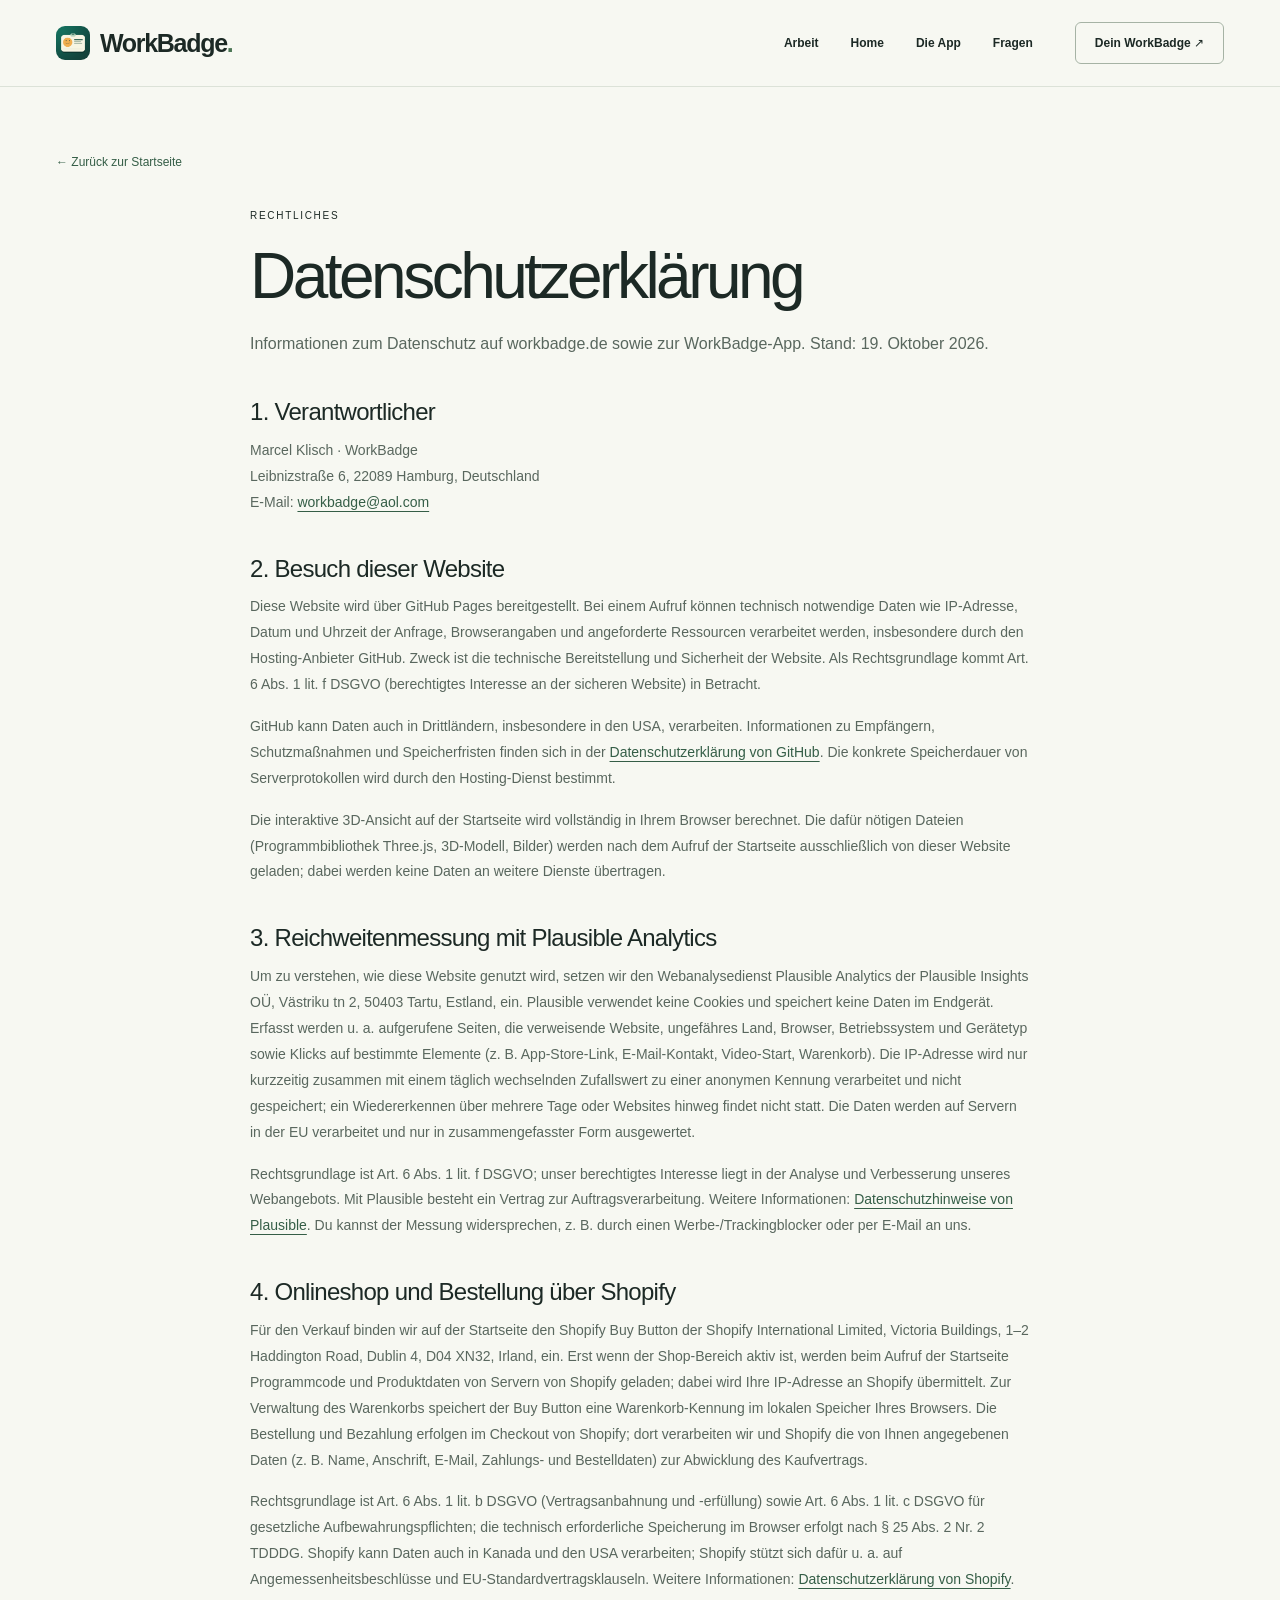
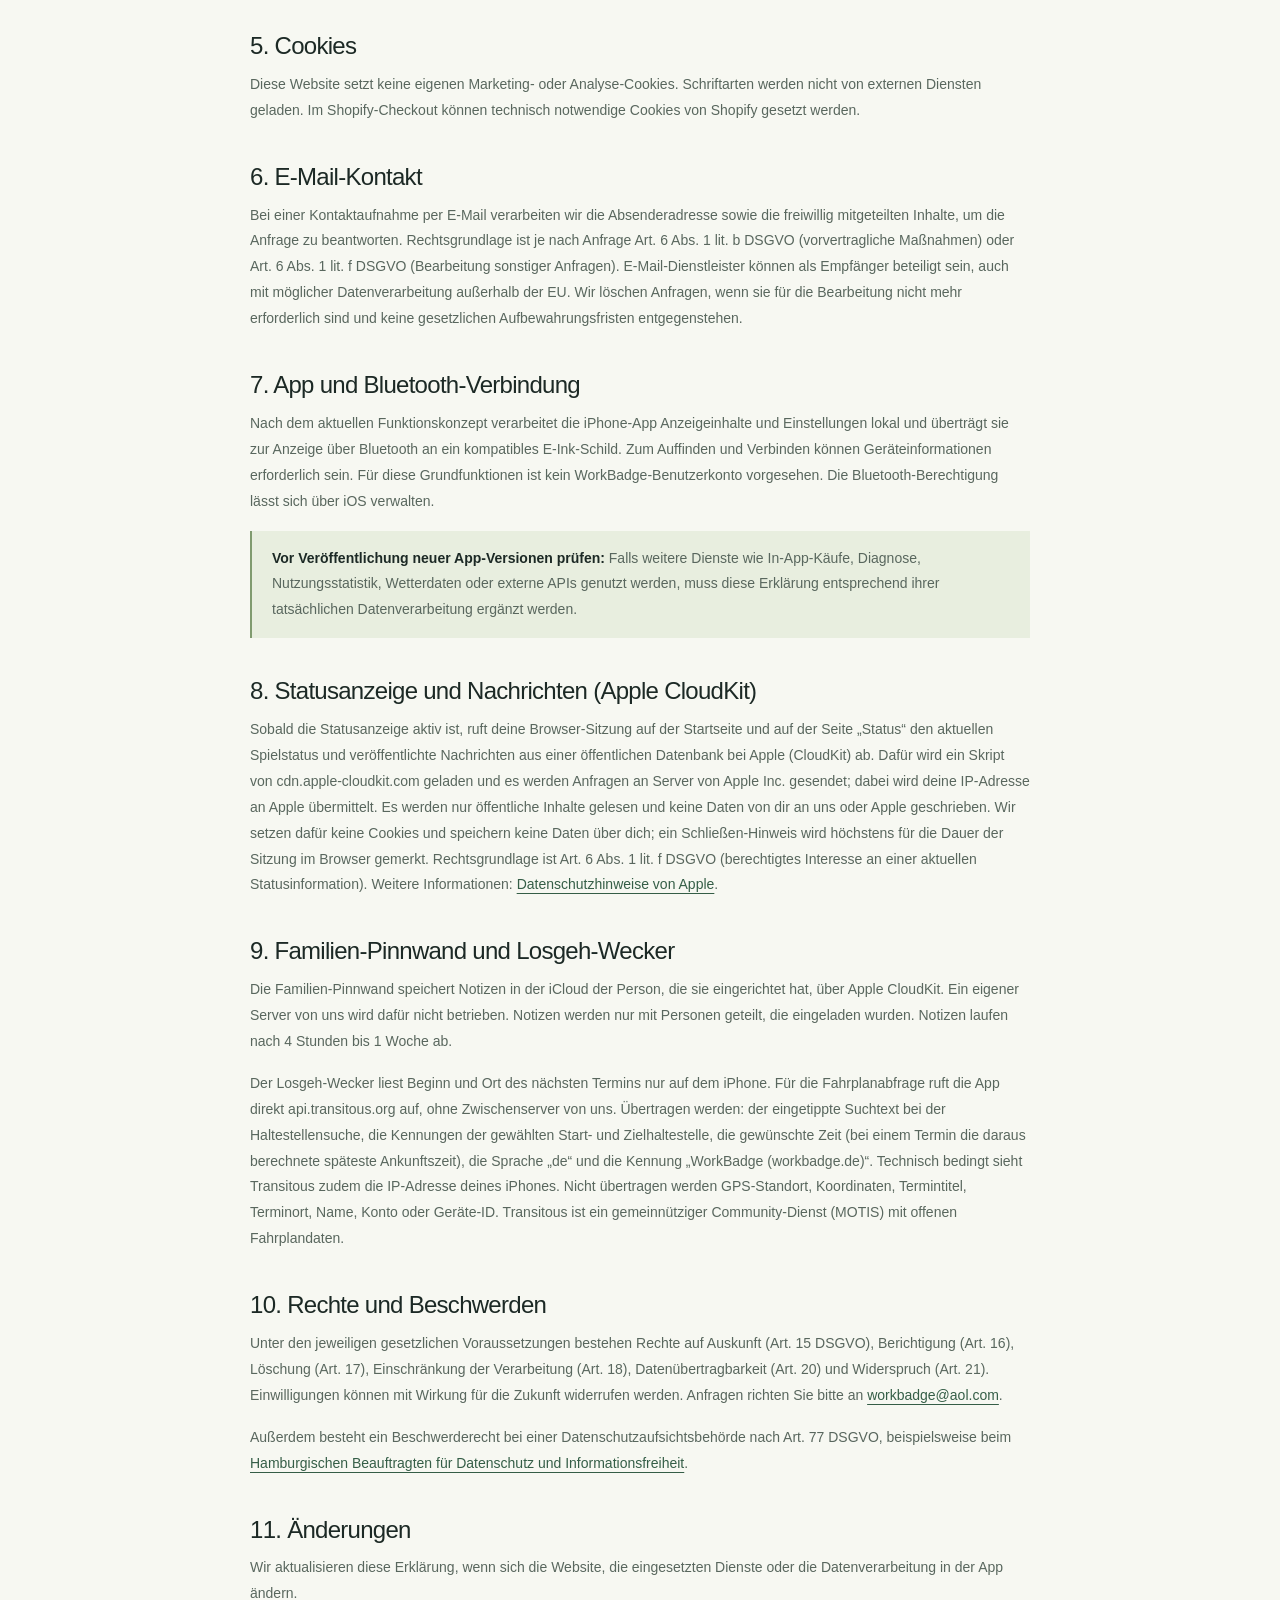
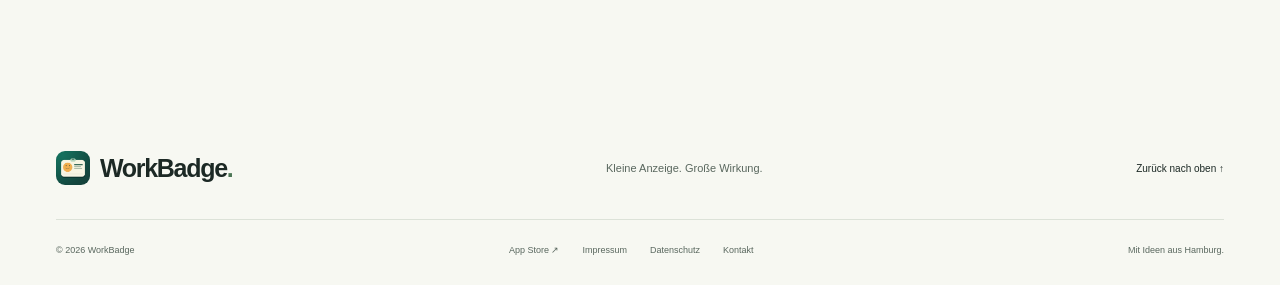
==== commit 5b95402f: "Startseite: Work und Home als zwei getrennte Welten, Abschnitt 'Erst die App' aufgelöst Co-Authored-" ====
--- a/datenschutz/index.html
+++ b/datenschutz/index.html
@@ -18,7 +18,7 @@
 </head>
 <body>
 <a class="skip" href="#main">Zum Inhalt springen</a>
-<header class="site-header"><div class="shell header-row"><a class="brand" href="/" aria-label="WorkBadge – Startseite"><img src="/assets/app-icon.png" width="34" height="34" alt=""><span>WorkBadge<span class="brand-dot">.</span></span></a><button class="menu-toggle" type="button" aria-controls="main-nav" aria-expanded="false" aria-label="Menü öffnen"><span></span><span></span></button><nav class="head-nav" id="main-nav" aria-label="Hauptnavigation"><a href="/#einsatz">Einsatz</a><a href="/home/">Home</a><a href="/#app">Die App</a><a href="/#fragen">Fragen</a><a class="nav-cta" href="/#kaufen">Dein WorkBadge ↗</a></nav></div></header>
+<header class="site-header"><div class="shell header-row"><a class="brand" href="/" aria-label="WorkBadge – Startseite"><img src="/assets/app-icon.png" width="34" height="34" alt=""><span>WorkBadge<span class="brand-dot">.</span></span></a><button class="menu-toggle" type="button" aria-controls="main-nav" aria-expanded="false" aria-label="Menü öffnen"><span></span><span></span></button><nav class="head-nav" id="main-nav" aria-label="Hauptnavigation"><a href="/#arbeit">Arbeit</a><a href="/home/">Home</a><a href="/#app">Die App</a><a href="/#fragen">Fragen</a><a class="nav-cta" href="/#kaufen">Dein WorkBadge ↗</a></nav></div></header>
 
 <main id="main" class="legal shell"><a href="/" class="back">← Zurück zur Startseite</a><div class="legal-content">
 <span class="mini-label">RECHTLICHES</span><h1>Datenschutzerklärung</h1><p class="intro">Informationen zum Datenschutz auf workbadge.de sowie zur WorkBadge-App. Stand: 19. Oktober 2026.</p>
